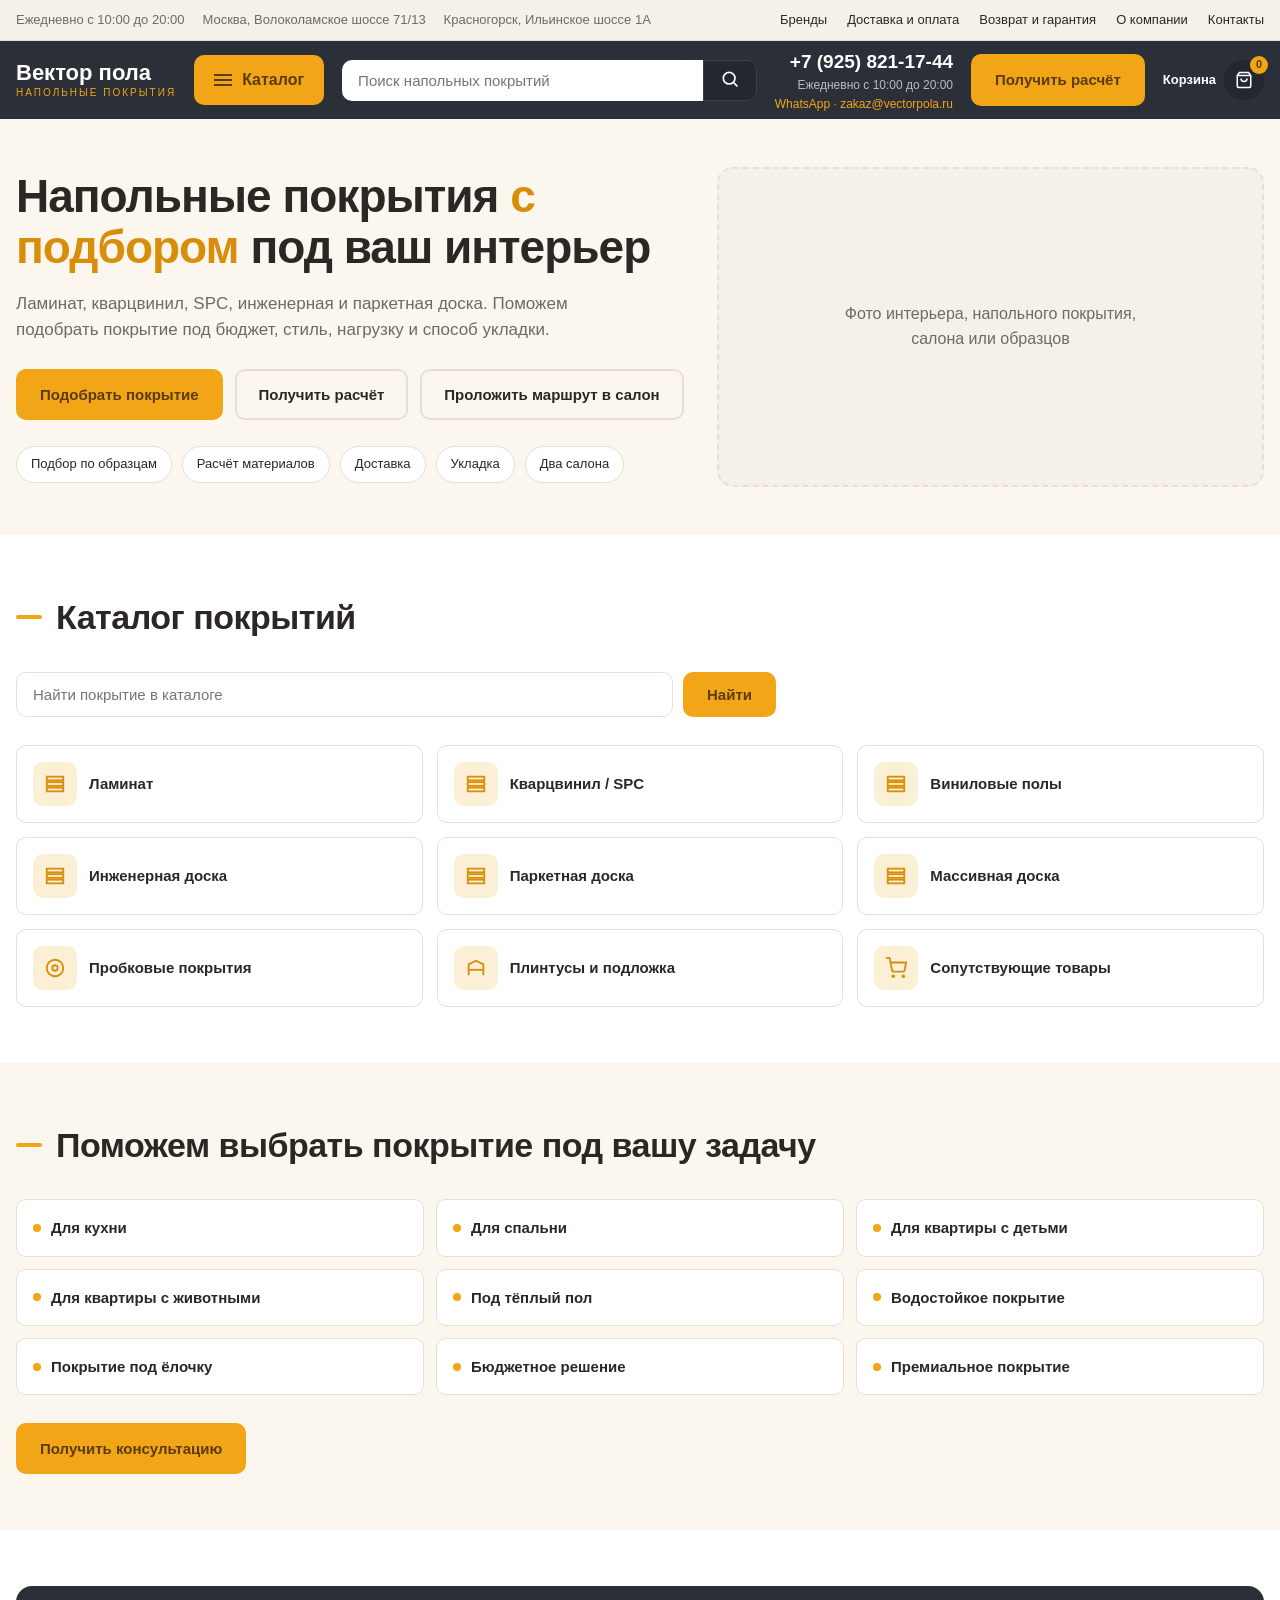
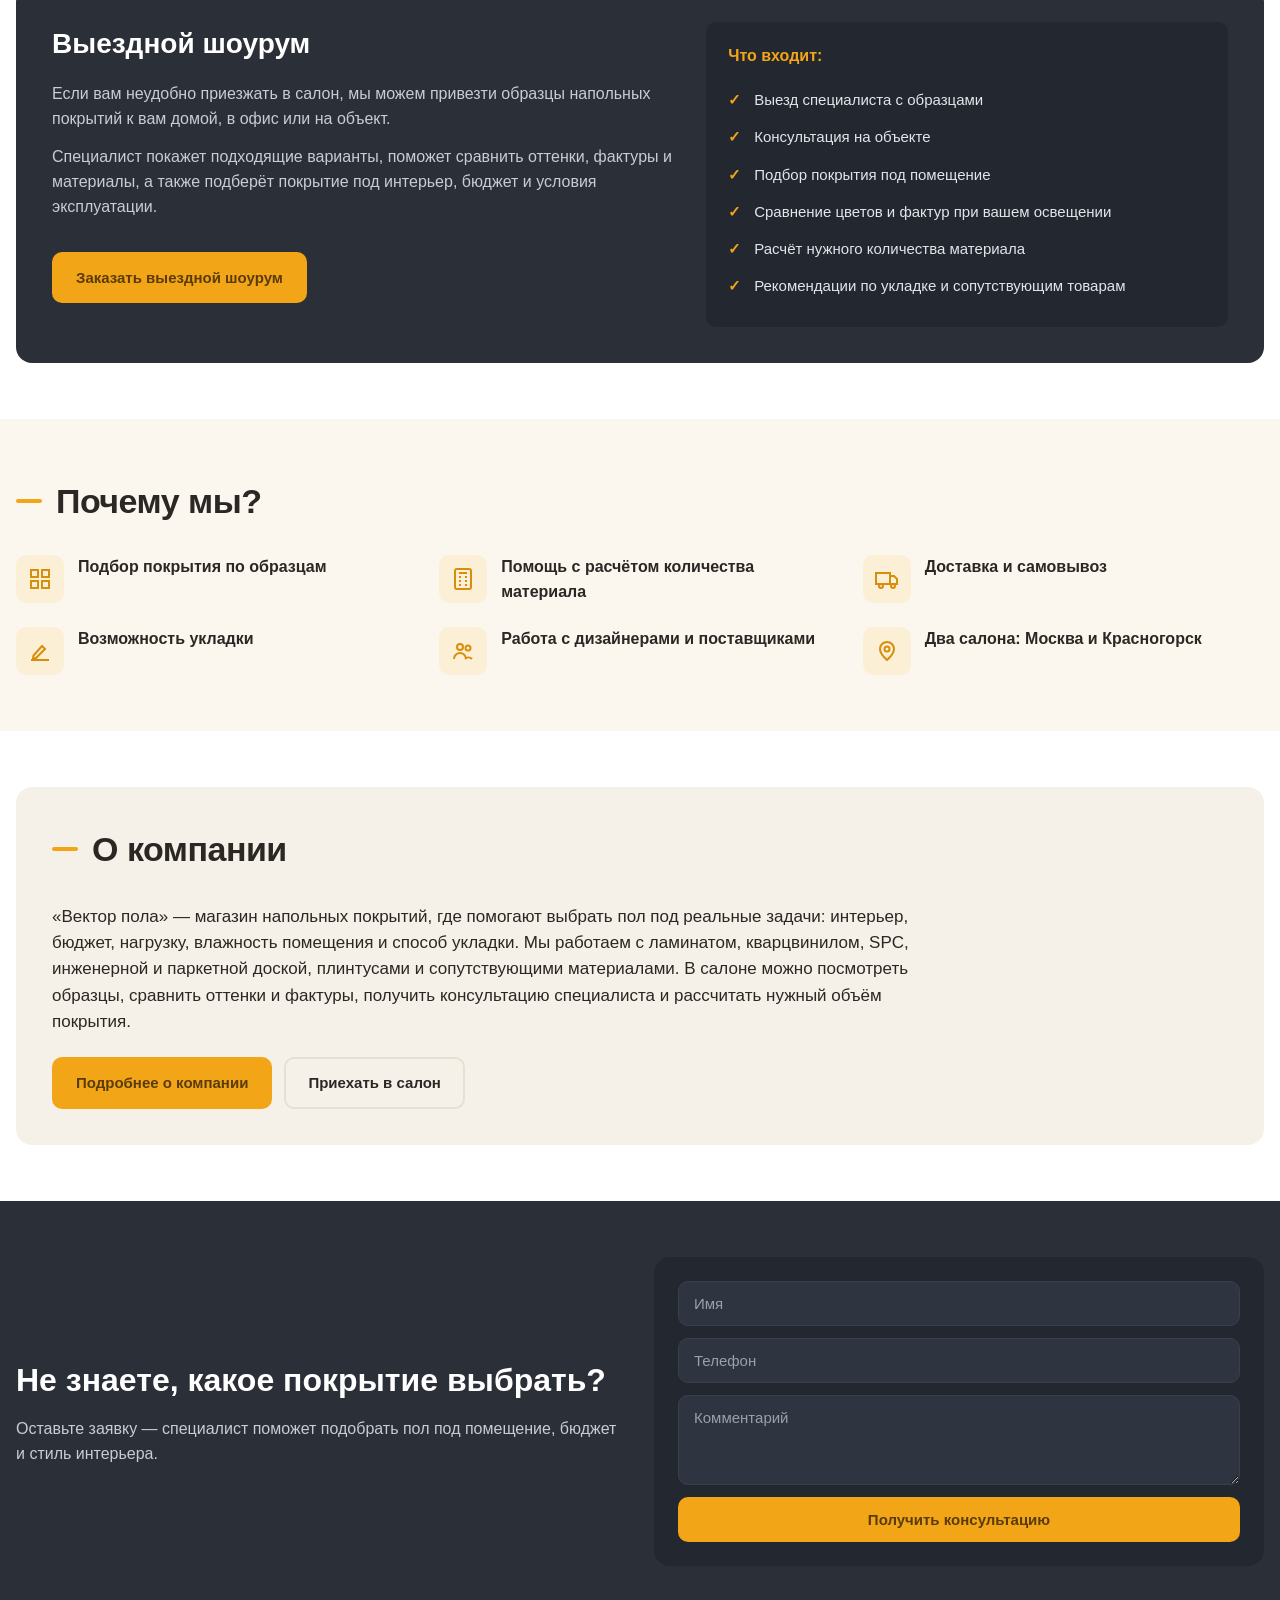
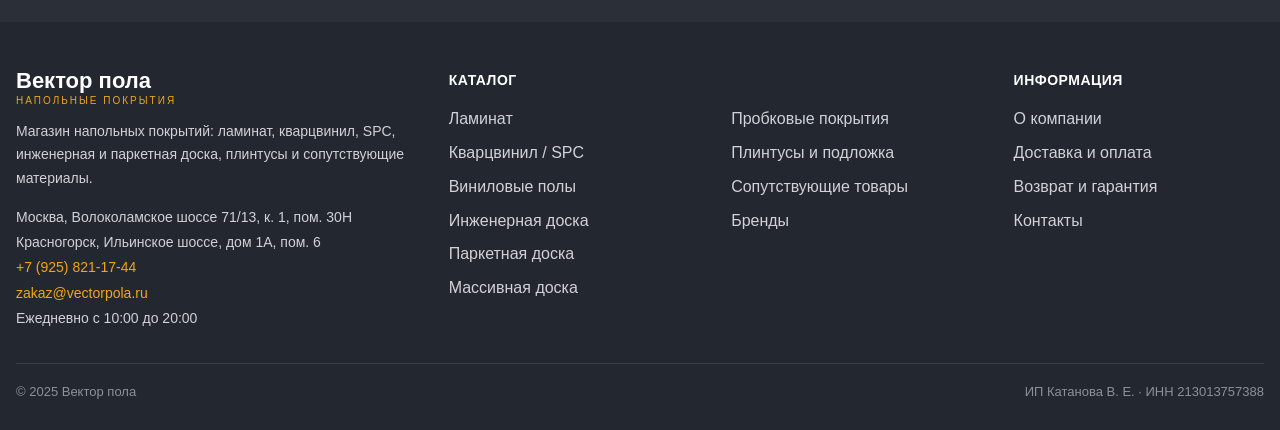
==== index.html @ 62629b62 "first commit" ====
<!DOCTYPE html>
<html lang="ru">
<head>
	<meta charset="UTF-8">
	<meta name="viewport" content="width=device-width, initial-scale=1.0">
	<title>Вектор пола — напольные покрытия с подбором под ваш интерьер</title>

	<style>
	/* ===== Глобальные переменные (меняются в одном месте) ===== */
	:root {
		/* Палитра «Медовый янтарь» */
		--accent: #F2A516;
		--accent-dark: #D98E0B;
		--accent-soft: #FBEFD6;
		--on-accent: #5A3B0A;

		/* Тёмная база (шапка/футер) */
		--dark: #2B2F38;
		--dark-2: #232730;
		--dark-line: #3A3F4A;

		/* Текст и фоны */
		--ink: #2A2724;
		--muted: #6E6A62;
		--line: #E7DFD2;
		--bg: #FFFFFF;
		--bg-soft: #FBF7EF;
		--bg-cream: #F6F1E8;

		/* Геометрия */
		--radius: 10px;
		--radius-lg: 16px;
		--maxw: 1280px;
		--ff: -apple-system, "Segoe UI", Roboto, "Helvetica Neue", Arial, sans-serif;
	}

	/* ===== База ===== */
	* { margin: 0; padding: 0; box-sizing: border-box; }
	html { scroll-behavior: smooth; }
	body {
		font-family: var(--ff);
		color: var(--ink);
		background: var(--bg);
		line-height: 1.55;
		font-size: 16px;
	}
	a { color: inherit; text-decoration: none; }
	img { max-width: 100%; display: block; }
	ul { list-style: none; }

	.container { width: 100%; max-width: var(--maxw); margin: 0 auto; padding: 0 16px; }

	/* ===== Кнопки ===== */
	.btn {
		display: inline-flex; align-items: center; justify-content: center; gap: 8px;
		padding: 12px 22px; border-radius: var(--radius);
		font-weight: 600; font-size: 15px; cursor: pointer;
		border: 2px solid transparent; transition: .18s ease; white-space: nowrap;
	}
	.btn--accent { background: var(--accent); color: var(--on-accent); }
	.btn--accent:hover { background: var(--accent-dark); }
	.btn--outline { background: transparent; color: var(--ink); border-color: var(--line); }
	.btn--outline:hover { border-color: var(--accent); color: var(--accent-dark); }
	.btn--ghost-light { background: transparent; color: #fff; border-color: rgba(255,255,255,.35); }
	.btn--ghost-light:hover { border-color: var(--accent); color: var(--accent); }

	/* ===== Заголовки секций (фирменное тире-акцент) ===== */
	.section { padding: 56px 0; }
	.section--soft { background: var(--bg-soft); }
	.section-head { margin-bottom: 28px; }
	.section-head h2 {
		font-size: clamp(24px, 3vw, 34px); font-weight: 800; letter-spacing: -.5px;
		display: inline-flex; align-items: center; gap: 14px;
	}
	.section-head h2::before {
		content: ""; width: 26px; height: 4px; background: var(--accent); border-radius: 2px;
	}
	.section-head.center { text-align: center; }
	.section-head.center h2 { justify-content: center; }
	.section-head .lead { color: var(--muted); margin-top: 10px; max-width: 720px; }
	.section-head.center .lead { margin-left: auto; margin-right: auto; }

	/* ===== Верхняя строка шапки ===== */
	.topbar { background: var(--bg-cream); border-bottom: 1px solid var(--line); font-size: 13px; }
	.topbar .container { display: flex; align-items: center; justify-content: space-between; min-height: 40px; gap: 16px; flex-wrap: wrap; }
	.topbar .addr { color: var(--muted); display: flex; gap: 18px; flex-wrap: wrap; }
	.topbar nav ul { display: flex; gap: 20px; flex-wrap: wrap; }
	.topbar nav a { color: var(--ink); }
	.topbar nav a:hover { color: var(--accent-dark); }

	/* ===== Основной ряд шапки ===== */
	.header { background: var(--dark); color: #fff; position: sticky; top: 0; z-index: 40; }
	.header .container { display: flex; align-items: center; gap: 18px; min-height: 78px; }

	.logo { display: flex; flex-direction: column; line-height: 1; flex-shrink: 0; }
	.logo b { font-size: 22px; font-weight: 800; color: #fff; }
	.logo span { font-size: 10px; letter-spacing: 2px; text-transform: uppercase; color: var(--accent); margin-top: 4px; }

	.catalog-btn {
		display: inline-flex; align-items: center; gap: 10px;
		background: var(--accent); color: var(--on-accent);
		padding: 13px 20px; border-radius: var(--radius); font-weight: 700; flex-shrink: 0; cursor: pointer;
	}
	.catalog-btn:hover { background: var(--accent-dark); }
	.burger { display: inline-flex; flex-direction: column; gap: 3px; }
	.burger i { width: 18px; height: 2px; background: currentColor; display: block; }

	.search { flex: 1; display: flex; min-width: 0; }
	.search input {
		flex: 1; min-width: 0; border: none; padding: 12px 16px; font-size: 15px;
		border-radius: var(--radius) 0 0 var(--radius); outline: none; background: #fff; color: var(--ink);
	}
	.search button {
		background: var(--dark-2); border: 1px solid var(--dark-line); color: #fff;
		padding: 0 16px; border-radius: 0 var(--radius) var(--radius) 0; cursor: pointer;
	}

	.contacts { text-align: right; flex-shrink: 0; }
	.contacts .phone { font-size: 19px; font-weight: 800; color: #fff; white-space: nowrap; }
	.contacts .hours { font-size: 12px; color: #b9bcc4; }
	.contacts .wa { font-size: 12px; color: var(--accent); }

	.header-cta { flex-shrink: 0; }

	.cart { display: flex; align-items: center; gap: 8px; flex-shrink: 0; font-weight: 700; font-size: 13px; }
	.cart .ico {
		width: 40px; height: 40px; border-radius: 50%; background: var(--dark-2);
		display: flex; align-items: center; justify-content: center; position: relative;
	}
	.cart .count {
		position: absolute; top: -4px; right: -4px; background: var(--accent); color: var(--on-accent);
		width: 18px; height: 18px; border-radius: 50%; font-size: 11px; display: flex; align-items: center; justify-content: center;
	}

	/* ===== Первый экран (hero) ===== */
	.hero { background: var(--bg-soft); padding: 48px 0; }
	.hero .grid { display: grid; grid-template-columns: 1fr; gap: 32px; align-items: center; }
	.hero h1 { font-size: clamp(28px, 4vw, 46px); font-weight: 800; letter-spacing: -1px; line-height: 1.1; }
	.hero h1 .accent { color: var(--accent-dark); }
	.hero .sub { color: var(--muted); font-size: 17px; margin: 18px 0 26px; max-width: 560px; }
	.hero .actions { display: flex; flex-wrap: wrap; gap: 12px; }
	.hero .perks { display: flex; flex-wrap: wrap; gap: 10px; margin-top: 26px; }
	.hero .perks span {
		background: #fff; border: 1px solid var(--line); border-radius: 40px;
		padding: 7px 14px; font-size: 13px; color: var(--ink);
	}
	/* Плейсхолдер визуала (фото подставим позже) */
	.hero .visual {
		background: var(--bg-cream); border: 2px dashed var(--line); border-radius: var(--radius-lg);
		min-height: 320px; display: flex; align-items: center; justify-content: center;
		color: var(--muted); text-align: center; padding: 24px;
	}

	/* ===== Поиск по каталогу + плитки категорий ===== */
	.cat-search { display: flex; gap: 10px; margin-bottom: 28px; max-width: 760px; }
	.cat-search input { flex: 1; padding: 13px 16px; border: 1px solid var(--line); border-radius: var(--radius); font-size: 15px; outline: none; }
	.cat-search input:focus { border-color: var(--accent); }

	.cat-grid { display: grid; grid-template-columns: repeat(2, 1fr); gap: 14px; }
	.cat-tile {
		display: flex; align-items: center; gap: 12px; padding: 16px;
		background: #fff; border: 1px solid var(--line); border-radius: var(--radius); transition: .18s;
	}
	.cat-tile:hover { border-color: var(--accent); transform: translateY(-2px); }
	.cat-tile .ic {
		width: 44px; height: 44px; border-radius: var(--radius); background: var(--accent-soft);
		display: flex; align-items: center; justify-content: center; flex-shrink: 0; color: var(--accent-dark);
	}
	.cat-tile b { font-weight: 600; font-size: 15px; }

	/* ===== Подбор покрытия (сценарии) ===== */
	.scenarios { display: grid; grid-template-columns: repeat(2, 1fr); gap: 12px; margin-bottom: 28px; }
	.scenario {
		padding: 16px; background: #fff; border: 1px solid var(--line); border-radius: var(--radius);
		font-weight: 600; font-size: 15px; transition: .18s; cursor: pointer; display: flex; align-items: center; gap: 10px;
	}
	.scenario:hover { background: var(--accent-soft); border-color: var(--accent); }
	.scenario::before { content: ""; width: 8px; height: 8px; border-radius: 50%; background: var(--accent); flex-shrink: 0; }

	/* ===== Выездной шоурум ===== */
	.showroom { background: var(--dark); color: #fff; border-radius: var(--radius-lg); padding: 36px; }
	.showroom .grid { display: grid; grid-template-columns: 1fr; gap: 28px; }
	.showroom h2 { font-size: 28px; font-weight: 800; margin-bottom: 16px; }
	.showroom p { color: #c9ccd2; margin-bottom: 14px; }
	.showroom .incl { background: var(--dark-2); border-radius: var(--radius); padding: 22px; }
	.showroom .incl b { display: block; margin-bottom: 12px; color: var(--accent); }
	.showroom .incl li { padding: 7px 0 7px 26px; position: relative; color: #e3e5e9; font-size: 15px; }
	.showroom .incl li::before { content: "✓"; position: absolute; left: 0; color: var(--accent); font-weight: 700; }
	.showroom .btn { margin-top: 18px; }

	/* ===== Почему мы ===== */
	.features { display: grid; grid-template-columns: repeat(1, 1fr); gap: 22px; }
	.feature { display: flex; gap: 14px; align-items: flex-start; }
	.feature .ic {
		width: 48px; height: 48px; border-radius: var(--radius); background: var(--accent-soft);
		display: flex; align-items: center; justify-content: center; flex-shrink: 0; color: var(--accent-dark);
	}
	.feature p { font-weight: 600; }

	/* ===== О компании ===== */
	.about .box { background: var(--bg-cream); border-radius: var(--radius-lg); padding: 36px; }
	.about p { color: var(--ink); font-size: 17px; max-width: 880px; }
	.about .actions { display: flex; flex-wrap: wrap; gap: 12px; margin-top: 22px; }

	/* ===== Финальный CTA с формой ===== */
	.final { background: var(--dark); color: #fff; }
	.final .grid { display: grid; grid-template-columns: 1fr; gap: 28px; align-items: center; }
	.final h2 { font-size: clamp(24px, 3vw, 32px); font-weight: 800; }
	.final p { color: #c9ccd2; margin-top: 12px; }
	.final form { display: grid; gap: 12px; background: var(--dark-2); padding: 24px; border-radius: var(--radius-lg); }
	.final input, .final textarea {
		width: 100%; padding: 13px 15px; border: 1px solid var(--dark-line); border-radius: var(--radius);
		background: #2f3540; color: #fff; font-size: 15px; outline: none; font-family: inherit;
	}
	.final input::placeholder, .final textarea::placeholder { color: #9aa0aa; }
	.final input:focus, .final textarea:focus { border-color: var(--accent); }
	.final textarea { resize: vertical; min-height: 90px; }

	/* ===== Футер ===== */
	.footer { background: var(--dark-2); color: #cfd2d8; padding: 48px 0 28px; }
	.footer .cols { display: grid; grid-template-columns: 1fr; gap: 32px; }
	.footer h4 { color: #fff; font-size: 14px; letter-spacing: .5px; text-transform: uppercase; margin-bottom: 16px; }
	.footer .desc { font-size: 14px; line-height: 1.7; }
	.footer .logo b { color: #fff; }
	.footer ul li { margin-bottom: 9px; }
	.footer ul a:hover { color: var(--accent); }
	.footer .contact-line { margin-top: 14px; font-size: 14px; line-height: 1.8; }
	.footer .contact-line a { color: var(--accent); }
	.footer .bottom {
		border-top: 1px solid var(--dark-line); margin-top: 32px; padding-top: 18px;
		font-size: 13px; color: #8b9099; display: flex; justify-content: space-between; flex-wrap: wrap; gap: 10px;
	}

	/* ===== Кнопка «наверх» ===== */
	.to-top {
		position: fixed; left: 20px; bottom: 20px; width: 48px; height: 48px; border-radius: 50%;
		background: var(--accent); color: var(--on-accent); border: none; cursor: pointer;
		display: none; align-items: center; justify-content: center; z-index: 50; font-size: 20px;
	}
	.to-top.show { display: flex; }
	.to-top:hover { background: var(--accent-dark); }

	/* ===== Адаптив: планшет ===== */
	@media (min-width: 768px) {
		.cat-grid { grid-template-columns: repeat(3, 1fr); }
		.scenarios { grid-template-columns: repeat(3, 1fr); }
		.features { grid-template-columns: repeat(2, 1fr); }
		.showroom .grid { grid-template-columns: 1.2fr 1fr; }
		.about .actions { margin-top: 22px; }
		.final .grid { grid-template-columns: 1fr 1fr; }
		.footer .cols { grid-template-columns: 1.4fr 1fr 1fr; }
	}

	/* ===== Адаптив: десктоп ===== */
	@media (min-width: 1024px) {
		.hero .grid { grid-template-columns: 1.1fr .9fr; }
		.cat-grid { grid-template-columns: repeat(3, 1fr); }
		.features { grid-template-columns: repeat(3, 1fr); }
		.footer .cols { grid-template-columns: 1.6fr 1fr 1fr 1fr; }
	}

	/* ===== Адаптив: прячем тяжёлые элементы шапки на мобиле ===== */
	@media (max-width: 1100px) {
		.header-cta { display: none; }
	}
	@media (max-width: 900px) {
		.search { order: 5; flex-basis: 100%; }
		.header .container { flex-wrap: wrap; padding-top: 12px; padding-bottom: 12px; }
		.contacts .hours, .contacts .wa { display: none; }
	}
	@media (max-width: 640px) {
		.catalog-btn span { display: none; }
		.cart span:not(.count) { display: none; }
		.contacts .phone { font-size: 16px; }
	}
	</style>
</head>
<body>

	<!-- ============ ШАПКА: верхняя строка ============ -->
	<div class="topbar">
		<div class="container">
			<div class="addr">
				<span>Ежедневно с 10:00 до 20:00</span>
				<span>Москва, Волоколамское шоссе 71/13</span>
				<span>Красногорск, Ильинское шоссе 1А</span>
			</div>
			<nav id="topnav">
				<ul>
					<li><a href="#">Бренды</a></li>
					<li><a href="#">Доставка и оплата</a></li>
					<li><a href="#">Возврат и гарантия</a></li>
					<li><a href="#">О компании</a></li>
					<li><a href="#">Контакты</a></li>
				</ul>
			</nav>
		</div>
	</div>

	<!-- ============ ШАПКА: основной ряд ============ -->
	<header class="header">
		<div class="container">
			<!-- Логотип (временно текст, лого подставим позже) -->
			<a href="/" class="logo">
				<b>Вектор пола</b>
				<span>напольные покрытия</span>
			</a>

			<!-- Кнопка каталога -->
			<a href="#catalog" class="catalog-btn">
				<span class="burger"><i></i><i></i><i></i></span>
				<span>Каталог</span>
			</a>

			<!-- Поиск по сайту -->
			<form class="search" onsubmit="return false">
				<input type="text" placeholder="Поиск напольных покрытий">
				<button type="button" aria-label="Найти">
					<svg width="20" height="20" viewBox="0 0 24 24" fill="none" stroke="currentColor" stroke-width="2"><circle cx="11" cy="11" r="7"/><path d="M21 21l-4.3-4.3"/></svg>
				</button>
			</form>

			<!-- Контакты -->
			<div class="contacts">
				<div class="phone">+7 (925) 821-17-44</div>
				<div class="hours">Ежедневно с 10:00 до 20:00</div>
				<div class="wa">WhatsApp · zakaz@vectorpola.ru</div>
			</div>

			<!-- Кнопка расчёта -->
			<a href="#final" class="btn btn--accent header-cta">Получить расчёт</a>

			<!-- Корзина -->
			<a href="#" class="cart">
				<span>Корзина</span>
				<span class="ico">
					<svg width="18" height="18" viewBox="0 0 24 24" fill="none" stroke="#fff" stroke-width="2"><path d="M6 2L3 6v14a2 2 0 002 2h14a2 2 0 002-2V6l-3-4z"/><path d="M3 6h18"/><path d="M16 10a4 4 0 01-8 0"/></svg>
					<span class="count">0</span>
				</span>
			</a>
		</div>
	</header>

	<!-- ============ ПЕРВЫЙ ЭКРАН ============ -->
	<section class="hero">
		<div class="container grid">
			<div>
				<h1>Напольные покрытия <span class="accent">с подбором</span> под ваш интерьер</h1>
				<p class="sub">Ламинат, кварцвинил, SPC, инженерная и паркетная доска. Поможем подобрать покрытие под бюджет, стиль, нагрузку и способ укладки.</p>
				<div class="actions">
					<a href="#picker" class="btn btn--accent">Подобрать покрытие</a>
					<a href="#final" class="btn btn--outline">Получить расчёт</a>
					<a href="#" class="btn btn--outline">Проложить маршрут в салон</a>
				</div>
				<!-- Преимущества первого экрана -->
				<div class="perks">
					<span>Подбор по образцам</span>
					<span>Расчёт материалов</span>
					<span>Доставка</span>
					<span>Укладка</span>
					<span>Два салона</span>
				</div>
			</div>
			<!-- Плейсхолдер под фото интерьера / образцов -->
			<div class="visual">Фото интерьера, напольного покрытия,<br>салона или образцов</div>
		</div>
	</section>

	<!-- ============ КАТЕГОРИИ КАТАЛОГА ============ -->
	<section class="section" id="catalog">
		<div class="container">
			<div class="section-head"><h2>Каталог покрытий</h2></div>

			<!-- Поиск по каталогу -->
			<form class="cat-search" onsubmit="return false">
				<input type="text" placeholder="Найти покрытие в каталоге">
				<button type="button" class="btn btn--accent">Найти</button>
			</form>

			<!-- Плитки категорий -->
			<div class="cat-grid">
				<a href="#" class="cat-tile"><span class="ic"><svg width="22" height="22" viewBox="0 0 24 24" fill="none" stroke="currentColor" stroke-width="2"><rect x="3" y="4" width="18" height="4"/><rect x="3" y="10" width="18" height="4"/><rect x="3" y="16" width="18" height="4"/></svg></span><b>Ламинат</b></a>
				<a href="#" class="cat-tile"><span class="ic"><svg width="22" height="22" viewBox="0 0 24 24" fill="none" stroke="currentColor" stroke-width="2"><rect x="3" y="4" width="18" height="4"/><rect x="3" y="10" width="18" height="4"/><rect x="3" y="16" width="18" height="4"/></svg></span><b>Кварцвинил / SPC</b></a>
				<a href="#" class="cat-tile"><span class="ic"><svg width="22" height="22" viewBox="0 0 24 24" fill="none" stroke="currentColor" stroke-width="2"><rect x="3" y="4" width="18" height="4"/><rect x="3" y="10" width="18" height="4"/><rect x="3" y="16" width="18" height="4"/></svg></span><b>Виниловые полы</b></a>
				<a href="#" class="cat-tile"><span class="ic"><svg width="22" height="22" viewBox="0 0 24 24" fill="none" stroke="currentColor" stroke-width="2"><rect x="3" y="4" width="18" height="4"/><rect x="3" y="10" width="18" height="4"/><rect x="3" y="16" width="18" height="4"/></svg></span><b>Инженерная доска</b></a>
				<a href="#" class="cat-tile"><span class="ic"><svg width="22" height="22" viewBox="0 0 24 24" fill="none" stroke="currentColor" stroke-width="2"><rect x="3" y="4" width="18" height="4"/><rect x="3" y="10" width="18" height="4"/><rect x="3" y="16" width="18" height="4"/></svg></span><b>Паркетная доска</b></a>
				<a href="#" class="cat-tile"><span class="ic"><svg width="22" height="22" viewBox="0 0 24 24" fill="none" stroke="currentColor" stroke-width="2"><rect x="3" y="4" width="18" height="4"/><rect x="3" y="10" width="18" height="4"/><rect x="3" y="16" width="18" height="4"/></svg></span><b>Массивная доска</b></a>
				<a href="#" class="cat-tile"><span class="ic"><svg width="22" height="22" viewBox="0 0 24 24" fill="none" stroke="currentColor" stroke-width="2"><circle cx="12" cy="12" r="9"/><circle cx="12" cy="12" r="3"/></svg></span><b>Пробковые покрытия</b></a>
				<a href="#" class="cat-tile"><span class="ic"><svg width="22" height="22" viewBox="0 0 24 24" fill="none" stroke="currentColor" stroke-width="2"><path d="M4 20V8l8-4 8 4v12"/><path d="M4 14h16"/></svg></span><b>Плинтусы и подложка</b></a>
				<a href="#" class="cat-tile"><span class="ic"><svg width="22" height="22" viewBox="0 0 24 24" fill="none" stroke="currentColor" stroke-width="2"><circle cx="9" cy="21" r="1"/><circle cx="20" cy="21" r="1"/><path d="M1 1h4l2.7 13.4a2 2 0 002 1.6h9.7a2 2 0 002-1.6L23 6H6"/></svg></span><b>Сопутствующие товары</b></a>
			</div>
		</div>
	</section>

	<!-- ============ ПОДБОР ПОКРЫТИЯ (сценарии) ============ -->
	<section class="section section--soft" id="picker">
		<div class="container">
			<div class="section-head"><h2>Поможем выбрать покрытие под вашу задачу</h2></div>

			<!-- Быстрые сценарии выбора -->
			<div class="scenarios">
				<div class="scenario">Для кухни</div>
				<div class="scenario">Для спальни</div>
				<div class="scenario">Для квартиры с детьми</div>
				<div class="scenario">Для квартиры с животными</div>
				<div class="scenario">Под тёплый пол</div>
				<div class="scenario">Водостойкое покрытие</div>
				<div class="scenario">Покрытие под ёлочку</div>
				<div class="scenario">Бюджетное решение</div>
				<div class="scenario">Премиальное покрытие</div>
			</div>

			<a href="#final" class="btn btn--accent">Получить консультацию</a>
		</div>
	</section>

	<!-- ============ ВЫЕЗДНОЙ ШОУРУМ ============ -->
	<section class="section">
		<div class="container">
			<div class="showroom">
				<div class="grid">
					<div>
						<h2>Выездной шоурум</h2>
						<p>Если вам неудобно приезжать в салон, мы можем привезти образцы напольных покрытий к вам домой, в офис или на объект.</p>
						<p>Специалист покажет подходящие варианты, поможет сравнить оттенки, фактуры и материалы, а также подберёт покрытие под интерьер, бюджет и условия эксплуатации.</p>
						<a href="#final" class="btn btn--accent">Заказать выездной шоурум</a>
					</div>
					<!-- Что входит -->
					<div class="incl">
						<b>Что входит:</b>
						<ul>
							<li>Выезд специалиста с образцами</li>
							<li>Консультация на объекте</li>
							<li>Подбор покрытия под помещение</li>
							<li>Сравнение цветов и фактур при вашем освещении</li>
							<li>Расчёт нужного количества материала</li>
							<li>Рекомендации по укладке и сопутствующим товарам</li>
						</ul>
					</div>
				</div>
			</div>
		</div>
	</section>

	<!-- ============ ПОЧЕМУ МЫ ============ -->
	<section class="section section--soft">
		<div class="container">
			<div class="section-head"><h2>Почему мы?</h2></div>
			<div class="features">
				<div class="feature">
					<span class="ic"><svg width="24" height="24" viewBox="0 0 24 24" fill="none" stroke="currentColor" stroke-width="2"><rect x="3" y="3" width="7" height="7"/><rect x="14" y="3" width="7" height="7"/><rect x="3" y="14" width="7" height="7"/><rect x="14" y="14" width="7" height="7"/></svg></span>
					<p>Подбор покрытия по образцам</p>
				</div>
				<div class="feature">
					<span class="ic"><svg width="24" height="24" viewBox="0 0 24 24" fill="none" stroke="currentColor" stroke-width="2"><rect x="4" y="2" width="16" height="20" rx="2"/><path d="M8 6h8M8 10h2M14 10h2M8 14h2M14 14h2M8 18h2M14 18h2"/></svg></span>
					<p>Помощь с расчётом количества материала</p>
				</div>
				<div class="feature">
					<span class="ic"><svg width="24" height="24" viewBox="0 0 24 24" fill="none" stroke="currentColor" stroke-width="2"><rect x="1" y="6" width="14" height="11"/><path d="M15 9h4l3 3v5h-7"/><circle cx="6" cy="19" r="2"/><circle cx="18" cy="19" r="2"/></svg></span>
					<p>Доставка и самовывоз</p>
				</div>
				<div class="feature">
					<span class="ic"><svg width="24" height="24" viewBox="0 0 24 24" fill="none" stroke="currentColor" stroke-width="2"><path d="M14 7l3 3-9 9-3 .5.5-3z"/><path d="M3 21h18"/></svg></span>
					<p>Возможность укладки</p>
				</div>
				<div class="feature">
					<span class="ic"><svg width="24" height="24" viewBox="0 0 24 24" fill="none" stroke="currentColor" stroke-width="2"><circle cx="9" cy="8" r="3"/><circle cx="17" cy="9" r="2.5"/><path d="M3 20a6 6 0 0112 0M14 20a5 5 0 017 0"/></svg></span>
					<p>Работа с дизайнерами и поставщиками</p>
				</div>
				<div class="feature">
					<span class="ic"><svg width="24" height="24" viewBox="0 0 24 24" fill="none" stroke="currentColor" stroke-width="2"><path d="M12 21s-7-6.3-7-11a7 7 0 0114 0c0 4.7-7 11-7 11z"/><circle cx="12" cy="10" r="2.5"/></svg></span>
					<p>Два салона: Москва и Красногорск</p>
				</div>
			</div>
		</div>
	</section>

	<!-- ============ О КОМПАНИИ ============ -->
	<section class="section about">
		<div class="container">
			<div class="box">
				<div class="section-head"><h2>О компании</h2></div>
				<p>«Вектор пола» — магазин напольных покрытий, где помогают выбрать пол под реальные задачи: интерьер, бюджет, нагрузку, влажность помещения и способ укладки. Мы работаем с ламинатом, кварцвинилом, SPC, инженерной и паркетной доской, плинтусами и сопутствующими материалами. В салоне можно посмотреть образцы, сравнить оттенки и фактуры, получить консультацию специалиста и рассчитать нужный объём покрытия.</p>
				<div class="actions">
					<a href="#" class="btn btn--accent">Подробнее о компании</a>
					<a href="#" class="btn btn--outline">Приехать в салон</a>
				</div>
			</div>
		</div>
	</section>

	<!-- ============ ФИНАЛЬНЫЙ CTA + ФОРМА ============ -->
	<section class="section final" id="final">
		<div class="container grid">
			<div>
				<h2>Не знаете, какое покрытие выбрать?</h2>
				<p>Оставьте заявку — специалист поможет подобрать пол под помещение, бюджет и стиль интерьера.</p>
			</div>
			<!-- Форма (без обработки, бэкенд позже) -->
			<form onsubmit="return false">
				<input type="text" placeholder="Имя">
				<input type="tel" placeholder="Телефон">
				<textarea placeholder="Комментарий"></textarea>
				<button type="button" class="btn btn--accent">Получить консультацию</button>
			</form>
		</div>
	</section>

	<!-- ============ ФУТЕР ============ -->
	<footer class="footer">
		<div class="container">
			<div class="cols">
				<!-- Колонка 1: о магазине + контакты -->
				<div>
					<a href="/" class="logo"><b>Вектор пола</b><span>напольные покрытия</span></a>
					<p class="desc" style="margin-top:14px">Магазин напольных покрытий: ламинат, кварцвинил, SPC, инженерная и паркетная доска, плинтусы и сопутствующие материалы.</p>
					<div class="contact-line">
						Москва, Волоколамское шоссе 71/13, к. 1, пом. 30Н<br>
						Красногорск, Ильинское шоссе, дом 1А, пом. 6<br>
						<a href="tel:+79258211744">+7 (925) 821-17-44</a><br>
						<a href="mailto:zakaz@vectorpola.ru">zakaz@vectorpola.ru</a><br>
						Ежедневно с 10:00 до 20:00
					</div>
				</div>
				<!-- Колонка 2: каталог -->
				<div>
					<h4>Каталог</h4>
					<ul>
						<li><a href="#">Ламинат</a></li>
						<li><a href="#">Кварцвинил / SPC</a></li>
						<li><a href="#">Виниловые полы</a></li>
						<li><a href="#">Инженерная доска</a></li>
						<li><a href="#">Паркетная доска</a></li>
						<li><a href="#">Массивная доска</a></li>
					</ul>
				</div>
				<!-- Колонка 3: каталог (продолжение) -->
				<div>
					<h4>&nbsp;</h4>
					<ul>
						<li><a href="#">Пробковые покрытия</a></li>
						<li><a href="#">Плинтусы и подложка</a></li>
						<li><a href="#">Сопутствующие товары</a></li>
						<li><a href="#">Бренды</a></li>
					</ul>
				</div>
				<!-- Колонка 4: информация -->
				<div>
					<h4>Информация</h4>
					<ul>
						<li><a href="#">О компании</a></li>
						<li><a href="#">Доставка и оплата</a></li>
						<li><a href="#">Возврат и гарантия</a></li>
						<li><a href="#">Контакты</a></li>
					</ul>
				</div>
			</div>
			<div class="bottom">
				<span>© 2025 Вектор пола</span>
				<span>ИП Катанова В. Е. · ИНН 213013757388</span>
			</div>
		</div>
	</footer>

	<!-- Кнопка «наверх» -->
	<button class="to-top" id="toTop" aria-label="Наверх">↑</button>

	<script>
	/* Кнопка «наверх»: показ при прокрутке + плавный скролл */
	const toTop = document.getElementById('toTop');
	window.addEventListener('scroll', () => {
		toTop.classList.toggle('show', window.scrollY > 400);
	});
	toTop.addEventListener('click', () => window.scrollTo({ top: 0, behavior: 'smooth' }));
	</script>

</body>
</html>
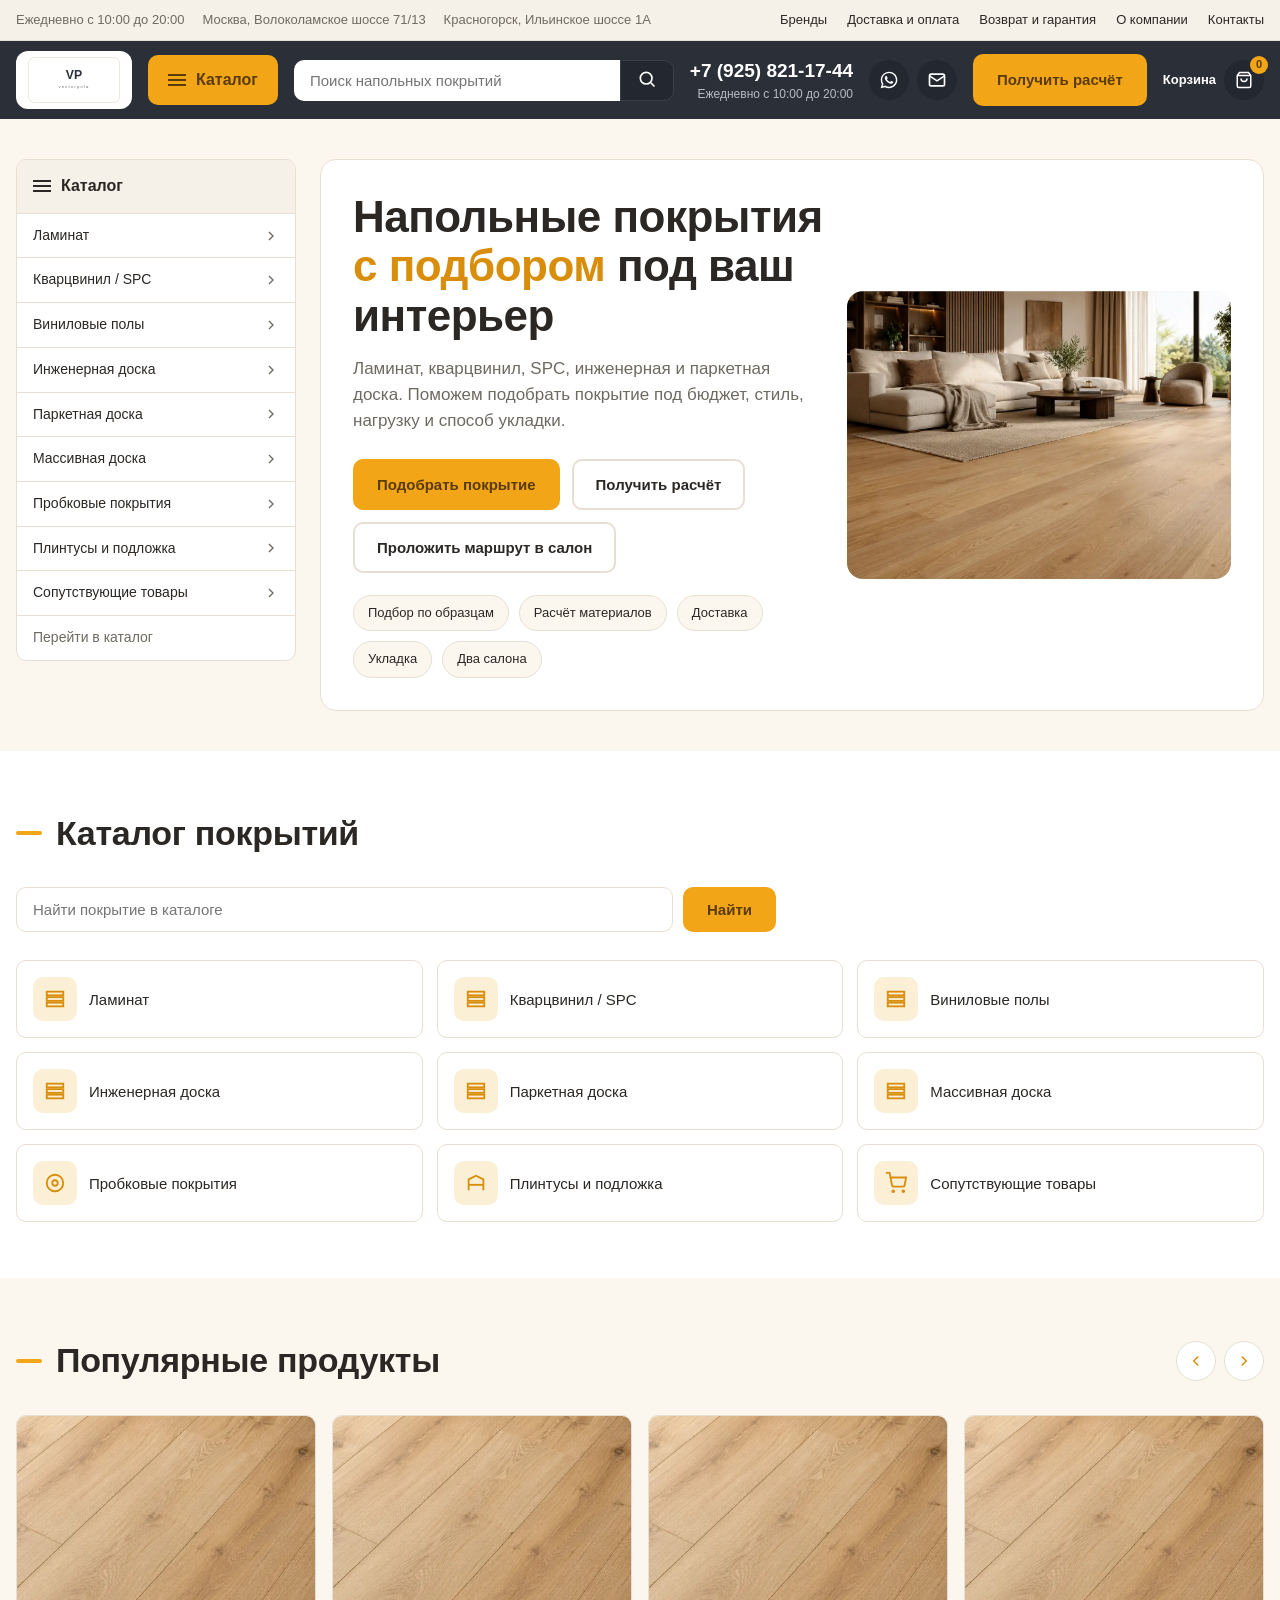
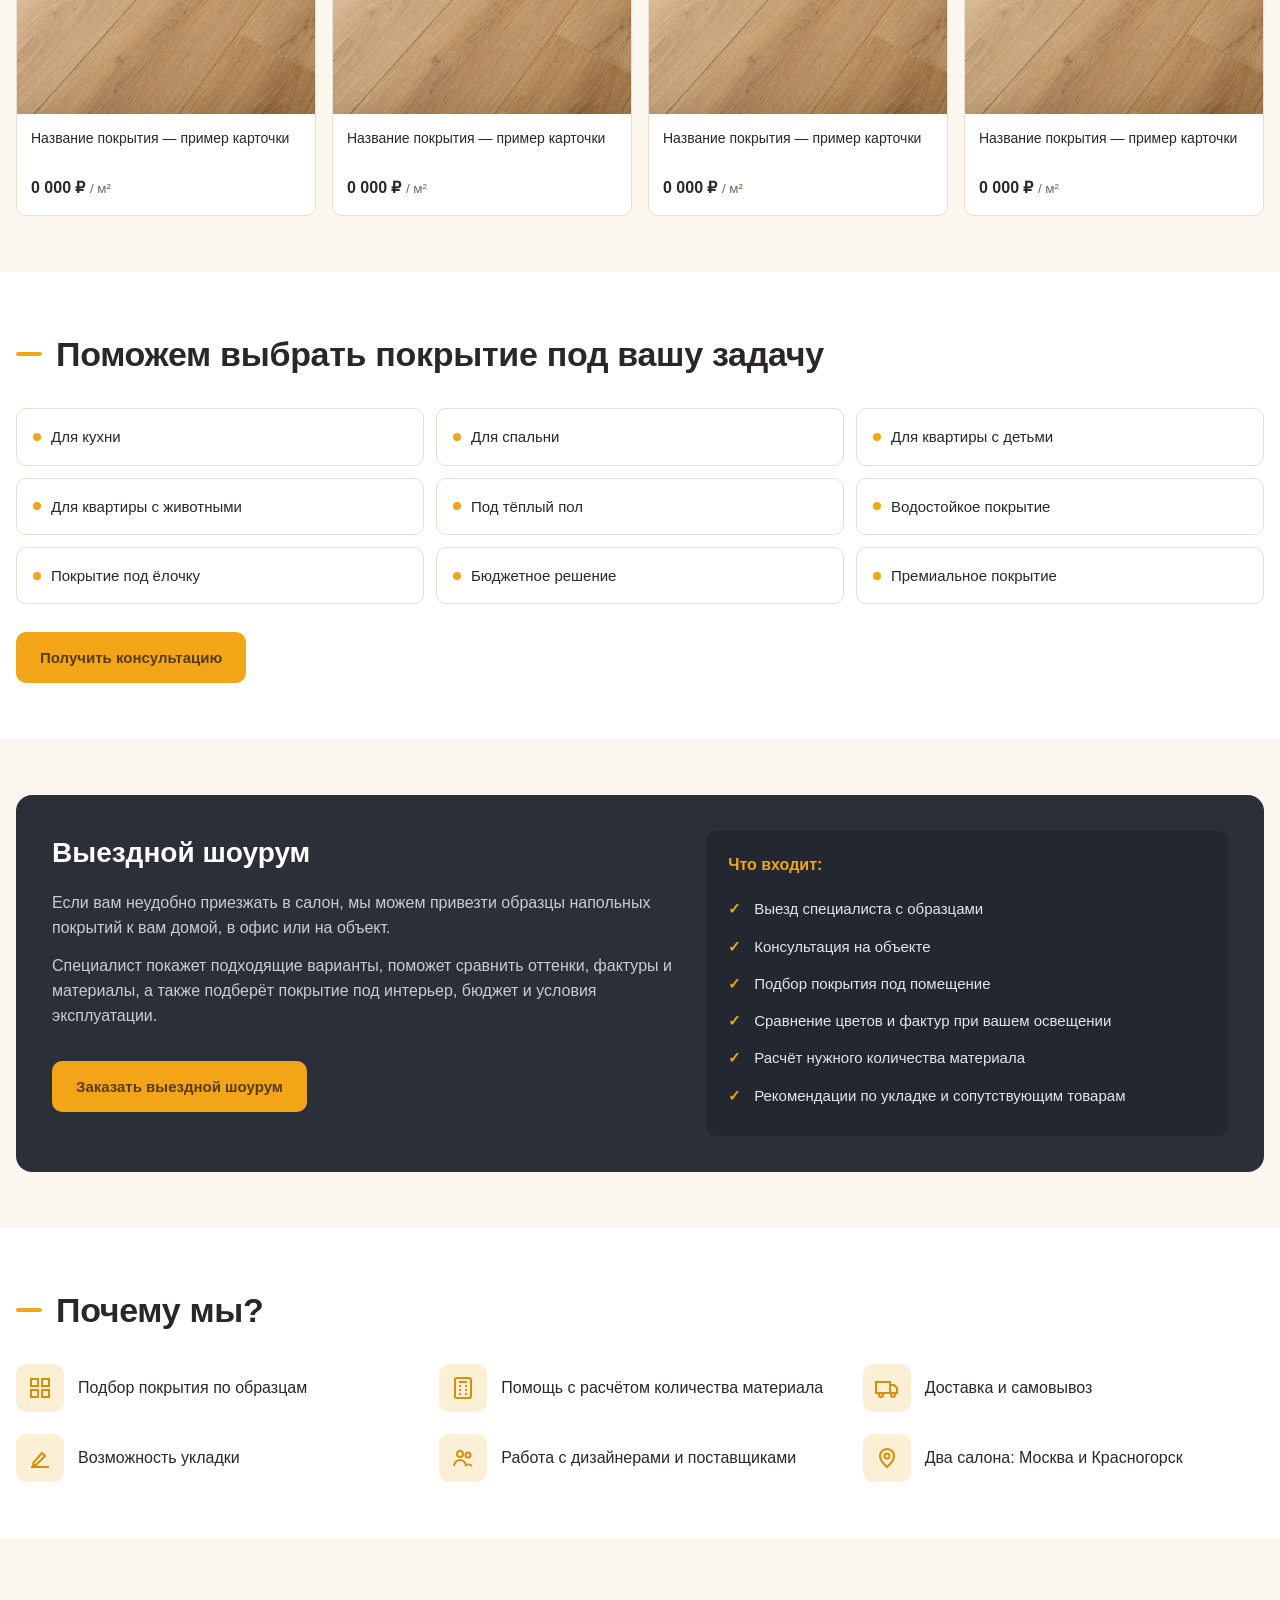
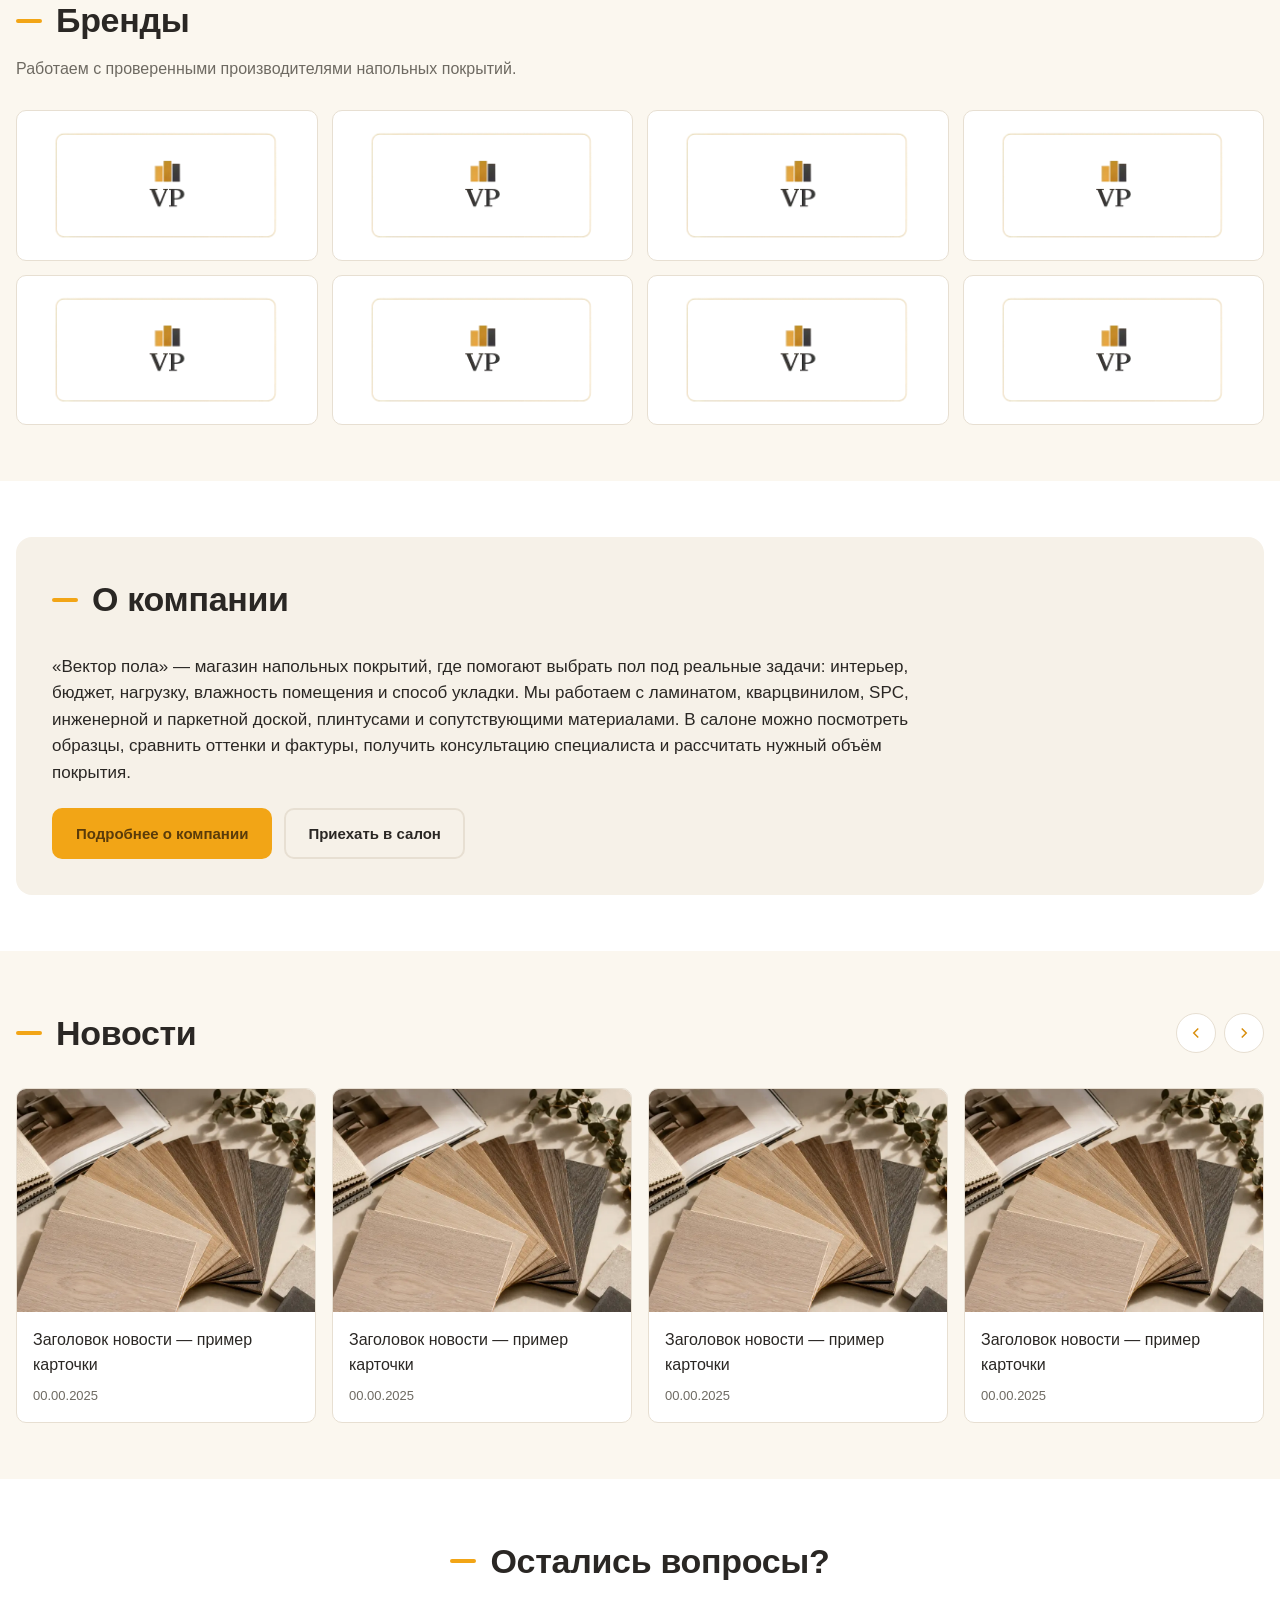
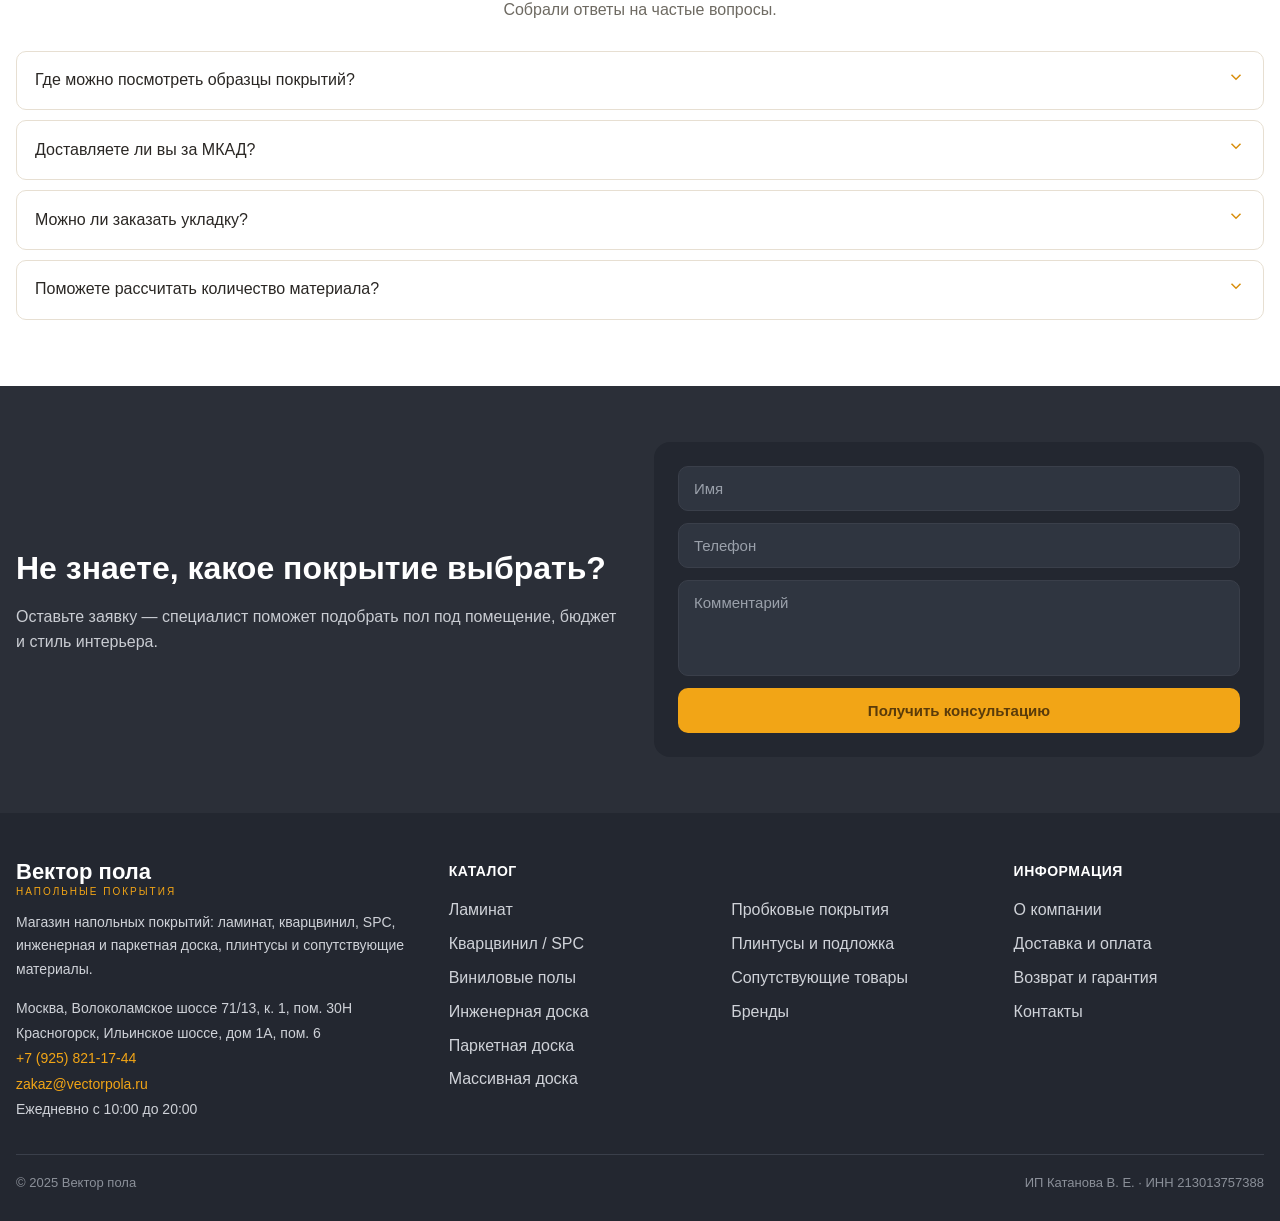
==== commit c15582ab: "main page v1" ====
--- a/index.html
+++ b/index.html
@@ -26,6 +26,15 @@
 		--bg: #FFFFFF;
 		--bg-soft: #FBF7EF;
 		--bg-cream: #F6F1E8;
+
+		/* Толщина шрифтов (preset «ближе к донору») */
+		--fw-body: 400;
+		--fw-medium: 500;
+		--fw-semibold: 600;
+		--fw-bold: 700;
+		--fw-h1: 700;
+		--fw-h2: 600;
+		--fw-btn: 600;
 
 		/* Геометрия */
 		--radius: 10px;
@@ -43,6 +52,7 @@
 		background: var(--bg);
 		line-height: 1.55;
 		font-size: 16px;
+		font-weight: var(--fw-body);
 	}
 	a { color: inherit; text-decoration: none; }
 	img { max-width: 100%; display: block; }
@@ -54,22 +64,20 @@
 	.btn {
 		display: inline-flex; align-items: center; justify-content: center; gap: 8px;
 		padding: 12px 22px; border-radius: var(--radius);
-		font-weight: 600; font-size: 15px; cursor: pointer;
+		font-weight: var(--fw-btn); font-size: 15px; cursor: pointer;
 		border: 2px solid transparent; transition: .18s ease; white-space: nowrap;
 	}
 	.btn--accent { background: var(--accent); color: var(--on-accent); }
 	.btn--accent:hover { background: var(--accent-dark); }
 	.btn--outline { background: transparent; color: var(--ink); border-color: var(--line); }
 	.btn--outline:hover { border-color: var(--accent); color: var(--accent-dark); }
-	.btn--ghost-light { background: transparent; color: #fff; border-color: rgba(255,255,255,.35); }
-	.btn--ghost-light:hover { border-color: var(--accent); color: var(--accent); }
 
 	/* ===== Заголовки секций (фирменное тире-акцент) ===== */
 	.section { padding: 56px 0; }
 	.section--soft { background: var(--bg-soft); }
 	.section-head { margin-bottom: 28px; }
 	.section-head h2 {
-		font-size: clamp(24px, 3vw, 34px); font-weight: 800; letter-spacing: -.5px;
+		font-size: clamp(24px, 3vw, 34px); font-weight: var(--fw-h2); letter-spacing: -.3px;
 		display: inline-flex; align-items: center; gap: 14px;
 	}
 	.section-head h2::before {
@@ -90,16 +98,19 @@
 
 	/* ===== Основной ряд шапки ===== */
 	.header { background: var(--dark); color: #fff; position: sticky; top: 0; z-index: 40; }
-	.header .container { display: flex; align-items: center; gap: 18px; min-height: 78px; }
+	.header .container { display: flex; align-items: center; gap: 16px; min-height: 78px; }
 
 	.logo { display: flex; flex-direction: column; line-height: 1; flex-shrink: 0; }
-	.logo b { font-size: 22px; font-weight: 800; color: #fff; }
+	.logo b { font-size: 22px; font-weight: var(--fw-bold); color: #fff; }
 	.logo span { font-size: 10px; letter-spacing: 2px; text-transform: uppercase; color: var(--accent); margin-top: 4px; }
+	/* Бейдж-логотип (тёмный SVG на белой подложке) */
+	.logo--badge { flex-direction: row; align-items: center; background: #fff; border-radius: 12px; padding: 6px 12px; }
+	.logo--badge svg { height: 46px; width: auto; display: block; }
 
 	.catalog-btn {
 		display: inline-flex; align-items: center; gap: 10px;
 		background: var(--accent); color: var(--on-accent);
-		padding: 13px 20px; border-radius: var(--radius); font-weight: 700; flex-shrink: 0; cursor: pointer;
+		padding: 13px 20px; border-radius: var(--radius); font-weight: var(--fw-bold); flex-shrink: 0; cursor: pointer;
 	}
 	.catalog-btn:hover { background: var(--accent-dark); }
 	.burger { display: inline-flex; flex-direction: column; gap: 3px; }
@@ -116,13 +127,21 @@
 	}
 
 	.contacts { text-align: right; flex-shrink: 0; }
-	.contacts .phone { font-size: 19px; font-weight: 800; color: #fff; white-space: nowrap; }
+	.contacts .phone { font-size: 19px; font-weight: var(--fw-bold); color: #fff; white-space: nowrap; display: block; }
+	.contacts .phone:hover { color: var(--accent); }
 	.contacts .hours { font-size: 12px; color: #b9bcc4; }
-	.contacts .wa { font-size: 12px; color: var(--accent); }
+
+	/* Иконки-ссылки WhatsApp / e-mail */
+	.hicons { display: flex; gap: 8px; flex-shrink: 0; }
+	.hicon {
+		width: 40px; height: 40px; border-radius: 50%; background: var(--dark-2);
+		display: flex; align-items: center; justify-content: center; color: #fff;
+	}
+	.hicon:hover { color: var(--accent); }
 
 	.header-cta { flex-shrink: 0; }
 
-	.cart { display: flex; align-items: center; gap: 8px; flex-shrink: 0; font-weight: 700; font-size: 13px; }
+	.cart { display: flex; align-items: center; gap: 8px; flex-shrink: 0; font-weight: var(--fw-bold); font-size: 13px; }
 	.cart .ico {
 		width: 40px; height: 40px; border-radius: 50%; background: var(--dark-2);
 		display: flex; align-items: center; justify-content: center; position: relative;
@@ -133,23 +152,34 @@
 	}
 
 	/* ===== Первый экран (hero) ===== */
-	.hero { background: var(--bg-soft); padding: 48px 0; }
-	.hero .grid { display: grid; grid-template-columns: 1fr; gap: 32px; align-items: center; }
-	.hero h1 { font-size: clamp(28px, 4vw, 46px); font-weight: 800; letter-spacing: -1px; line-height: 1.1; }
-	.hero h1 .accent { color: var(--accent-dark); }
-	.hero .sub { color: var(--muted); font-size: 17px; margin: 18px 0 26px; max-width: 560px; }
-	.hero .actions { display: flex; flex-wrap: wrap; gap: 12px; }
-	.hero .perks { display: flex; flex-wrap: wrap; gap: 10px; margin-top: 26px; }
-	.hero .perks span {
-		background: #fff; border: 1px solid var(--line); border-radius: 40px;
+	.hero { background: var(--bg-soft); padding: 40px 0; }
+	.hero-layout { display: grid; grid-template-columns: 1fr; gap: 24px; }
+
+	/* Каталог слева (только десктоп) */
+	.hero-catalog { display: none; background: #fff; border: 1px solid var(--line); border-radius: var(--radius); overflow: hidden; align-self: start; }
+	.hc-head { background: var(--bg-cream); padding: 14px 16px; font-weight: var(--fw-bold); display: flex; align-items: center; gap: 10px; }
+	.hero-catalog li a {
+		display: flex; align-items: center; justify-content: space-between; gap: 8px;
+		padding: 11px 16px; border-top: 1px solid var(--line); font-size: 14px; color: var(--ink);
+	}
+	.hero-catalog li a:hover { background: var(--accent-soft); color: var(--accent-dark); }
+	.hero-catalog li a svg { color: var(--muted); }
+	.hero-catalog .more a { color: var(--muted); }
+
+	/* Промо-баннер справа */
+	.hero-promo { background: #fff; border: 1px solid var(--line); border-radius: var(--radius-lg); padding: 32px; display: grid; grid-template-columns: 1fr; gap: 24px; align-items: center; }
+	.hero-promo h1 { font-size: clamp(28px, 4vw, 44px); font-weight: var(--fw-h1); letter-spacing: -.5px; line-height: 1.12; }
+	.hero-promo h1 .accent { color: var(--accent-dark); }
+	.hero-promo .sub { color: var(--muted); font-size: 17px; margin: 16px 0 24px; max-width: 520px; }
+	.hero-promo .actions { display: flex; flex-wrap: wrap; gap: 12px; }
+	.hero-promo .perks { display: flex; flex-wrap: wrap; gap: 10px; margin-top: 22px; }
+	.hero-promo .perks span {
+		background: var(--bg-soft); border: 1px solid var(--line); border-radius: 40px;
 		padding: 7px 14px; font-size: 13px; color: var(--ink);
 	}
-	/* Плейсхолдер визуала (фото подставим позже) */
-	.hero .visual {
-		background: var(--bg-cream); border: 2px dashed var(--line); border-radius: var(--radius-lg);
-		min-height: 320px; display: flex; align-items: center; justify-content: center;
-		color: var(--muted); text-align: center; padding: 24px;
-	}
+	/* Фото на первом экране: 4:3 */
+	.hp-visual { aspect-ratio: 4 / 3; background: var(--bg-cream); border-radius: var(--radius-lg); overflow: hidden; }
+	.hp-visual img { width: 100%; height: 100%; object-fit: cover; display: block; }
 
 	/* ===== Поиск по каталогу + плитки категорий ===== */
 	.cat-search { display: flex; gap: 10px; margin-bottom: 28px; max-width: 760px; }
@@ -166,13 +196,34 @@
 		width: 44px; height: 44px; border-radius: var(--radius); background: var(--accent-soft);
 		display: flex; align-items: center; justify-content: center; flex-shrink: 0; color: var(--accent-dark);
 	}
-	.cat-tile b { font-weight: 600; font-size: 15px; }
+	.cat-tile b { font-weight: var(--fw-medium); font-size: 15px; }
+
+	/* ===== Карусель-заголовок (стрелки) ===== */
+	.head-row { display: flex; align-items: center; justify-content: space-between; gap: 16px; margin-bottom: 28px; }
+	.head-row .section-head { margin-bottom: 0; }
+	.arrows { display: flex; gap: 8px; }
+	.arrows button {
+		width: 40px; height: 40px; border-radius: 50%; border: 1px solid var(--line);
+		background: #fff; color: var(--accent-dark); cursor: pointer; display: flex; align-items: center; justify-content: center;
+	}
+	.arrows button:hover { border-color: var(--accent); }
+
+	/* ===== Популярные продукты ===== */
+	.products { display: grid; grid-template-columns: repeat(2, 1fr); gap: 16px; }
+	.product { background: #fff; border: 1px solid var(--line); border-radius: var(--radius); overflow: hidden; transition: .18s; }
+	.product:hover { border-color: var(--accent); }
+	.product .img { aspect-ratio: 1 / 1; background: var(--bg-cream); overflow: hidden; }
+	.product .img img { width: 100%; height: 100%; object-fit: cover; display: block; }
+	.product .body { padding: 14px; }
+	.product .name { font-weight: var(--fw-medium); font-size: 14px; min-height: 40px; }
+	.product .price { font-weight: var(--fw-bold); margin-top: 8px; font-size: 16px; }
+	.product .price small { font-weight: var(--fw-body); color: var(--muted); }
 
 	/* ===== Подбор покрытия (сценарии) ===== */
 	.scenarios { display: grid; grid-template-columns: repeat(2, 1fr); gap: 12px; margin-bottom: 28px; }
 	.scenario {
 		padding: 16px; background: #fff; border: 1px solid var(--line); border-radius: var(--radius);
-		font-weight: 600; font-size: 15px; transition: .18s; cursor: pointer; display: flex; align-items: center; gap: 10px;
+		font-weight: var(--fw-medium); font-size: 15px; transition: .18s; cursor: pointer; display: flex; align-items: center; gap: 10px;
 	}
 	.scenario:hover { background: var(--accent-soft); border-color: var(--accent); }
 	.scenario::before { content: ""; width: 8px; height: 8px; border-radius: 50%; background: var(--accent); flex-shrink: 0; }
@@ -180,32 +231,61 @@
 	/* ===== Выездной шоурум ===== */
 	.showroom { background: var(--dark); color: #fff; border-radius: var(--radius-lg); padding: 36px; }
 	.showroom .grid { display: grid; grid-template-columns: 1fr; gap: 28px; }
-	.showroom h2 { font-size: 28px; font-weight: 800; margin-bottom: 16px; }
+	.showroom h2 { font-size: 28px; font-weight: var(--fw-h2); margin-bottom: 16px; }
 	.showroom p { color: #c9ccd2; margin-bottom: 14px; }
 	.showroom .incl { background: var(--dark-2); border-radius: var(--radius); padding: 22px; }
-	.showroom .incl b { display: block; margin-bottom: 12px; color: var(--accent); }
+	.showroom .incl b { display: block; margin-bottom: 12px; color: var(--accent); font-weight: var(--fw-semibold); }
 	.showroom .incl li { padding: 7px 0 7px 26px; position: relative; color: #e3e5e9; font-size: 15px; }
 	.showroom .incl li::before { content: "✓"; position: absolute; left: 0; color: var(--accent); font-weight: 700; }
 	.showroom .btn { margin-top: 18px; }
 
 	/* ===== Почему мы ===== */
 	.features { display: grid; grid-template-columns: repeat(1, 1fr); gap: 22px; }
-	.feature { display: flex; gap: 14px; align-items: flex-start; }
+	.feature { display: flex; gap: 14px; align-items: center; }
 	.feature .ic {
 		width: 48px; height: 48px; border-radius: var(--radius); background: var(--accent-soft);
 		display: flex; align-items: center; justify-content: center; flex-shrink: 0; color: var(--accent-dark);
 	}
-	.feature p { font-weight: 600; }
+	.feature p { font-weight: var(--fw-medium); }
+
+	/* ===== Бренды ===== */
+	.brands { display: grid; grid-template-columns: repeat(2, 1fr); gap: 14px; }
+	.brand {
+		aspect-ratio: 2 / 1; background: #fff; border: 1px solid var(--line); border-radius: var(--radius);
+		display: flex; align-items: center; justify-content: center; padding: 14px;
+	}
+	.brand img { max-width: 100%; max-height: 100%; object-fit: contain; display: block; }
 
 	/* ===== О компании ===== */
 	.about .box { background: var(--bg-cream); border-radius: var(--radius-lg); padding: 36px; }
 	.about p { color: var(--ink); font-size: 17px; max-width: 880px; }
 	.about .actions { display: flex; flex-wrap: wrap; gap: 12px; margin-top: 22px; }
 
-	/* ===== Финальный CTA с формой ===== */
+	/* ===== Новости ===== */
+	.news { display: grid; grid-template-columns: repeat(1, 1fr); gap: 16px; }
+	.news-card { background: #fff; border: 1px solid var(--line); border-radius: var(--radius); overflow: hidden; transition: .18s; }
+	.news-card:hover { border-color: var(--accent); }
+	.news-card .img { aspect-ratio: 4 / 3; background: var(--bg-cream); overflow: hidden; }
+	.news-card .img img { width: 100%; height: 100%; object-fit: cover; display: block; }
+	.news-card .body { padding: 16px; }
+	.news-card .title { font-weight: var(--fw-medium); }
+	.news-card .date { color: var(--muted); font-size: 13px; margin-top: 8px; }
+
+	/* ===== FAQ ===== */
+	.faq details { background: #fff; border: 1px solid var(--line); border-radius: var(--radius); margin-bottom: 10px; }
+	.faq summary { padding: 16px 18px; font-weight: var(--fw-medium); cursor: pointer; list-style: none; display: flex; align-items: center; justify-content: space-between; gap: 12px; }
+	.faq summary::-webkit-details-marker { display: none; }
+	.faq summary .chev { transition: .2s; color: var(--accent-dark); }
+	.faq details[open] summary .chev { transform: rotate(180deg); }
+	/* Плавное сворачивание ответа (высота + внутренние отступы во вложенном блоке) */
+	.faq .ans { height: 0; overflow: hidden; transition: height .28s ease; }
+	.faq details[open] .ans { height: auto; }
+	.faq .ans-in { padding: 0 18px 18px; color: var(--muted); }
+
+	/* ===== Финальный CTA + форма ===== */
 	.final { background: var(--dark); color: #fff; }
 	.final .grid { display: grid; grid-template-columns: 1fr; gap: 28px; align-items: center; }
-	.final h2 { font-size: clamp(24px, 3vw, 32px); font-weight: 800; }
+	.final h2 { font-size: clamp(24px, 3vw, 32px); font-weight: var(--fw-h2); }
 	.final p { color: #c9ccd2; margin-top: 12px; }
 	.final form { display: grid; gap: 12px; background: var(--dark-2); padding: 24px; border-radius: var(--radius-lg); }
 	.final input, .final textarea {
@@ -214,12 +294,13 @@
 	}
 	.final input::placeholder, .final textarea::placeholder { color: #9aa0aa; }
 	.final input:focus, .final textarea:focus { border-color: var(--accent); }
-	.final textarea { resize: vertical; min-height: 90px; }
+	/* Поле комментария фиксированное, без растягивания */
+	.final textarea { resize: none; height: 96px; }
 
 	/* ===== Футер ===== */
 	.footer { background: var(--dark-2); color: #cfd2d8; padding: 48px 0 28px; }
 	.footer .cols { display: grid; grid-template-columns: 1fr; gap: 32px; }
-	.footer h4 { color: #fff; font-size: 14px; letter-spacing: .5px; text-transform: uppercase; margin-bottom: 16px; }
+	.footer h4 { color: #fff; font-size: 14px; letter-spacing: .5px; text-transform: uppercase; margin-bottom: 16px; font-weight: var(--fw-semibold); }
 	.footer .desc { font-size: 14px; line-height: 1.7; }
 	.footer .logo b { color: #fff; }
 	.footer ul li { margin-bottom: 9px; }
@@ -243,36 +324,84 @@
 	/* ===== Адаптив: планшет ===== */
 	@media (min-width: 768px) {
 		.cat-grid { grid-template-columns: repeat(3, 1fr); }
+		.products { grid-template-columns: repeat(2, 1fr); }
 		.scenarios { grid-template-columns: repeat(3, 1fr); }
 		.features { grid-template-columns: repeat(2, 1fr); }
+		.brands { grid-template-columns: repeat(3, 1fr); }
+		.news { grid-template-columns: repeat(2, 1fr); }
 		.showroom .grid { grid-template-columns: 1.2fr 1fr; }
-		.about .actions { margin-top: 22px; }
 		.final .grid { grid-template-columns: 1fr 1fr; }
 		.footer .cols { grid-template-columns: 1.4fr 1fr 1fr; }
 	}
 
 	/* ===== Адаптив: десктоп ===== */
 	@media (min-width: 1024px) {
-		.hero .grid { grid-template-columns: 1.1fr .9fr; }
+		.hero-layout { grid-template-columns: 280px 1fr; }
+		.hero-catalog { display: block; }
+		.hero-promo { grid-template-columns: 1.1fr .9fr; }
 		.cat-grid { grid-template-columns: repeat(3, 1fr); }
+		.products { grid-template-columns: repeat(4, 1fr); }
 		.features { grid-template-columns: repeat(3, 1fr); }
+		.brands { grid-template-columns: repeat(4, 1fr); }
+		.news { grid-template-columns: repeat(4, 1fr); }
 		.footer .cols { grid-template-columns: 1.6fr 1fr 1fr 1fr; }
 	}
 
-	/* ===== Адаптив: прячем тяжёлые элементы шапки на мобиле ===== */
+	/* ===== Адаптив: прячем тяжёлые элементы шапки на узких экранах ===== */
 	@media (max-width: 1100px) {
 		.header-cta { display: none; }
 	}
 	@media (max-width: 900px) {
 		.search { order: 5; flex-basis: 100%; }
 		.header .container { flex-wrap: wrap; padding-top: 12px; padding-bottom: 12px; }
-		.contacts .hours, .contacts .wa { display: none; }
+		.contacts .hours { display: none; }
 	}
 	@media (max-width: 640px) {
 		.catalog-btn span { display: none; }
 		.cart span:not(.count) { display: none; }
 		.contacts .phone { font-size: 16px; }
 	}
+
+	/* ===== Бургер и мобильное меню ===== */
+	.mobile-burger { display: none; align-items: center; justify-content: center; background: transparent; border: none; color: #fff; cursor: pointer; padding: 8px; margin-left: auto; }
+
+	.mobile-menu {
+		position: fixed; inset: 0; z-index: 100; background: #fff;
+		display: flex; flex-direction: column; overflow-y: auto;
+		opacity: 0; visibility: hidden; transition: opacity .25s ease, visibility .25s ease;
+	}
+	.mobile-menu.open { opacity: 1; visibility: visible; }
+	/* Шапка меню (тёмная, прилипает сверху) */
+	.mm-head { background: var(--dark); color: #fff; padding: 12px 16px; display: flex; align-items: center; justify-content: space-between; position: sticky; top: 0; }
+	.mm-close { background: transparent; border: none; color: #fff; cursor: pointer; padding: 8px; }
+	.mm-body { padding: 20px 18px 48px; display: flex; flex-direction: column; gap: 24px; }
+	.mm-search { display: flex; gap: 8px; }
+	.mm-search input { flex: 1; padding: 12px 14px; border: 1px solid var(--line); border-radius: var(--radius); font-size: 15px; outline: none; }
+	.mm-search input:focus { border-color: var(--accent); }
+	.mm-search .btn { padding: 12px 16px; }
+	.mm-actions { display: grid; gap: 10px; }
+	.mm-actions .btn { width: 100%; }
+	.mm-section { font-size: 12px; letter-spacing: 1px; text-transform: uppercase; color: var(--muted); font-weight: var(--fw-semibold); padding-bottom: 8px; border-bottom: 1px solid var(--line); margin-bottom: 4px; }
+	.mm-nav { display: flex; flex-direction: column; }
+	.mm-nav a { padding: 12px 2px; border-bottom: 1px solid var(--line); font-size: 16px; }
+	.mm-nav a:hover { color: var(--accent-dark); }
+	.mm-contacts { display: flex; flex-direction: column; gap: 10px; }
+	.mm-contacts .phone { font-size: 20px; font-weight: var(--fw-bold); }
+	.mm-contacts a:hover { color: var(--accent-dark); }
+	.mm-addr { color: var(--muted); font-size: 14px; line-height: 1.7; }
+
+	@media (max-width: 900px) {
+		/* Прячем десктопную навигацию, показываем бургер */
+		.topbar { display: none; }
+		.header .catalog-btn,
+		.header .search,
+		.header .contacts,
+		.header .hicons,
+		.header .header-cta,
+		.header .cart { display: none; }
+		.mobile-burger { display: inline-flex; }
+		.header .container { flex-wrap: nowrap; min-height: 64px; }
+	}
 	</style>
 </head>
 <body>
@@ -285,7 +414,7 @@
 				<span>Москва, Волоколамское шоссе 71/13</span>
 				<span>Красногорск, Ильинское шоссе 1А</span>
 			</div>
-			<nav id="topnav">
+			<nav>
 				<ul>
 					<li><a href="#">Бренды</a></li>
 					<li><a href="#">Доставка и оплата</a></li>
@@ -300,11 +429,19 @@
 	<!-- ============ ШАПКА: основной ряд ============ -->
 	<header class="header">
 		<div class="container">
-			<!-- Логотип (временно текст, лого подставим позже) -->
-			<a href="/" class="logo">
-				<b>Вектор пола</b>
-				<span>напольные покрытия</span>
+			<!-- Логотип (временный SVG-плейсхолдер) -->
+			<a href="/" class="logo logo--badge" aria-label="Вектор пола">
+				<svg width="240" height="120" viewBox="0 0 240 120" fill="none" xmlns="http://www.w3.org/2000/svg">
+					<rect x="1" y="1" width="238" height="118" rx="16" stroke="#E7DFD2" stroke-width="2"/>
+					<text x="120" y="58" text-anchor="middle" font-family="Inter, Arial, sans-serif" font-size="32" font-weight="700" fill="#2B2F38">VP</text>
+					<text x="120" y="82" text-anchor="middle" font-family="Inter, Arial, sans-serif" font-size="11" letter-spacing="3" fill="#6E6A62">vectorpola</text>
+				</svg>
 			</a>
+
+			<!-- Бургер (только мобайл) -->
+			<button class="mobile-burger" id="mobileBurger" aria-label="Открыть меню">
+				<svg width="26" height="26" viewBox="0 0 24 24" fill="none" stroke="currentColor" stroke-width="2"><path d="M3 6h18M3 12h18M3 18h18"/></svg>
+			</button>
 
 			<!-- Кнопка каталога -->
 			<a href="#catalog" class="catalog-btn">
@@ -320,11 +457,20 @@
 				</button>
 			</form>
 
-			<!-- Контакты -->
+			<!-- Телефон (tel:) + график -->
 			<div class="contacts">
-				<div class="phone">+7 (925) 821-17-44</div>
+				<a href="tel:+79258211744" class="phone">+7 (925) 821-17-44</a>
 				<div class="hours">Ежедневно с 10:00 до 20:00</div>
-				<div class="wa">WhatsApp · zakaz@vectorpola.ru</div>
+			</div>
+
+			<!-- WhatsApp (wa.me) + e-mail (mailto) -->
+			<div class="hicons">
+				<a href="https://wa.me/79258211744" target="_blank" rel="noopener" class="hicon" aria-label="Написать в WhatsApp">
+					<svg width="20" height="20" viewBox="0 0 24 24" fill="currentColor"><path d="M19.05 4.91A9.82 9.82 0 0012.04 2C6.58 2 2.13 6.45 2.13 11.91c0 1.75.46 3.45 1.32 4.95L2 22l5.25-1.38a9.9 9.9 0 004.78 1.22h.01c5.46 0 9.91-4.45 9.91-9.91 0-2.65-1.03-5.14-2.9-7.02zm-7.01 15.16a8.2 8.2 0 01-4.18-1.15l-.3-.18-3.12.82.83-3.04-.2-.31a8.18 8.18 0 01-1.26-4.38c0-4.54 3.7-8.23 8.24-8.23 2.2 0 4.27.86 5.82 2.42a8.18 8.18 0 012.41 5.82c0 4.54-3.7 8.23-8.23 8.23zm4.52-6.16c-.25-.12-1.47-.72-1.69-.81-.23-.08-.39-.12-.56.12-.17.25-.64.81-.79.97-.14.17-.29.19-.54.06-.25-.12-1.05-.39-1.99-1.23-.74-.66-1.23-1.47-1.38-1.72-.14-.25-.01-.38.11-.5.11-.11.25-.29.37-.43.12-.14.17-.25.25-.41.08-.17.04-.31-.02-.43-.06-.12-.56-1.34-.76-1.84-.2-.48-.4-.42-.56-.43h-.48c-.17 0-.43.06-.66.31-.23.25-.86.85-.86 2.07 0 1.22.89 2.4 1.01 2.56.12.17 1.75 2.67 4.23 3.74.59.26 1.05.41 1.41.52.59.19 1.13.16 1.56.1.48-.07 1.47-.6 1.68-1.18.21-.58.21-1.07.14-1.18-.06-.11-.22-.17-.47-.29z"/></svg>
+				</a>
+				<a href="mailto:zakaz@vectorpola.ru" class="hicon" aria-label="Написать на e-mail">
+					<svg width="20" height="20" viewBox="0 0 24 24" fill="none" stroke="currentColor" stroke-width="2"><rect x="3" y="5" width="18" height="14" rx="2"/><path d="M3 7l9 6 9-6"/></svg>
+				</a>
 			</div>
 
 			<!-- Кнопка расчёта -->
@@ -341,28 +487,128 @@
 		</div>
 	</header>
 
+	<!-- ============ МОБИЛЬНОЕ МЕНЮ ============ -->
+	<div class="mobile-menu" id="mobileMenu" aria-hidden="true">
+		<!-- Шапка меню: логотип + крестик -->
+		<div class="mm-head">
+			<a href="/" class="logo logo--badge" aria-label="Вектор пола">
+				<svg width="240" height="120" viewBox="0 0 240 120" fill="none" xmlns="http://www.w3.org/2000/svg">
+					<rect x="1" y="1" width="238" height="118" rx="16" stroke="#E7DFD2" stroke-width="2"/>
+					<text x="120" y="58" text-anchor="middle" font-family="Inter, Arial, sans-serif" font-size="32" font-weight="700" fill="#2B2F38">VP</text>
+					<text x="120" y="82" text-anchor="middle" font-family="Inter, Arial, sans-serif" font-size="11" letter-spacing="3" fill="#6E6A62">vectorpola</text>
+				</svg>
+			</a>
+			<button class="mm-close" aria-label="Закрыть меню">
+				<svg width="26" height="26" viewBox="0 0 24 24" fill="none" stroke="currentColor" stroke-width="2"><path d="M6 6l12 12M18 6L6 18"/></svg>
+			</button>
+		</div>
+
+		<div class="mm-body">
+			<!-- Поиск -->
+			<form class="mm-search" onsubmit="return false">
+				<input type="text" placeholder="Поиск напольных покрытий">
+				<button type="button" class="btn btn--accent" aria-label="Найти">
+					<svg width="20" height="20" viewBox="0 0 24 24" fill="none" stroke="currentColor" stroke-width="2"><circle cx="11" cy="11" r="7"/><path d="M21 21l-4.3-4.3"/></svg>
+				</button>
+			</form>
+
+			<!-- Действия -->
+			<div class="mm-actions">
+				<a href="#final" class="btn btn--accent">Получить расчёт</a>
+				<a href="#" class="btn btn--outline">Корзина (0)</a>
+			</div>
+
+			<!-- Каталог -->
+			<div>
+				<div class="mm-section">Каталог</div>
+				<nav class="mm-nav">
+					<a href="#">Ламинат</a>
+					<a href="#">Кварцвинил / SPC</a>
+					<a href="#">Виниловые полы</a>
+					<a href="#">Инженерная доска</a>
+					<a href="#">Паркетная доска</a>
+					<a href="#">Массивная доска</a>
+					<a href="#">Пробковые покрытия</a>
+					<a href="#">Плинтусы и подложка</a>
+					<a href="#">Сопутствующие товары</a>
+					<a href="#catalog">Перейти в каталог</a>
+				</nav>
+			</div>
+
+			<!-- Информация -->
+			<div>
+				<div class="mm-section">Информация</div>
+				<nav class="mm-nav">
+					<a href="#">Бренды</a>
+					<a href="#">Доставка и оплата</a>
+					<a href="#">Возврат и гарантия</a>
+					<a href="#">О компании</a>
+					<a href="#">Контакты</a>
+				</nav>
+			</div>
+
+			<!-- Контакты -->
+			<div class="mm-contacts">
+				<a href="tel:+79258211744" class="phone">+7 (925) 821-17-44</a>
+				<a href="https://wa.me/79258211744" target="_blank" rel="noopener">Написать в WhatsApp</a>
+				<a href="mailto:zakaz@vectorpola.ru">zakaz@vectorpola.ru</a>
+				<span class="mm-addr">Ежедневно с 10:00 до 20:00</span>
+			</div>
+
+			<!-- Салоны -->
+			<div>
+				<div class="mm-section">Салоны</div>
+				<div class="mm-addr">
+					Москва, Волоколамское шоссе 71/13, к. 1, пом. 30Н<br>
+					Красногорск, Ильинское шоссе, дом 1А, пом. 6
+				</div>
+			</div>
+		</div>
+	</div>
+
 	<!-- ============ ПЕРВЫЙ ЭКРАН ============ -->
 	<section class="hero">
-		<div class="container grid">
-			<div>
-				<h1>Напольные покрытия <span class="accent">с подбором</span> под ваш интерьер</h1>
-				<p class="sub">Ламинат, кварцвинил, SPC, инженерная и паркетная доска. Поможем подобрать покрытие под бюджет, стиль, нагрузку и способ укладки.</p>
-				<div class="actions">
-					<a href="#picker" class="btn btn--accent">Подобрать покрытие</a>
-					<a href="#final" class="btn btn--outline">Получить расчёт</a>
-					<a href="#" class="btn btn--outline">Проложить маршрут в салон</a>
-				</div>
-				<!-- Преимущества первого экрана -->
-				<div class="perks">
-					<span>Подбор по образцам</span>
-					<span>Расчёт материалов</span>
-					<span>Доставка</span>
-					<span>Укладка</span>
-					<span>Два салона</span>
-				</div>
-			</div>
-			<!-- Плейсхолдер под фото интерьера / образцов -->
-			<div class="visual">Фото интерьера, напольного покрытия,<br>салона или образцов</div>
+		<div class="container">
+			<div class="hero-layout">
+				<!-- Каталог слева (десктоп) -->
+				<aside class="hero-catalog">
+					<div class="hc-head"><span class="burger"><i></i><i></i><i></i></span> Каталог</div>
+					<ul>
+						<li><a href="#">Ламинат <svg width="16" height="16" viewBox="0 0 24 24" fill="none" stroke="currentColor" stroke-width="2"><path d="M9 18l6-6-6-6"/></svg></a></li>
+						<li><a href="#">Кварцвинил / SPC <svg width="16" height="16" viewBox="0 0 24 24" fill="none" stroke="currentColor" stroke-width="2"><path d="M9 18l6-6-6-6"/></svg></a></li>
+						<li><a href="#">Виниловые полы <svg width="16" height="16" viewBox="0 0 24 24" fill="none" stroke="currentColor" stroke-width="2"><path d="M9 18l6-6-6-6"/></svg></a></li>
+						<li><a href="#">Инженерная доска <svg width="16" height="16" viewBox="0 0 24 24" fill="none" stroke="currentColor" stroke-width="2"><path d="M9 18l6-6-6-6"/></svg></a></li>
+						<li><a href="#">Паркетная доска <svg width="16" height="16" viewBox="0 0 24 24" fill="none" stroke="currentColor" stroke-width="2"><path d="M9 18l6-6-6-6"/></svg></a></li>
+						<li><a href="#">Массивная доска <svg width="16" height="16" viewBox="0 0 24 24" fill="none" stroke="currentColor" stroke-width="2"><path d="M9 18l6-6-6-6"/></svg></a></li>
+						<li><a href="#">Пробковые покрытия <svg width="16" height="16" viewBox="0 0 24 24" fill="none" stroke="currentColor" stroke-width="2"><path d="M9 18l6-6-6-6"/></svg></a></li>
+						<li><a href="#">Плинтусы и подложка <svg width="16" height="16" viewBox="0 0 24 24" fill="none" stroke="currentColor" stroke-width="2"><path d="M9 18l6-6-6-6"/></svg></a></li>
+						<li><a href="#">Сопутствующие товары <svg width="16" height="16" viewBox="0 0 24 24" fill="none" stroke="currentColor" stroke-width="2"><path d="M9 18l6-6-6-6"/></svg></a></li>
+						<li class="more"><a href="#catalog">Перейти в каталог</a></li>
+					</ul>
+				</aside>
+
+				<!-- Промо-баннер -->
+				<div class="hero-promo">
+					<div>
+						<h1>Напольные покрытия <span class="accent">с подбором</span> под ваш интерьер</h1>
+						<p class="sub">Ламинат, кварцвинил, SPC, инженерная и паркетная доска. Поможем подобрать покрытие под бюджет, стиль, нагрузку и способ укладки.</p>
+						<div class="actions">
+							<a href="#picker" class="btn btn--accent">Подобрать покрытие</a>
+							<a href="#final" class="btn btn--outline">Получить расчёт</a>
+							<a href="#" class="btn btn--outline">Проложить маршрут в салон</a>
+						</div>
+						<div class="perks">
+							<span>Подбор по образцам</span>
+							<span>Расчёт материалов</span>
+							<span>Доставка</span>
+							<span>Укладка</span>
+							<span>Два салона</span>
+						</div>
+					</div>
+					<!-- Фото 4:3 -->
+					<div class="hp-visual"><img src="/hero.webp" alt="Интерьер с напольным покрытием"></div>
+				</div>
+			</div>
 		</div>
 	</section>
 
@@ -392,12 +638,29 @@
 		</div>
 	</section>
 
+	<!-- ============ ПОПУЛЯРНЫЕ ПРОДУКТЫ (заглушка) ============ -->
+	<section class="section section--soft">
+		<div class="container">
+			<div class="head-row">
+				<div class="section-head"><h2>Популярные продукты</h2></div>
+				<div class="arrows">
+					<button type="button" aria-label="Назад"><svg width="18" height="18" viewBox="0 0 24 24" fill="none" stroke="currentColor" stroke-width="2"><path d="M15 18l-6-6 6-6"/></svg></button>
+					<button type="button" aria-label="Вперёд"><svg width="18" height="18" viewBox="0 0 24 24" fill="none" stroke="currentColor" stroke-width="2"><path d="M9 18l6-6-6-6"/></svg></button>
+				</div>
+			</div>
+			<div class="products">
+				<div class="product"><div class="img"><img src="/popular.webp" alt="Популярное покрытие"></div><div class="body"><div class="name">Название покрытия — пример карточки</div><div class="price">0 000 ₽ <small>/ м²</small></div></div></div>
+				<div class="product"><div class="img"><img src="/popular.webp" alt="Популярное покрытие"></div><div class="body"><div class="name">Название покрытия — пример карточки</div><div class="price">0 000 ₽ <small>/ м²</small></div></div></div>
+				<div class="product"><div class="img"><img src="/popular.webp" alt="Популярное покрытие"></div><div class="body"><div class="name">Название покрытия — пример карточки</div><div class="price">0 000 ₽ <small>/ м²</small></div></div></div>
+				<div class="product"><div class="img"><img src="/popular.webp" alt="Популярное покрытие"></div><div class="body"><div class="name">Название покрытия — пример карточки</div><div class="price">0 000 ₽ <small>/ м²</small></div></div></div>
+			</div>
+		</div>
+	</section>
+
 	<!-- ============ ПОДБОР ПОКРЫТИЯ (сценарии) ============ -->
-	<section class="section section--soft" id="picker">
+	<section class="section" id="picker">
 		<div class="container">
 			<div class="section-head"><h2>Поможем выбрать покрытие под вашу задачу</h2></div>
-
-			<!-- Быстрые сценарии выбора -->
 			<div class="scenarios">
 				<div class="scenario">Для кухни</div>
 				<div class="scenario">Для спальни</div>
@@ -409,13 +672,12 @@
 				<div class="scenario">Бюджетное решение</div>
 				<div class="scenario">Премиальное покрытие</div>
 			</div>
-
 			<a href="#final" class="btn btn--accent">Получить консультацию</a>
 		</div>
 	</section>
 
 	<!-- ============ ВЫЕЗДНОЙ ШОУРУМ ============ -->
-	<section class="section">
+	<section class="section section--soft">
 		<div class="container">
 			<div class="showroom">
 				<div class="grid">
@@ -425,7 +687,6 @@
 						<p>Специалист покажет подходящие варианты, поможет сравнить оттенки, фактуры и материалы, а также подберёт покрытие под интерьер, бюджет и условия эксплуатации.</p>
 						<a href="#final" class="btn btn--accent">Заказать выездной шоурум</a>
 					</div>
-					<!-- Что входит -->
 					<div class="incl">
 						<b>Что входит:</b>
 						<ul>
@@ -443,7 +704,7 @@
 	</section>
 
 	<!-- ============ ПОЧЕМУ МЫ ============ -->
-	<section class="section section--soft">
+	<section class="section">
 		<div class="container">
 			<div class="section-head"><h2>Почему мы?</h2></div>
 			<div class="features">
@@ -471,6 +732,26 @@
 					<span class="ic"><svg width="24" height="24" viewBox="0 0 24 24" fill="none" stroke="currentColor" stroke-width="2"><path d="M12 21s-7-6.3-7-11a7 7 0 0114 0c0 4.7-7 11-7 11z"/><circle cx="12" cy="10" r="2.5"/></svg></span>
 					<p>Два салона: Москва и Красногорск</p>
 				</div>
+			</div>
+		</div>
+	</section>
+
+	<!-- ============ БРЕНДЫ (заглушка) ============ -->
+	<section class="section section--soft">
+		<div class="container">
+			<div class="section-head">
+				<h2>Бренды</h2>
+				<p class="lead">Работаем с проверенными производителями напольных покрытий.</p>
+			</div>
+			<div class="brands">
+				<div class="brand"><img src="/brand.webp" alt="Логотип бренда"></div>
+				<div class="brand"><img src="/brand.webp" alt="Логотип бренда"></div>
+				<div class="brand"><img src="/brand.webp" alt="Логотип бренда"></div>
+				<div class="brand"><img src="/brand.webp" alt="Логотип бренда"></div>
+				<div class="brand"><img src="/brand.webp" alt="Логотип бренда"></div>
+				<div class="brand"><img src="/brand.webp" alt="Логотип бренда"></div>
+				<div class="brand"><img src="/brand.webp" alt="Логотип бренда"></div>
+				<div class="brand"><img src="/brand.webp" alt="Логотип бренда"></div>
 			</div>
 		</div>
 	</section>
@@ -486,6 +767,48 @@
 					<a href="#" class="btn btn--outline">Приехать в салон</a>
 				</div>
 			</div>
+		</div>
+	</section>
+
+	<!-- ============ НОВОСТИ (заглушка) ============ -->
+	<section class="section section--soft">
+		<div class="container">
+			<div class="head-row">
+				<div class="section-head"><h2>Новости</h2></div>
+				<div class="arrows">
+					<button type="button" aria-label="Назад"><svg width="18" height="18" viewBox="0 0 24 24" fill="none" stroke="currentColor" stroke-width="2"><path d="M15 18l-6-6 6-6"/></svg></button>
+					<button type="button" aria-label="Вперёд"><svg width="18" height="18" viewBox="0 0 24 24" fill="none" stroke="currentColor" stroke-width="2"><path d="M9 18l6-6-6-6"/></svg></button>
+				</div>
+			</div>
+			<div class="news">
+				<div class="news-card"><div class="img"><img src="/news.webp" alt="Новость"></div><div class="body"><div class="title">Заголовок новости — пример карточки</div><div class="date">00.00.2025</div></div></div>
+				<div class="news-card"><div class="img"><img src="/news.webp" alt="Новость"></div><div class="body"><div class="title">Заголовок новости — пример карточки</div><div class="date">00.00.2025</div></div></div>
+				<div class="news-card"><div class="img"><img src="/news.webp" alt="Новость"></div><div class="body"><div class="title">Заголовок новости — пример карточки</div><div class="date">00.00.2025</div></div></div>
+				<div class="news-card"><div class="img"><img src="/news.webp" alt="Новость"></div><div class="body"><div class="title">Заголовок новости — пример карточки</div><div class="date">00.00.2025</div></div></div>
+			</div>
+		</div>
+	</section>
+
+	<!-- ============ FAQ (нативный аккордеон, без JS) ============ -->
+	<section class="section faq">
+		<div class="container">
+			<div class="section-head center"><h2>Остались вопросы?</h2><p class="lead">Собрали ответы на частые вопросы.</p></div>
+			<details>
+				<summary>Где можно посмотреть образцы покрытий?<span class="chev"><svg width="18" height="18" viewBox="0 0 24 24" fill="none" stroke="currentColor" stroke-width="2"><path d="M6 9l6 6 6-6"/></svg></span></summary>
+				<div class="ans"><div class="ans-in">У нас два салона — в Москве (Волоколамское шоссе 71/13) и Красногорске (Ильинское шоссе 1А). Также можем привезти образцы на выездном шоуруме к вам домой, в офис или на объект.</div></div>
+			</details>
+			<details>
+				<summary>Доставляете ли вы за МКАД?<span class="chev"><svg width="18" height="18" viewBox="0 0 24 24" fill="none" stroke="currentColor" stroke-width="2"><path d="M6 9l6 6 6-6"/></svg></span></summary>
+				<div class="ans"><div class="ans-in">Да, доставляем по Москве и Московской области. За МКАД — 1 500 ₽ + 30 ₽/км. Точную стоимость менеджер рассчитает по адресу и объёму заказа.</div></div>
+			</details>
+			<details>
+				<summary>Можно ли заказать укладку?<span class="chev"><svg width="18" height="18" viewBox="0 0 24 24" fill="none" stroke="currentColor" stroke-width="2"><path d="M6 9l6 6 6-6"/></svg></span></summary>
+				<div class="ans"><div class="ans-in">Да, укладку можно согласовать отдельно — удобно, если нужно комплексное решение: подбор материала, доставка и монтаж.</div></div>
+			</details>
+			<details>
+				<summary>Поможете рассчитать количество материала?<span class="chev"><svg width="18" height="18" viewBox="0 0 24 24" fill="none" stroke="currentColor" stroke-width="2"><path d="M6 9l6 6 6-6"/></svg></span></summary>
+				<div class="ans"><div class="ans-in">Да, поможем рассчитать нужный объём покрытия под вашу площадь с учётом подрезки и запаса.</div></div>
+			</details>
 		</div>
 	</section>
 
@@ -572,6 +895,46 @@
 		toTop.classList.toggle('show', window.scrollY > 400);
 	});
 	toTop.addEventListener('click', () => window.scrollTo({ top: 0, behavior: 'smooth' }));
+
+	/* FAQ: плавная анимация высоты ответа */
+	document.querySelectorAll('.faq details').forEach(d => {
+		const summary = d.querySelector('summary');
+		const ans = d.querySelector('.ans');
+		summary.addEventListener('click', e => {
+			e.preventDefault();
+			if (d.open) {
+				/* закрытие: из текущей высоты в 0 */
+				ans.style.height = ans.scrollHeight + 'px';
+				requestAnimationFrame(() => { ans.style.height = '0'; });
+				ans.addEventListener('transitionend', function end() {
+					d.open = false; ans.style.height = ''; ans.removeEventListener('transitionend', end);
+				}, { once: true });
+			} else {
+				/* открытие: из 0 в реальную высоту, затем снимаем inline-стиль */
+				d.open = true;
+				ans.style.height = '0';
+				requestAnimationFrame(() => { ans.style.height = ans.scrollHeight + 'px'; });
+				ans.addEventListener('transitionend', function end() {
+					ans.style.height = ''; ans.removeEventListener('transitionend', end);
+				}, { once: true });
+			}
+		});
+	});
+
+	/* Мобильное меню: открытие/закрытие, скролл-лок, Escape */
+	const burger = document.getElementById('mobileBurger');
+	const mmenu = document.getElementById('mobileMenu');
+	const mmClose = mmenu.querySelector('.mm-close');
+	const openMenu = () => { mmenu.classList.add('open'); mmenu.setAttribute('aria-hidden', 'false'); document.body.style.overflow = 'hidden'; };
+	const closeMenu = () => { mmenu.classList.remove('open'); mmenu.setAttribute('aria-hidden', 'true'); document.body.style.overflow = ''; };
+	burger.addEventListener('click', openMenu);
+	mmClose.addEventListener('click', closeMenu);
+	/* закрытие по клику на любую ссылку меню */
+	mmenu.querySelectorAll('a').forEach(a => a.addEventListener('click', closeMenu));
+	/* закрытие по Escape */
+	document.addEventListener('keydown', e => { if (e.key === 'Escape' && mmenu.classList.contains('open')) closeMenu(); });
+	/* авто-закрытие при переходе на десктоп */
+	window.addEventListener('resize', () => { if (window.innerWidth > 900 && mmenu.classList.contains('open')) closeMenu(); });
 	</script>
 
 </body>
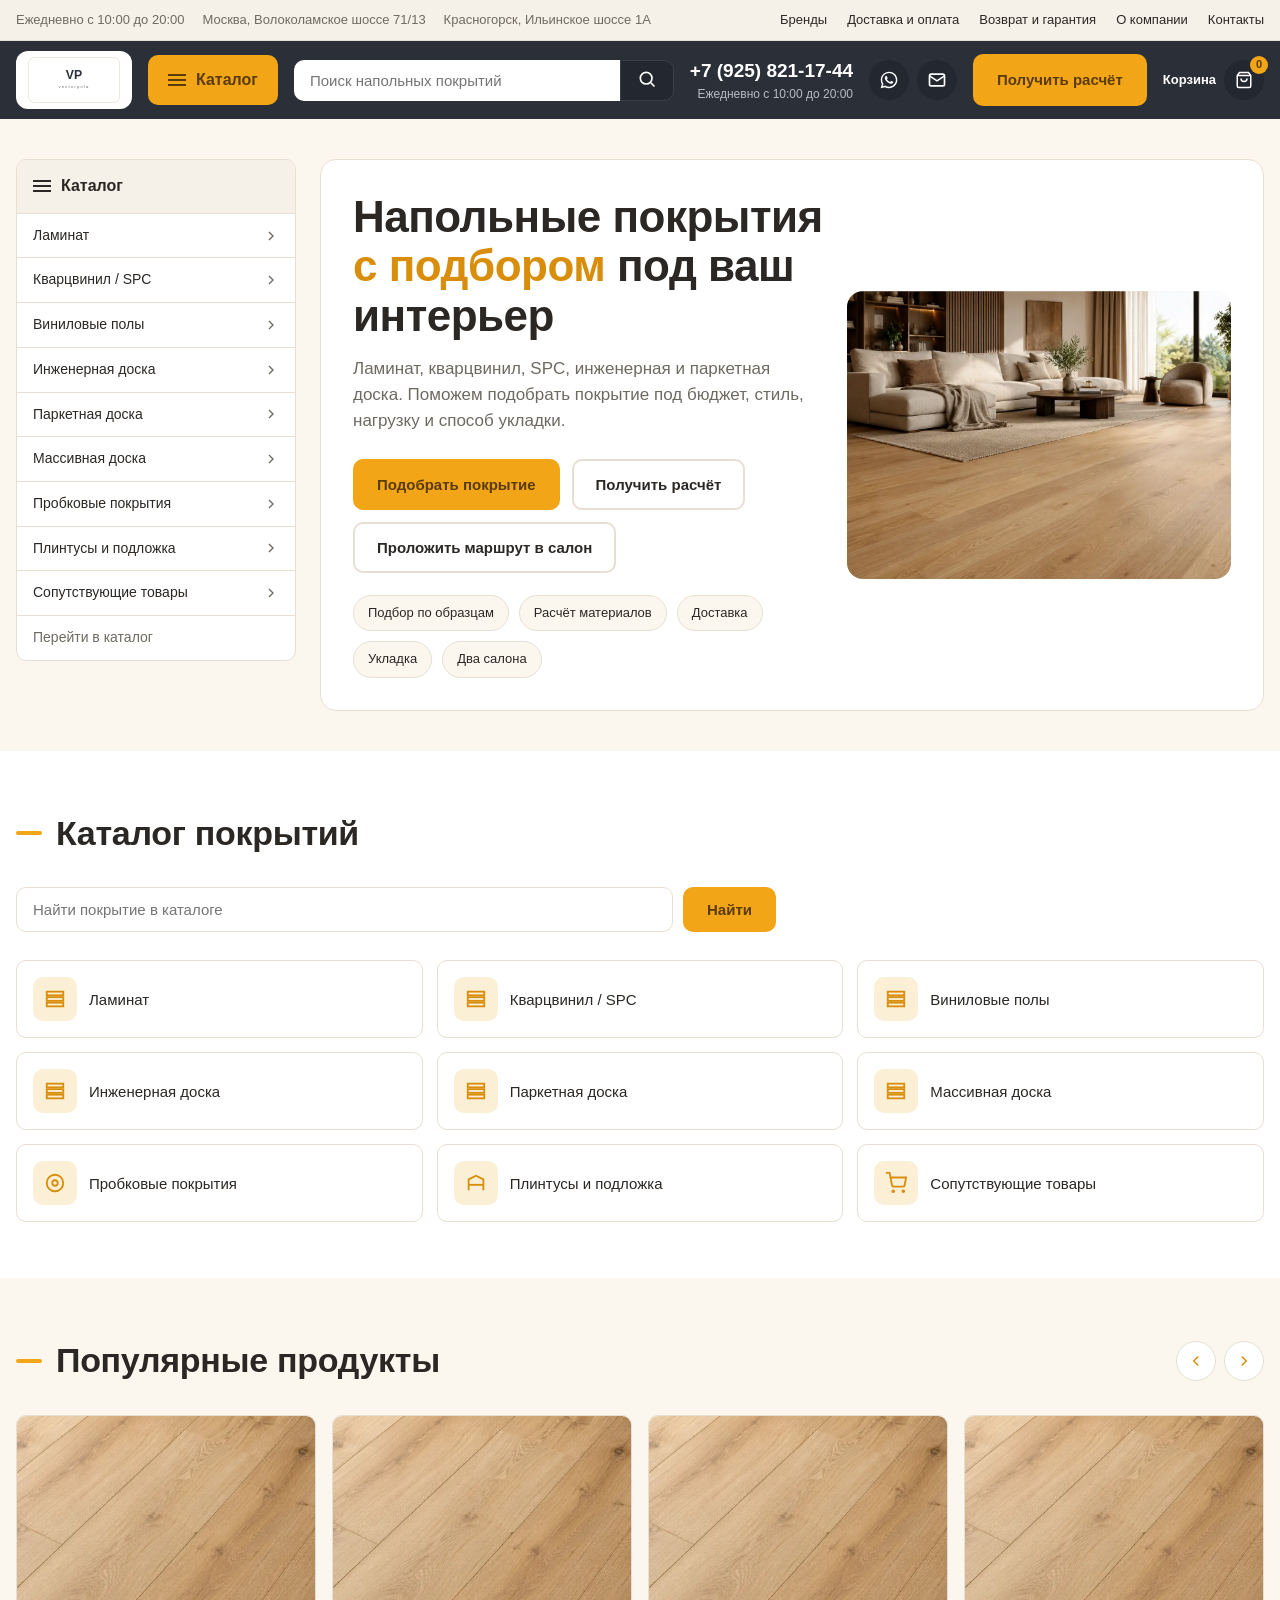
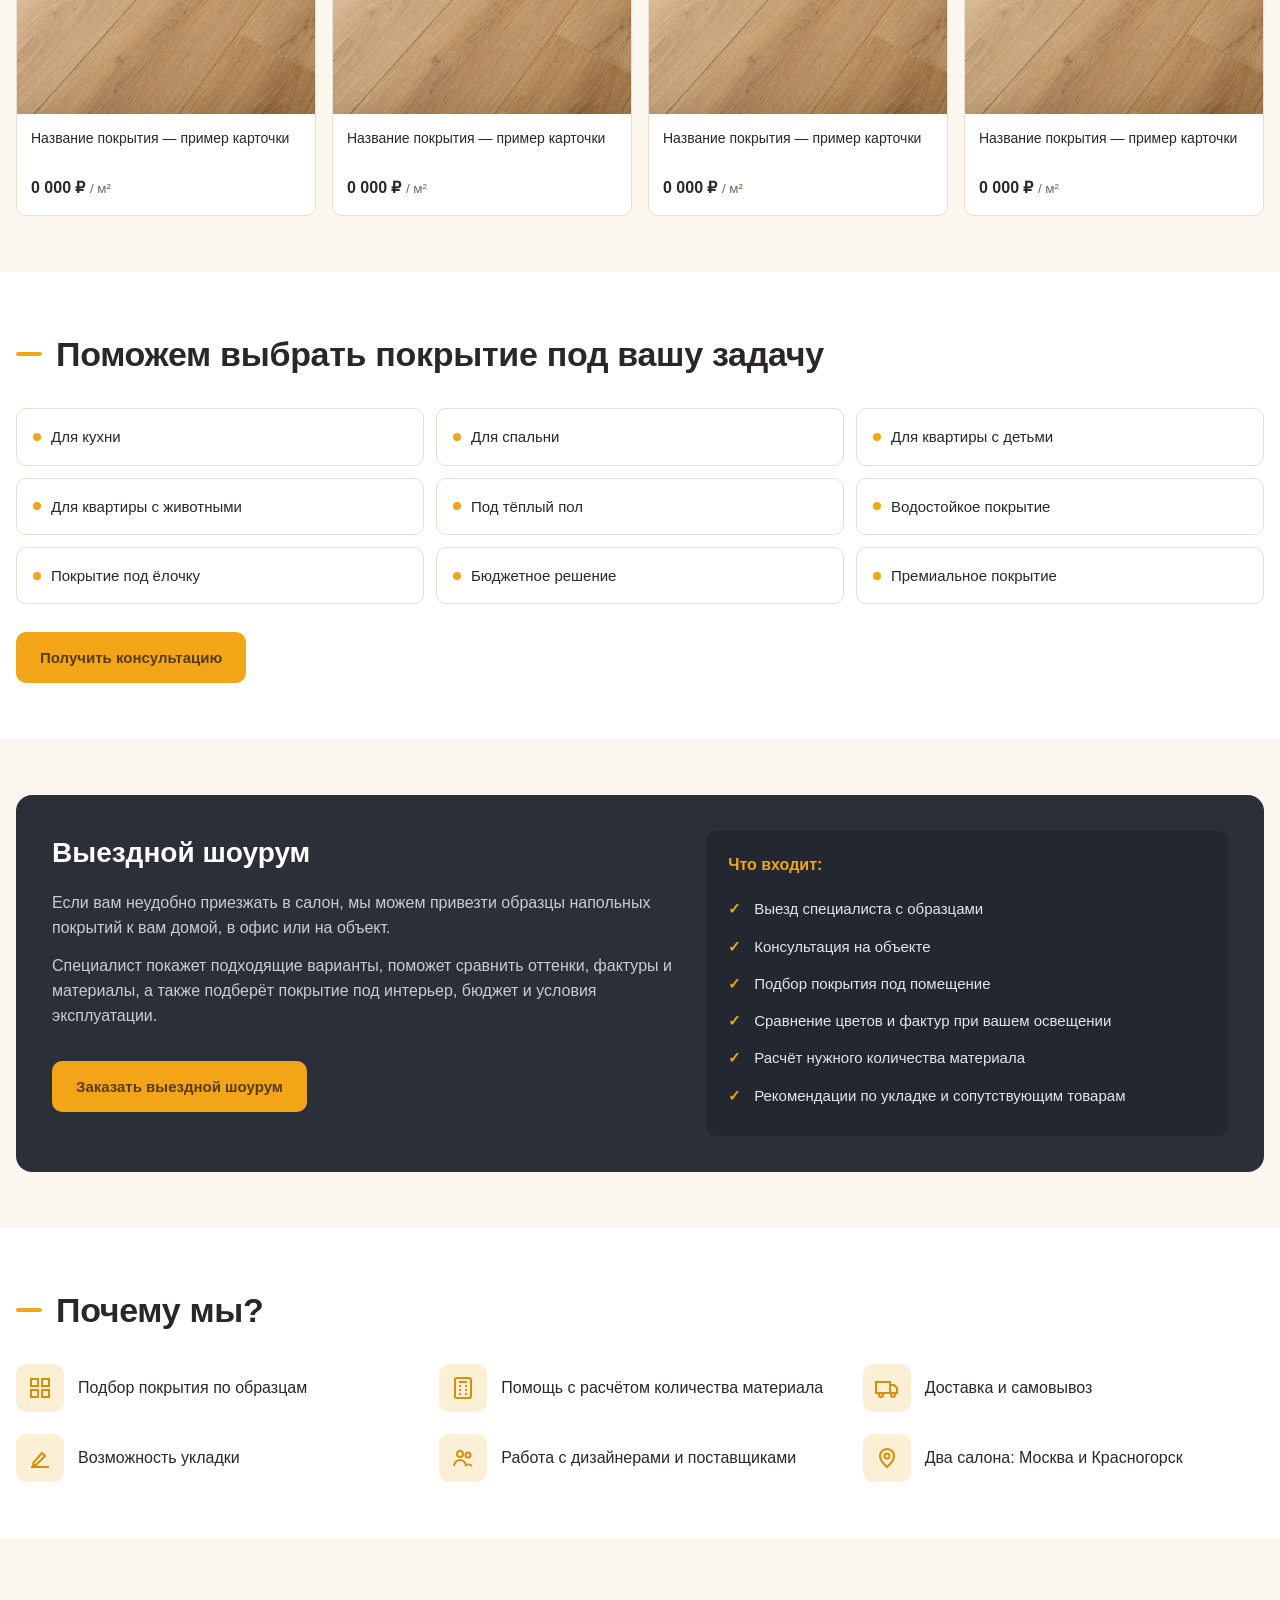
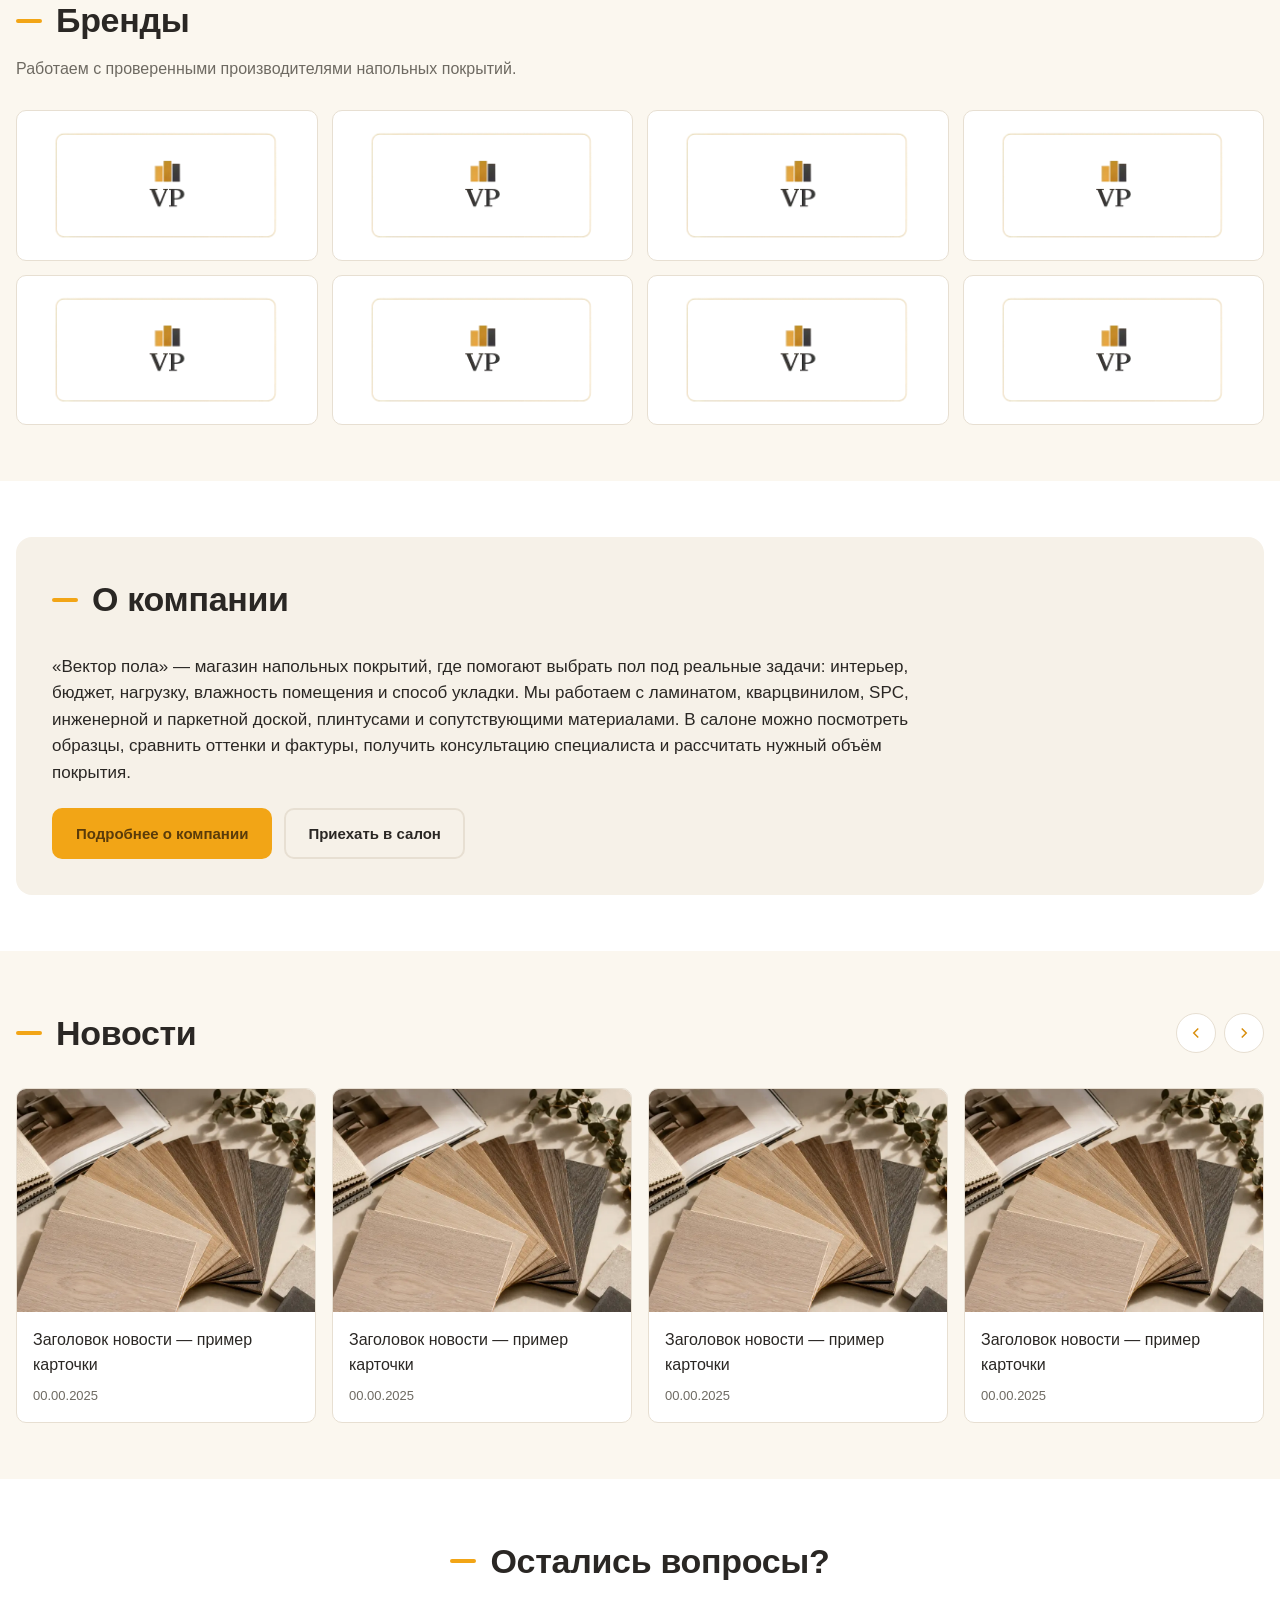
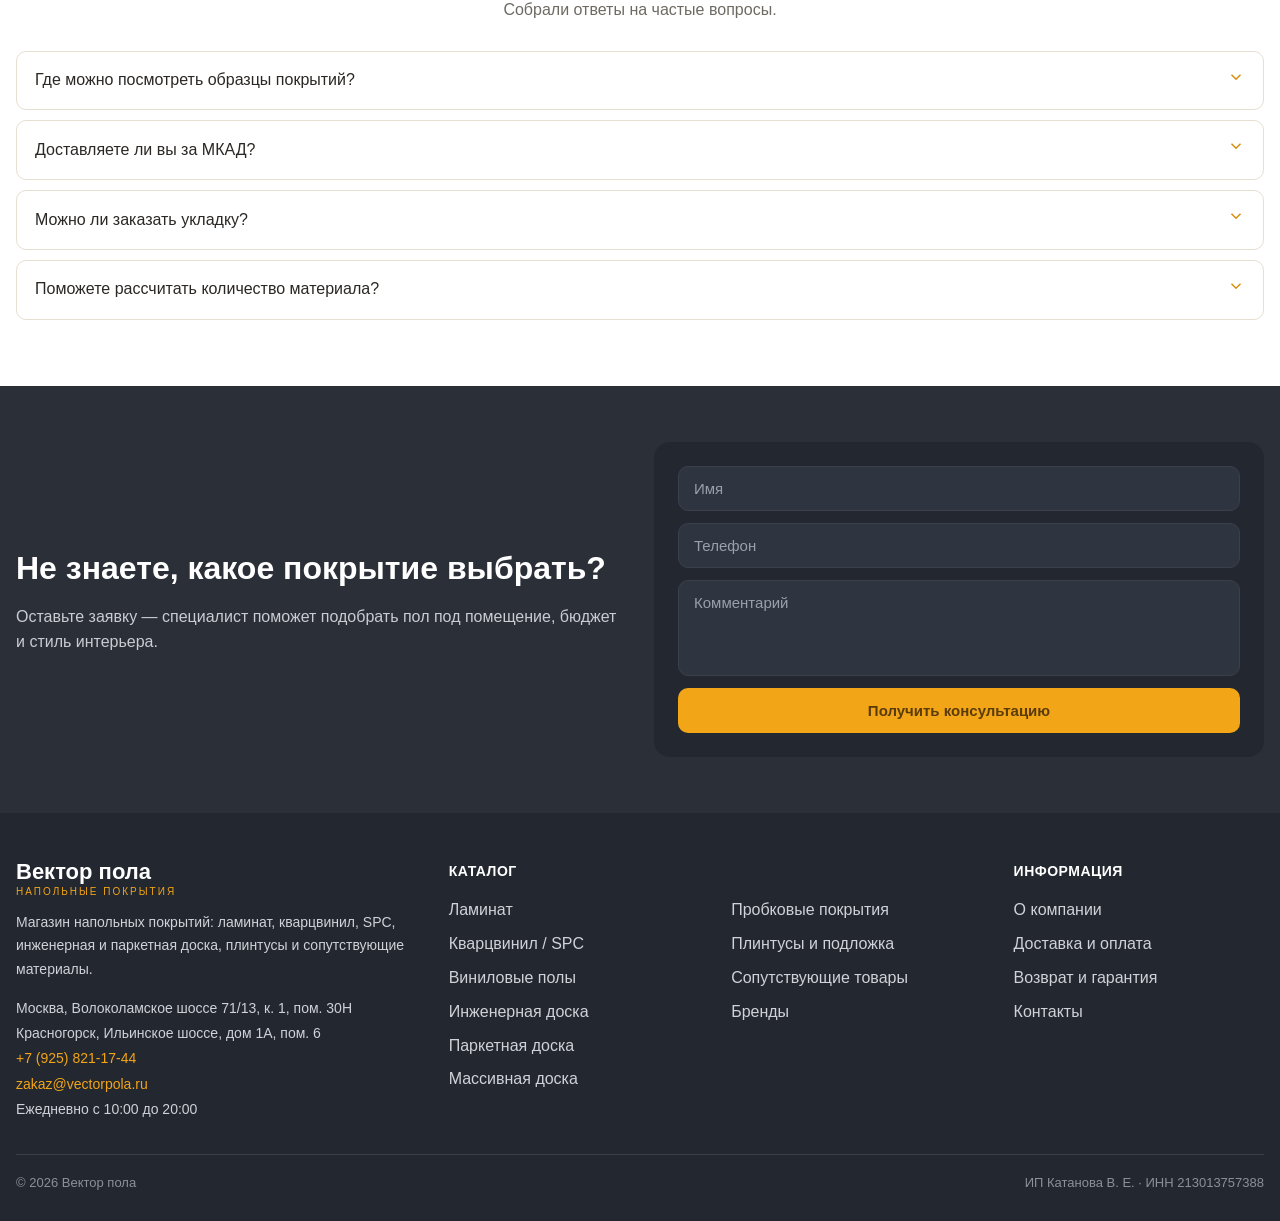
==== commit 7d810925: "main page fixes + paths" ====
--- a/index.html
+++ b/index.html
@@ -3,406 +3,35 @@
 <head>
 	<meta charset="UTF-8">
 	<meta name="viewport" content="width=device-width, initial-scale=1.0">
+
+	<!-- ===== SEO ===== -->
 	<title>Вектор пола — напольные покрытия с подбором под ваш интерьер</title>
-
-	<style>
-	/* ===== Глобальные переменные (меняются в одном месте) ===== */
-	:root {
-		/* Палитра «Медовый янтарь» */
-		--accent: #F2A516;
-		--accent-dark: #D98E0B;
-		--accent-soft: #FBEFD6;
-		--on-accent: #5A3B0A;
-
-		/* Тёмная база (шапка/футер) */
-		--dark: #2B2F38;
-		--dark-2: #232730;
-		--dark-line: #3A3F4A;
-
-		/* Текст и фоны */
-		--ink: #2A2724;
-		--muted: #6E6A62;
-		--line: #E7DFD2;
-		--bg: #FFFFFF;
-		--bg-soft: #FBF7EF;
-		--bg-cream: #F6F1E8;
-
-		/* Толщина шрифтов (preset «ближе к донору») */
-		--fw-body: 400;
-		--fw-medium: 500;
-		--fw-semibold: 600;
-		--fw-bold: 700;
-		--fw-h1: 700;
-		--fw-h2: 600;
-		--fw-btn: 600;
-
-		/* Геометрия */
-		--radius: 10px;
-		--radius-lg: 16px;
-		--maxw: 1280px;
-		--ff: -apple-system, "Segoe UI", Roboto, "Helvetica Neue", Arial, sans-serif;
-	}
-
-	/* ===== База ===== */
-	* { margin: 0; padding: 0; box-sizing: border-box; }
-	html { scroll-behavior: smooth; }
-	body {
-		font-family: var(--ff);
-		color: var(--ink);
-		background: var(--bg);
-		line-height: 1.55;
-		font-size: 16px;
-		font-weight: var(--fw-body);
-	}
-	a { color: inherit; text-decoration: none; }
-	img { max-width: 100%; display: block; }
-	ul { list-style: none; }
-
-	.container { width: 100%; max-width: var(--maxw); margin: 0 auto; padding: 0 16px; }
-
-	/* ===== Кнопки ===== */
-	.btn {
-		display: inline-flex; align-items: center; justify-content: center; gap: 8px;
-		padding: 12px 22px; border-radius: var(--radius);
-		font-weight: var(--fw-btn); font-size: 15px; cursor: pointer;
-		border: 2px solid transparent; transition: .18s ease; white-space: nowrap;
-	}
-	.btn--accent { background: var(--accent); color: var(--on-accent); }
-	.btn--accent:hover { background: var(--accent-dark); }
-	.btn--outline { background: transparent; color: var(--ink); border-color: var(--line); }
-	.btn--outline:hover { border-color: var(--accent); color: var(--accent-dark); }
-
-	/* ===== Заголовки секций (фирменное тире-акцент) ===== */
-	.section { padding: 56px 0; }
-	.section--soft { background: var(--bg-soft); }
-	.section-head { margin-bottom: 28px; }
-	.section-head h2 {
-		font-size: clamp(24px, 3vw, 34px); font-weight: var(--fw-h2); letter-spacing: -.3px;
-		display: inline-flex; align-items: center; gap: 14px;
-	}
-	.section-head h2::before {
-		content: ""; width: 26px; height: 4px; background: var(--accent); border-radius: 2px;
-	}
-	.section-head.center { text-align: center; }
-	.section-head.center h2 { justify-content: center; }
-	.section-head .lead { color: var(--muted); margin-top: 10px; max-width: 720px; }
-	.section-head.center .lead { margin-left: auto; margin-right: auto; }
-
-	/* ===== Верхняя строка шапки ===== */
-	.topbar { background: var(--bg-cream); border-bottom: 1px solid var(--line); font-size: 13px; }
-	.topbar .container { display: flex; align-items: center; justify-content: space-between; min-height: 40px; gap: 16px; flex-wrap: wrap; }
-	.topbar .addr { color: var(--muted); display: flex; gap: 18px; flex-wrap: wrap; }
-	.topbar nav ul { display: flex; gap: 20px; flex-wrap: wrap; }
-	.topbar nav a { color: var(--ink); }
-	.topbar nav a:hover { color: var(--accent-dark); }
-
-	/* ===== Основной ряд шапки ===== */
-	.header { background: var(--dark); color: #fff; position: sticky; top: 0; z-index: 40; }
-	.header .container { display: flex; align-items: center; gap: 16px; min-height: 78px; }
-
-	.logo { display: flex; flex-direction: column; line-height: 1; flex-shrink: 0; }
-	.logo b { font-size: 22px; font-weight: var(--fw-bold); color: #fff; }
-	.logo span { font-size: 10px; letter-spacing: 2px; text-transform: uppercase; color: var(--accent); margin-top: 4px; }
-	/* Бейдж-логотип (тёмный SVG на белой подложке) */
-	.logo--badge { flex-direction: row; align-items: center; background: #fff; border-radius: 12px; padding: 6px 12px; }
-	.logo--badge svg { height: 46px; width: auto; display: block; }
-
-	.catalog-btn {
-		display: inline-flex; align-items: center; gap: 10px;
-		background: var(--accent); color: var(--on-accent);
-		padding: 13px 20px; border-radius: var(--radius); font-weight: var(--fw-bold); flex-shrink: 0; cursor: pointer;
-	}
-	.catalog-btn:hover { background: var(--accent-dark); }
-	.burger { display: inline-flex; flex-direction: column; gap: 3px; }
-	.burger i { width: 18px; height: 2px; background: currentColor; display: block; }
-
-	.search { flex: 1; display: flex; min-width: 0; }
-	.search input {
-		flex: 1; min-width: 0; border: none; padding: 12px 16px; font-size: 15px;
-		border-radius: var(--radius) 0 0 var(--radius); outline: none; background: #fff; color: var(--ink);
-	}
-	.search button {
-		background: var(--dark-2); border: 1px solid var(--dark-line); color: #fff;
-		padding: 0 16px; border-radius: 0 var(--radius) var(--radius) 0; cursor: pointer;
-	}
-
-	.contacts { text-align: right; flex-shrink: 0; }
-	.contacts .phone { font-size: 19px; font-weight: var(--fw-bold); color: #fff; white-space: nowrap; display: block; }
-	.contacts .phone:hover { color: var(--accent); }
-	.contacts .hours { font-size: 12px; color: #b9bcc4; }
-
-	/* Иконки-ссылки WhatsApp / e-mail */
-	.hicons { display: flex; gap: 8px; flex-shrink: 0; }
-	.hicon {
-		width: 40px; height: 40px; border-radius: 50%; background: var(--dark-2);
-		display: flex; align-items: center; justify-content: center; color: #fff;
-	}
-	.hicon:hover { color: var(--accent); }
-
-	.header-cta { flex-shrink: 0; }
-
-	.cart { display: flex; align-items: center; gap: 8px; flex-shrink: 0; font-weight: var(--fw-bold); font-size: 13px; }
-	.cart .ico {
-		width: 40px; height: 40px; border-radius: 50%; background: var(--dark-2);
-		display: flex; align-items: center; justify-content: center; position: relative;
-	}
-	.cart .count {
-		position: absolute; top: -4px; right: -4px; background: var(--accent); color: var(--on-accent);
-		width: 18px; height: 18px; border-radius: 50%; font-size: 11px; display: flex; align-items: center; justify-content: center;
-	}
-
-	/* ===== Первый экран (hero) ===== */
-	.hero { background: var(--bg-soft); padding: 40px 0; }
-	.hero-layout { display: grid; grid-template-columns: 1fr; gap: 24px; }
-
-	/* Каталог слева (только десктоп) */
-	.hero-catalog { display: none; background: #fff; border: 1px solid var(--line); border-radius: var(--radius); overflow: hidden; align-self: start; }
-	.hc-head { background: var(--bg-cream); padding: 14px 16px; font-weight: var(--fw-bold); display: flex; align-items: center; gap: 10px; }
-	.hero-catalog li a {
-		display: flex; align-items: center; justify-content: space-between; gap: 8px;
-		padding: 11px 16px; border-top: 1px solid var(--line); font-size: 14px; color: var(--ink);
-	}
-	.hero-catalog li a:hover { background: var(--accent-soft); color: var(--accent-dark); }
-	.hero-catalog li a svg { color: var(--muted); }
-	.hero-catalog .more a { color: var(--muted); }
-
-	/* Промо-баннер справа */
-	.hero-promo { background: #fff; border: 1px solid var(--line); border-radius: var(--radius-lg); padding: 32px; display: grid; grid-template-columns: 1fr; gap: 24px; align-items: center; }
-	.hero-promo h1 { font-size: clamp(28px, 4vw, 44px); font-weight: var(--fw-h1); letter-spacing: -.5px; line-height: 1.12; }
-	.hero-promo h1 .accent { color: var(--accent-dark); }
-	.hero-promo .sub { color: var(--muted); font-size: 17px; margin: 16px 0 24px; max-width: 520px; }
-	.hero-promo .actions { display: flex; flex-wrap: wrap; gap: 12px; }
-	.hero-promo .perks { display: flex; flex-wrap: wrap; gap: 10px; margin-top: 22px; }
-	.hero-promo .perks span {
-		background: var(--bg-soft); border: 1px solid var(--line); border-radius: 40px;
-		padding: 7px 14px; font-size: 13px; color: var(--ink);
-	}
-	/* Фото на первом экране: 4:3 */
-	.hp-visual { aspect-ratio: 4 / 3; background: var(--bg-cream); border-radius: var(--radius-lg); overflow: hidden; }
-	.hp-visual img { width: 100%; height: 100%; object-fit: cover; display: block; }
-
-	/* ===== Поиск по каталогу + плитки категорий ===== */
-	.cat-search { display: flex; gap: 10px; margin-bottom: 28px; max-width: 760px; }
-	.cat-search input { flex: 1; padding: 13px 16px; border: 1px solid var(--line); border-radius: var(--radius); font-size: 15px; outline: none; }
-	.cat-search input:focus { border-color: var(--accent); }
-
-	.cat-grid { display: grid; grid-template-columns: repeat(2, 1fr); gap: 14px; }
-	.cat-tile {
-		display: flex; align-items: center; gap: 12px; padding: 16px;
-		background: #fff; border: 1px solid var(--line); border-radius: var(--radius); transition: .18s;
-	}
-	.cat-tile:hover { border-color: var(--accent); transform: translateY(-2px); }
-	.cat-tile .ic {
-		width: 44px; height: 44px; border-radius: var(--radius); background: var(--accent-soft);
-		display: flex; align-items: center; justify-content: center; flex-shrink: 0; color: var(--accent-dark);
-	}
-	.cat-tile b { font-weight: var(--fw-medium); font-size: 15px; }
-
-	/* ===== Карусель-заголовок (стрелки) ===== */
-	.head-row { display: flex; align-items: center; justify-content: space-between; gap: 16px; margin-bottom: 28px; }
-	.head-row .section-head { margin-bottom: 0; }
-	.arrows { display: flex; gap: 8px; }
-	.arrows button {
-		width: 40px; height: 40px; border-radius: 50%; border: 1px solid var(--line);
-		background: #fff; color: var(--accent-dark); cursor: pointer; display: flex; align-items: center; justify-content: center;
-	}
-	.arrows button:hover { border-color: var(--accent); }
-
-	/* ===== Популярные продукты ===== */
-	.products { display: grid; grid-template-columns: repeat(2, 1fr); gap: 16px; }
-	.product { background: #fff; border: 1px solid var(--line); border-radius: var(--radius); overflow: hidden; transition: .18s; }
-	.product:hover { border-color: var(--accent); }
-	.product .img { aspect-ratio: 1 / 1; background: var(--bg-cream); overflow: hidden; }
-	.product .img img { width: 100%; height: 100%; object-fit: cover; display: block; }
-	.product .body { padding: 14px; }
-	.product .name { font-weight: var(--fw-medium); font-size: 14px; min-height: 40px; }
-	.product .price { font-weight: var(--fw-bold); margin-top: 8px; font-size: 16px; }
-	.product .price small { font-weight: var(--fw-body); color: var(--muted); }
-
-	/* ===== Подбор покрытия (сценарии) ===== */
-	.scenarios { display: grid; grid-template-columns: repeat(2, 1fr); gap: 12px; margin-bottom: 28px; }
-	.scenario {
-		padding: 16px; background: #fff; border: 1px solid var(--line); border-radius: var(--radius);
-		font-weight: var(--fw-medium); font-size: 15px; transition: .18s; cursor: pointer; display: flex; align-items: center; gap: 10px;
-	}
-	.scenario:hover { background: var(--accent-soft); border-color: var(--accent); }
-	.scenario::before { content: ""; width: 8px; height: 8px; border-radius: 50%; background: var(--accent); flex-shrink: 0; }
-
-	/* ===== Выездной шоурум ===== */
-	.showroom { background: var(--dark); color: #fff; border-radius: var(--radius-lg); padding: 36px; }
-	.showroom .grid { display: grid; grid-template-columns: 1fr; gap: 28px; }
-	.showroom h2 { font-size: 28px; font-weight: var(--fw-h2); margin-bottom: 16px; }
-	.showroom p { color: #c9ccd2; margin-bottom: 14px; }
-	.showroom .incl { background: var(--dark-2); border-radius: var(--radius); padding: 22px; }
-	.showroom .incl b { display: block; margin-bottom: 12px; color: var(--accent); font-weight: var(--fw-semibold); }
-	.showroom .incl li { padding: 7px 0 7px 26px; position: relative; color: #e3e5e9; font-size: 15px; }
-	.showroom .incl li::before { content: "✓"; position: absolute; left: 0; color: var(--accent); font-weight: 700; }
-	.showroom .btn { margin-top: 18px; }
-
-	/* ===== Почему мы ===== */
-	.features { display: grid; grid-template-columns: repeat(1, 1fr); gap: 22px; }
-	.feature { display: flex; gap: 14px; align-items: center; }
-	.feature .ic {
-		width: 48px; height: 48px; border-radius: var(--radius); background: var(--accent-soft);
-		display: flex; align-items: center; justify-content: center; flex-shrink: 0; color: var(--accent-dark);
-	}
-	.feature p { font-weight: var(--fw-medium); }
-
-	/* ===== Бренды ===== */
-	.brands { display: grid; grid-template-columns: repeat(2, 1fr); gap: 14px; }
-	.brand {
-		aspect-ratio: 2 / 1; background: #fff; border: 1px solid var(--line); border-radius: var(--radius);
-		display: flex; align-items: center; justify-content: center; padding: 14px;
-	}
-	.brand img { max-width: 100%; max-height: 100%; object-fit: contain; display: block; }
-
-	/* ===== О компании ===== */
-	.about .box { background: var(--bg-cream); border-radius: var(--radius-lg); padding: 36px; }
-	.about p { color: var(--ink); font-size: 17px; max-width: 880px; }
-	.about .actions { display: flex; flex-wrap: wrap; gap: 12px; margin-top: 22px; }
-
-	/* ===== Новости ===== */
-	.news { display: grid; grid-template-columns: repeat(1, 1fr); gap: 16px; }
-	.news-card { background: #fff; border: 1px solid var(--line); border-radius: var(--radius); overflow: hidden; transition: .18s; }
-	.news-card:hover { border-color: var(--accent); }
-	.news-card .img { aspect-ratio: 4 / 3; background: var(--bg-cream); overflow: hidden; }
-	.news-card .img img { width: 100%; height: 100%; object-fit: cover; display: block; }
-	.news-card .body { padding: 16px; }
-	.news-card .title { font-weight: var(--fw-medium); }
-	.news-card .date { color: var(--muted); font-size: 13px; margin-top: 8px; }
-
-	/* ===== FAQ ===== */
-	.faq details { background: #fff; border: 1px solid var(--line); border-radius: var(--radius); margin-bottom: 10px; }
-	.faq summary { padding: 16px 18px; font-weight: var(--fw-medium); cursor: pointer; list-style: none; display: flex; align-items: center; justify-content: space-between; gap: 12px; }
-	.faq summary::-webkit-details-marker { display: none; }
-	.faq summary .chev { transition: .2s; color: var(--accent-dark); }
-	.faq details[open] summary .chev { transform: rotate(180deg); }
-	/* Плавное сворачивание ответа (высота + внутренние отступы во вложенном блоке) */
-	.faq .ans { height: 0; overflow: hidden; transition: height .28s ease; }
-	.faq details[open] .ans { height: auto; }
-	.faq .ans-in { padding: 0 18px 18px; color: var(--muted); }
-
-	/* ===== Финальный CTA + форма ===== */
-	.final { background: var(--dark); color: #fff; }
-	.final .grid { display: grid; grid-template-columns: 1fr; gap: 28px; align-items: center; }
-	.final h2 { font-size: clamp(24px, 3vw, 32px); font-weight: var(--fw-h2); }
-	.final p { color: #c9ccd2; margin-top: 12px; }
-	.final form { display: grid; gap: 12px; background: var(--dark-2); padding: 24px; border-radius: var(--radius-lg); }
-	.final input, .final textarea {
-		width: 100%; padding: 13px 15px; border: 1px solid var(--dark-line); border-radius: var(--radius);
-		background: #2f3540; color: #fff; font-size: 15px; outline: none; font-family: inherit;
-	}
-	.final input::placeholder, .final textarea::placeholder { color: #9aa0aa; }
-	.final input:focus, .final textarea:focus { border-color: var(--accent); }
-	/* Поле комментария фиксированное, без растягивания */
-	.final textarea { resize: none; height: 96px; }
-
-	/* ===== Футер ===== */
-	.footer { background: var(--dark-2); color: #cfd2d8; padding: 48px 0 28px; }
-	.footer .cols { display: grid; grid-template-columns: 1fr; gap: 32px; }
-	.footer h4 { color: #fff; font-size: 14px; letter-spacing: .5px; text-transform: uppercase; margin-bottom: 16px; font-weight: var(--fw-semibold); }
-	.footer .desc { font-size: 14px; line-height: 1.7; }
-	.footer .logo b { color: #fff; }
-	.footer ul li { margin-bottom: 9px; }
-	.footer ul a:hover { color: var(--accent); }
-	.footer .contact-line { margin-top: 14px; font-size: 14px; line-height: 1.8; }
-	.footer .contact-line a { color: var(--accent); }
-	.footer .bottom {
-		border-top: 1px solid var(--dark-line); margin-top: 32px; padding-top: 18px;
-		font-size: 13px; color: #8b9099; display: flex; justify-content: space-between; flex-wrap: wrap; gap: 10px;
-	}
-
-	/* ===== Кнопка «наверх» ===== */
-	.to-top {
-		position: fixed; left: 20px; bottom: 20px; width: 48px; height: 48px; border-radius: 50%;
-		background: var(--accent); color: var(--on-accent); border: none; cursor: pointer;
-		display: none; align-items: center; justify-content: center; z-index: 50; font-size: 20px;
-	}
-	.to-top.show { display: flex; }
-	.to-top:hover { background: var(--accent-dark); }
-
-	/* ===== Адаптив: планшет ===== */
-	@media (min-width: 768px) {
-		.cat-grid { grid-template-columns: repeat(3, 1fr); }
-		.products { grid-template-columns: repeat(2, 1fr); }
-		.scenarios { grid-template-columns: repeat(3, 1fr); }
-		.features { grid-template-columns: repeat(2, 1fr); }
-		.brands { grid-template-columns: repeat(3, 1fr); }
-		.news { grid-template-columns: repeat(2, 1fr); }
-		.showroom .grid { grid-template-columns: 1.2fr 1fr; }
-		.final .grid { grid-template-columns: 1fr 1fr; }
-		.footer .cols { grid-template-columns: 1.4fr 1fr 1fr; }
-	}
-
-	/* ===== Адаптив: десктоп ===== */
-	@media (min-width: 1024px) {
-		.hero-layout { grid-template-columns: 280px 1fr; }
-		.hero-catalog { display: block; }
-		.hero-promo { grid-template-columns: 1.1fr .9fr; }
-		.cat-grid { grid-template-columns: repeat(3, 1fr); }
-		.products { grid-template-columns: repeat(4, 1fr); }
-		.features { grid-template-columns: repeat(3, 1fr); }
-		.brands { grid-template-columns: repeat(4, 1fr); }
-		.news { grid-template-columns: repeat(4, 1fr); }
-		.footer .cols { grid-template-columns: 1.6fr 1fr 1fr 1fr; }
-	}
-
-	/* ===== Адаптив: прячем тяжёлые элементы шапки на узких экранах ===== */
-	@media (max-width: 1100px) {
-		.header-cta { display: none; }
-	}
-	@media (max-width: 900px) {
-		.search { order: 5; flex-basis: 100%; }
-		.header .container { flex-wrap: wrap; padding-top: 12px; padding-bottom: 12px; }
-		.contacts .hours { display: none; }
-	}
-	@media (max-width: 640px) {
-		.catalog-btn span { display: none; }
-		.cart span:not(.count) { display: none; }
-		.contacts .phone { font-size: 16px; }
-	}
-
-	/* ===== Бургер и мобильное меню ===== */
-	.mobile-burger { display: none; align-items: center; justify-content: center; background: transparent; border: none; color: #fff; cursor: pointer; padding: 8px; margin-left: auto; }
-
-	.mobile-menu {
-		position: fixed; inset: 0; z-index: 100; background: #fff;
-		display: flex; flex-direction: column; overflow-y: auto;
-		opacity: 0; visibility: hidden; transition: opacity .25s ease, visibility .25s ease;
-	}
-	.mobile-menu.open { opacity: 1; visibility: visible; }
-	/* Шапка меню (тёмная, прилипает сверху) */
-	.mm-head { background: var(--dark); color: #fff; padding: 12px 16px; display: flex; align-items: center; justify-content: space-between; position: sticky; top: 0; }
-	.mm-close { background: transparent; border: none; color: #fff; cursor: pointer; padding: 8px; }
-	.mm-body { padding: 20px 18px 48px; display: flex; flex-direction: column; gap: 24px; }
-	.mm-search { display: flex; gap: 8px; }
-	.mm-search input { flex: 1; padding: 12px 14px; border: 1px solid var(--line); border-radius: var(--radius); font-size: 15px; outline: none; }
-	.mm-search input:focus { border-color: var(--accent); }
-	.mm-search .btn { padding: 12px 16px; }
-	.mm-actions { display: grid; gap: 10px; }
-	.mm-actions .btn { width: 100%; }
-	.mm-section { font-size: 12px; letter-spacing: 1px; text-transform: uppercase; color: var(--muted); font-weight: var(--fw-semibold); padding-bottom: 8px; border-bottom: 1px solid var(--line); margin-bottom: 4px; }
-	.mm-nav { display: flex; flex-direction: column; }
-	.mm-nav a { padding: 12px 2px; border-bottom: 1px solid var(--line); font-size: 16px; }
-	.mm-nav a:hover { color: var(--accent-dark); }
-	.mm-contacts { display: flex; flex-direction: column; gap: 10px; }
-	.mm-contacts .phone { font-size: 20px; font-weight: var(--fw-bold); }
-	.mm-contacts a:hover { color: var(--accent-dark); }
-	.mm-addr { color: var(--muted); font-size: 14px; line-height: 1.7; }
-
-	@media (max-width: 900px) {
-		/* Прячем десктопную навигацию, показываем бургер */
-		.topbar { display: none; }
-		.header .catalog-btn,
-		.header .search,
-		.header .contacts,
-		.header .hicons,
-		.header .header-cta,
-		.header .cart { display: none; }
-		.mobile-burger { display: inline-flex; }
-		.header .container { flex-wrap: nowrap; min-height: 64px; }
-	}
-	</style>
+	<meta name="description" content="Магазин напольных покрытий в Москве и Красногорске. Ламинат, кварцвинил, SPC, инженерная и паркетная доска. Подбор по образцам, расчёт материалов, доставка и укладка.">
+	<meta name="keywords" content="напольные покрытия, ламинат, кварцвинил, SPC, инженерная доска, паркетная доска, Москва, Красногорск">
+	<meta name="author" content="Вектор пола">
+	<link rel="canonical" href="https://vectorpola.ru/">
+
+	<!-- ===== Open Graph ===== -->
+	<meta property="og:type" content="website">
+	<meta property="og:url" content="https://vectorpola.ru/">
+	<meta property="og:title" content="Вектор пола — напольные покрытия с подбором под ваш интерьер">
+	<meta property="og:description" content="Магазин напольных покрытий в Москве и Красногорске. Ламинат, кварцвинил, SPC, инженерная и паркетная доска. Подбор по образцам, расчёт материалов, доставка и укладка.">
+	<meta property="og:image" content="https://vectorpola.ru/og-image.jpg">
+	<meta property="og:locale" content="ru_RU">
+	<meta property="og:site_name" content="Вектор пола">
+
+	<!-- ===== Twitter Card ===== -->
+	<meta name="twitter:card" content="summary_large_image">
+	<meta name="twitter:title" content="Вектор пола — напольные покрытия">
+	<meta name="twitter:description" content="Магазин напольных покрытий в Москве и Красногорске. Ламинат, кварцвинил, SPC, инженерная и паркетная доска.">
+	<meta name="twitter:image" content="https://vectorpola.ru/og-image.jpg">
+
+	<!-- ===== Фавикон (SVG — паркетная доска / вектор пола) ===== -->
+	<link rel="icon" type="image/svg+xml" href="/favicon.svg">
+	<link rel="alternate icon" href="/favicon.ico">
+	<meta name="theme-color" content="#2B2F38">
+
+	<link rel="stylesheet" href="/source/css/main.css">
 </head>
 <body>
 
@@ -414,13 +43,13 @@
 				<span>Москва, Волоколамское шоссе 71/13</span>
 				<span>Красногорск, Ильинское шоссе 1А</span>
 			</div>
-			<nav>
+			<nav aria-label="Дополнительное меню">
 				<ul>
-					<li><a href="#">Бренды</a></li>
-					<li><a href="#">Доставка и оплата</a></li>
-					<li><a href="#">Возврат и гарантия</a></li>
-					<li><a href="#">О компании</a></li>
-					<li><a href="#">Контакты</a></li>
+					<li><a href="/brands/">Бренды</a></li>
+					<li><a href="/delivery/">Доставка и оплата</a></li>
+					<li><a href="/returns/">Возврат и гарантия</a></li>
+					<li><a href="/about/">О компании</a></li>
+					<li><a href="/contacts/">Контакты</a></li>
 				</ul>
 			</nav>
 		</div>
@@ -429,8 +58,8 @@
 	<!-- ============ ШАПКА: основной ряд ============ -->
 	<header class="header">
 		<div class="container">
-			<!-- Логотип (временный SVG-плейсхолдер) -->
-			<a href="/" class="logo logo--badge" aria-label="Вектор пола">
+			<!-- Логотип -->
+			<a href="/" class="logo logo--badge" aria-label="Вектор пола — главная">
 				<svg width="240" height="120" viewBox="0 0 240 120" fill="none" xmlns="http://www.w3.org/2000/svg">
 					<rect x="1" y="1" width="238" height="118" rx="16" stroke="#E7DFD2" stroke-width="2"/>
 					<text x="120" y="58" text-anchor="middle" font-family="Inter, Arial, sans-serif" font-size="32" font-weight="700" fill="#2B2F38">VP</text>
@@ -438,32 +67,43 @@
 				</svg>
 			</a>
 
-			<!-- Бургер (только мобайл) -->
+			<!-- Мобильные иконки: WA + корзина (только ≤900px) -->
+			<div class="mob-icons">
+				<a href="https://wa.me/79258211744" target="_blank" rel="noopener" class="mob-icon" aria-label="Написать в WhatsApp">
+					<svg width="20" height="20" viewBox="0 0 24 24" fill="currentColor"><path d="M19.05 4.91A9.82 9.82 0 0012.04 2C6.58 2 2.13 6.45 2.13 11.91c0 1.75.46 3.45 1.32 4.95L2 22l5.25-1.38a9.9 9.9 0 004.78 1.22h.01c5.46 0 9.91-4.45 9.91-9.91 0-2.65-1.03-5.14-2.9-7.02zm-7.01 15.16a8.2 8.2 0 01-4.18-1.15l-.3-.18-3.12.82.83-3.04-.2-.31a8.18 8.18 0 01-1.26-4.38c0-4.54 3.7-8.23 8.24-8.23 2.2 0 4.27.86 5.82 2.42a8.18 8.18 0 012.41 5.82c0 4.54-3.7 8.23-8.23 8.23zm4.52-6.16c-.25-.12-1.47-.72-1.69-.81-.23-.08-.39-.12-.56.12-.17.25-.64.81-.79.97-.14.17-.29.19-.54.06-.25-.12-1.05-.39-1.99-1.23-.74-.66-1.23-1.47-1.38-1.72-.14-.25-.01-.38.11-.5.11-.11.25-.29.37-.43.12-.14.17-.25.25-.41.08-.17.04-.31-.02-.43-.06-.12-.56-1.34-.76-1.84-.2-.48-.4-.42-.56-.43h-.48c-.17 0-.43.06-.66.31-.23.25-.86.85-.86 2.07 0 1.22.89 2.4 1.01 2.56.12.17 1.75 2.67 4.23 3.74.59.26 1.05.41 1.41.52.59.19 1.13.16 1.56.1.48-.07 1.47-.6 1.68-1.18.21-.58.21-1.07.14-1.18-.06-.11-.22-.17-.47-.29z"/></svg>
+				</a>
+				<a href="#" class="mob-icon" aria-label="Корзина">
+					<svg width="18" height="18" viewBox="0 0 24 24" fill="none" stroke="#fff" stroke-width="2"><path d="M6 2L3 6v14a2 2 0 002 2h14a2 2 0 002-2V6l-3-4z"/><path d="M3 6h18"/><path d="M16 10a4 4 0 01-8 0"/></svg>
+					<span class="count">0</span>
+				</a>
+			</div>
+
+			<!-- Бургер -->
 			<button class="mobile-burger" id="mobileBurger" aria-label="Открыть меню">
 				<svg width="26" height="26" viewBox="0 0 24 24" fill="none" stroke="currentColor" stroke-width="2"><path d="M3 6h18M3 12h18M3 18h18"/></svg>
 			</button>
 
-			<!-- Кнопка каталога -->
-			<a href="#catalog" class="catalog-btn">
+			<!-- Кнопка каталога (десктоп) -->
+			<a href="#catalog" class="catalog-btn" aria-label="Каталог покрытий">
 				<span class="burger"><i></i><i></i><i></i></span>
 				<span>Каталог</span>
 			</a>
 
-			<!-- Поиск по сайту -->
-			<form class="search" onsubmit="return false">
-				<input type="text" placeholder="Поиск напольных покрытий">
+			<!-- Поиск -->
+			<form class="search" role="search" onsubmit="return false">
+				<input type="search" placeholder="Поиск напольных покрытий" aria-label="Поиск по сайту">
 				<button type="button" aria-label="Найти">
 					<svg width="20" height="20" viewBox="0 0 24 24" fill="none" stroke="currentColor" stroke-width="2"><circle cx="11" cy="11" r="7"/><path d="M21 21l-4.3-4.3"/></svg>
 				</button>
 			</form>
 
-			<!-- Телефон (tel:) + график -->
+			<!-- Телефон -->
 			<div class="contacts">
 				<a href="tel:+79258211744" class="phone">+7 (925) 821-17-44</a>
 				<div class="hours">Ежедневно с 10:00 до 20:00</div>
 			</div>
 
-			<!-- WhatsApp (wa.me) + e-mail (mailto) -->
+			<!-- WhatsApp + e-mail (десктоп) -->
 			<div class="hicons">
 				<a href="https://wa.me/79258211744" target="_blank" rel="noopener" class="hicon" aria-label="Написать в WhatsApp">
 					<svg width="20" height="20" viewBox="0 0 24 24" fill="currentColor"><path d="M19.05 4.91A9.82 9.82 0 0012.04 2C6.58 2 2.13 6.45 2.13 11.91c0 1.75.46 3.45 1.32 4.95L2 22l5.25-1.38a9.9 9.9 0 004.78 1.22h.01c5.46 0 9.91-4.45 9.91-9.91 0-2.65-1.03-5.14-2.9-7.02zm-7.01 15.16a8.2 8.2 0 01-4.18-1.15l-.3-.18-3.12.82.83-3.04-.2-.31a8.18 8.18 0 01-1.26-4.38c0-4.54 3.7-8.23 8.24-8.23 2.2 0 4.27.86 5.82 2.42a8.18 8.18 0 012.41 5.82c0 4.54-3.7 8.23-8.23 8.23zm4.52-6.16c-.25-.12-1.47-.72-1.69-.81-.23-.08-.39-.12-.56.12-.17.25-.64.81-.79.97-.14.17-.29.19-.54.06-.25-.12-1.05-.39-1.99-1.23-.74-.66-1.23-1.47-1.38-1.72-.14-.25-.01-.38.11-.5.11-.11.25-.29.37-.43.12-.14.17-.25.25-.41.08-.17.04-.31-.02-.43-.06-.12-.56-1.34-.76-1.84-.2-.48-.4-.42-.56-.43h-.48c-.17 0-.43.06-.66.31-.23.25-.86.85-.86 2.07 0 1.22.89 2.4 1.01 2.56.12.17 1.75 2.67 4.23 3.74.59.26 1.05.41 1.41.52.59.19 1.13.16 1.56.1.48-.07 1.47-.6 1.68-1.18.21-.58.21-1.07.14-1.18-.06-.11-.22-.17-.47-.29z"/></svg>
@@ -476,8 +116,8 @@
 			<!-- Кнопка расчёта -->
 			<a href="#final" class="btn btn--accent header-cta">Получить расчёт</a>
 
-			<!-- Корзина -->
-			<a href="#" class="cart">
+			<!-- Корзина (десктоп) -->
+			<a href="#" class="cart" aria-label="Корзина">
 				<span>Корзина</span>
 				<span class="ico">
 					<svg width="18" height="18" viewBox="0 0 24 24" fill="none" stroke="#fff" stroke-width="2"><path d="M6 2L3 6v14a2 2 0 002 2h14a2 2 0 002-2V6l-3-4z"/><path d="M3 6h18"/><path d="M16 10a4 4 0 01-8 0"/></svg>
@@ -488,10 +128,9 @@
 	</header>
 
 	<!-- ============ МОБИЛЬНОЕ МЕНЮ ============ -->
-	<div class="mobile-menu" id="mobileMenu" aria-hidden="true">
-		<!-- Шапка меню: логотип + крестик -->
+	<div class="mobile-menu" id="mobileMenu" aria-hidden="true" role="dialog" aria-label="Меню сайта">
 		<div class="mm-head">
-			<a href="/" class="logo logo--badge" aria-label="Вектор пола">
+			<a href="/" class="logo logo--badge" aria-label="Вектор пола — главная">
 				<svg width="240" height="120" viewBox="0 0 240 120" fill="none" xmlns="http://www.w3.org/2000/svg">
 					<rect x="1" y="1" width="238" height="118" rx="16" stroke="#E7DFD2" stroke-width="2"/>
 					<text x="120" y="58" text-anchor="middle" font-family="Inter, Arial, sans-serif" font-size="32" font-weight="700" fill="#2B2F38">VP</text>
@@ -504,24 +143,21 @@
 		</div>
 
 		<div class="mm-body">
-			<!-- Поиск -->
-			<form class="mm-search" onsubmit="return false">
-				<input type="text" placeholder="Поиск напольных покрытий">
+			<form class="mm-search" role="search" onsubmit="return false">
+				<input type="search" placeholder="Поиск напольных покрытий" aria-label="Поиск по сайту">
 				<button type="button" class="btn btn--accent" aria-label="Найти">
 					<svg width="20" height="20" viewBox="0 0 24 24" fill="none" stroke="currentColor" stroke-width="2"><circle cx="11" cy="11" r="7"/><path d="M21 21l-4.3-4.3"/></svg>
 				</button>
 			</form>
 
-			<!-- Действия -->
 			<div class="mm-actions">
 				<a href="#final" class="btn btn--accent">Получить расчёт</a>
 				<a href="#" class="btn btn--outline">Корзина (0)</a>
 			</div>
 
-			<!-- Каталог -->
 			<div>
 				<div class="mm-section">Каталог</div>
-				<nav class="mm-nav">
+				<nav class="mm-nav" aria-label="Каталог">
 					<a href="#">Ламинат</a>
 					<a href="#">Кварцвинил / SPC</a>
 					<a href="#">Виниловые полы</a>
@@ -535,19 +171,17 @@
 				</nav>
 			</div>
 
-			<!-- Информация -->
 			<div>
 				<div class="mm-section">Информация</div>
-				<nav class="mm-nav">
-					<a href="#">Бренды</a>
-					<a href="#">Доставка и оплата</a>
-					<a href="#">Возврат и гарантия</a>
-					<a href="#">О компании</a>
-					<a href="#">Контакты</a>
+				<nav class="mm-nav" aria-label="Информация">
+					<a href="/brands/">Бренды</a>
+					<a href="/delivery/">Доставка и оплата</a>
+					<a href="/returns/">Возврат и гарантия</a>
+					<a href="/about/">О компании</a>
+					<a href="/contacts/">Контакты</a>
 				</nav>
 			</div>
 
-			<!-- Контакты -->
 			<div class="mm-contacts">
 				<a href="tel:+79258211744" class="phone">+7 (925) 821-17-44</a>
 				<a href="https://wa.me/79258211744" target="_blank" rel="noopener">Написать в WhatsApp</a>
@@ -555,7 +189,6 @@
 				<span class="mm-addr">Ежедневно с 10:00 до 20:00</span>
 			</div>
 
-			<!-- Салоны -->
 			<div>
 				<div class="mm-section">Салоны</div>
 				<div class="mm-addr">
@@ -567,11 +200,11 @@
 	</div>
 
 	<!-- ============ ПЕРВЫЙ ЭКРАН ============ -->
-	<section class="hero">
+	<section class="hero" aria-label="Главный баннер">
 		<div class="container">
 			<div class="hero-layout">
 				<!-- Каталог слева (десктоп) -->
-				<aside class="hero-catalog">
+				<aside class="hero-catalog" aria-label="Разделы каталога">
 					<div class="hc-head"><span class="burger"><i></i><i></i><i></i></span> Каталог</div>
 					<ul>
 						<li><a href="#">Ламинат <svg width="16" height="16" viewBox="0 0 24 24" fill="none" stroke="currentColor" stroke-width="2"><path d="M9 18l6-6-6-6"/></svg></a></li>
@@ -605,8 +238,7 @@
 							<span>Два салона</span>
 						</div>
 					</div>
-					<!-- Фото 4:3 -->
-					<div class="hp-visual"><img src="/hero.webp" alt="Интерьер с напольным покрытием"></div>
+					<div class="hp-visual"><img src="/source/img/hero.webp" alt="Интерьер с напольным покрытием" loading="eager"></div>
 				</div>
 			</div>
 		</div>
@@ -617,13 +249,11 @@
 		<div class="container">
 			<div class="section-head"><h2>Каталог покрытий</h2></div>
 
-			<!-- Поиск по каталогу -->
-			<form class="cat-search" onsubmit="return false">
-				<input type="text" placeholder="Найти покрытие в каталоге">
+			<form class="cat-search" role="search" onsubmit="return false">
+				<input type="search" placeholder="Найти покрытие в каталоге" aria-label="Поиск в каталоге">
 				<button type="button" class="btn btn--accent">Найти</button>
 			</form>
 
-			<!-- Плитки категорий -->
 			<div class="cat-grid">
 				<a href="#" class="cat-tile"><span class="ic"><svg width="22" height="22" viewBox="0 0 24 24" fill="none" stroke="currentColor" stroke-width="2"><rect x="3" y="4" width="18" height="4"/><rect x="3" y="10" width="18" height="4"/><rect x="3" y="16" width="18" height="4"/></svg></span><b>Ламинат</b></a>
 				<a href="#" class="cat-tile"><span class="ic"><svg width="22" height="22" viewBox="0 0 24 24" fill="none" stroke="currentColor" stroke-width="2"><rect x="3" y="4" width="18" height="4"/><rect x="3" y="10" width="18" height="4"/><rect x="3" y="16" width="18" height="4"/></svg></span><b>Кварцвинил / SPC</b></a>
@@ -638,7 +268,7 @@
 		</div>
 	</section>
 
-	<!-- ============ ПОПУЛЯРНЫЕ ПРОДУКТЫ (заглушка) ============ -->
+	<!-- ============ ПОПУЛЯРНЫЕ ПРОДУКТЫ ============ -->
 	<section class="section section--soft">
 		<div class="container">
 			<div class="head-row">
@@ -649,10 +279,10 @@
 				</div>
 			</div>
 			<div class="products">
-				<div class="product"><div class="img"><img src="/popular.webp" alt="Популярное покрытие"></div><div class="body"><div class="name">Название покрытия — пример карточки</div><div class="price">0 000 ₽ <small>/ м²</small></div></div></div>
-				<div class="product"><div class="img"><img src="/popular.webp" alt="Популярное покрытие"></div><div class="body"><div class="name">Название покрытия — пример карточки</div><div class="price">0 000 ₽ <small>/ м²</small></div></div></div>
-				<div class="product"><div class="img"><img src="/popular.webp" alt="Популярное покрытие"></div><div class="body"><div class="name">Название покрытия — пример карточки</div><div class="price">0 000 ₽ <small>/ м²</small></div></div></div>
-				<div class="product"><div class="img"><img src="/popular.webp" alt="Популярное покрытие"></div><div class="body"><div class="name">Название покрытия — пример карточки</div><div class="price">0 000 ₽ <small>/ м²</small></div></div></div>
+				<div class="product"><div class="img"><img src="/source/img/popular.webp" alt="Популярное покрытие" loading="lazy"></div><div class="body"><div class="name">Название покрытия — пример карточки</div><div class="price">0 000 ₽ <small>/ м²</small></div></div></div>
+				<div class="product"><div class="img"><img src="/source/img/popular.webp" alt="Популярное покрытие" loading="lazy"></div><div class="body"><div class="name">Название покрытия — пример карточки</div><div class="price">0 000 ₽ <small>/ м²</small></div></div></div>
+				<div class="product"><div class="img"><img src="/source/img/popular.webp" alt="Популярное покрытие" loading="lazy"></div><div class="body"><div class="name">Название покрытия — пример карточки</div><div class="price">0 000 ₽ <small>/ м²</small></div></div></div>
+				<div class="product"><div class="img"><img src="/source/img/popular.webp" alt="Популярное покрытие" loading="lazy"></div><div class="body"><div class="name">Название покрытия — пример карточки</div><div class="price">0 000 ₽ <small>/ м²</small></div></div></div>
 			</div>
 		</div>
 	</section>
@@ -677,7 +307,7 @@
 	</section>
 
 	<!-- ============ ВЫЕЗДНОЙ ШОУРУМ ============ -->
-	<section class="section section--soft">
+	<section class="section section--soft" id="showroom">
 		<div class="container">
 			<div class="showroom">
 				<div class="grid">
@@ -704,7 +334,7 @@
 	</section>
 
 	<!-- ============ ПОЧЕМУ МЫ ============ -->
-	<section class="section">
+	<section class="section" id="why">
 		<div class="container">
 			<div class="section-head"><h2>Почему мы?</h2></div>
 			<div class="features">
@@ -736,42 +366,42 @@
 		</div>
 	</section>
 
-	<!-- ============ БРЕНДЫ (заглушка) ============ -->
-	<section class="section section--soft">
+	<!-- ============ БРЕНДЫ ============ -->
+	<section class="section section--soft" id="brands">
 		<div class="container">
 			<div class="section-head">
 				<h2>Бренды</h2>
 				<p class="lead">Работаем с проверенными производителями напольных покрытий.</p>
 			</div>
 			<div class="brands">
-				<div class="brand"><img src="/brand.webp" alt="Логотип бренда"></div>
-				<div class="brand"><img src="/brand.webp" alt="Логотип бренда"></div>
-				<div class="brand"><img src="/brand.webp" alt="Логотип бренда"></div>
-				<div class="brand"><img src="/brand.webp" alt="Логотип бренда"></div>
-				<div class="brand"><img src="/brand.webp" alt="Логотип бренда"></div>
-				<div class="brand"><img src="/brand.webp" alt="Логотип бренда"></div>
-				<div class="brand"><img src="/brand.webp" alt="Логотип бренда"></div>
-				<div class="brand"><img src="/brand.webp" alt="Логотип бренда"></div>
+				<div class="brand"><img src="/source/img/brand.webp" alt="Логотип бренда" loading="lazy"></div>
+				<div class="brand"><img src="/source/img/brand.webp" alt="Логотип бренда" loading="lazy"></div>
+				<div class="brand"><img src="/source/img/brand.webp" alt="Логотип бренда" loading="lazy"></div>
+				<div class="brand"><img src="/source/img/brand.webp" alt="Логотип бренда" loading="lazy"></div>
+				<div class="brand"><img src="/source/img/brand.webp" alt="Логотип бренда" loading="lazy"></div>
+				<div class="brand"><img src="/source/img/brand.webp" alt="Логотип бренда" loading="lazy"></div>
+				<div class="brand"><img src="/source/img/brand.webp" alt="Логотип бренда" loading="lazy"></div>
+				<div class="brand"><img src="/source/img/brand.webp" alt="Логотип бренда" loading="lazy"></div>
 			</div>
 		</div>
 	</section>
 
 	<!-- ============ О КОМПАНИИ ============ -->
-	<section class="section about">
+	<section class="section about" id="about">
 		<div class="container">
 			<div class="box">
 				<div class="section-head"><h2>О компании</h2></div>
 				<p>«Вектор пола» — магазин напольных покрытий, где помогают выбрать пол под реальные задачи: интерьер, бюджет, нагрузку, влажность помещения и способ укладки. Мы работаем с ламинатом, кварцвинилом, SPC, инженерной и паркетной доской, плинтусами и сопутствующими материалами. В салоне можно посмотреть образцы, сравнить оттенки и фактуры, получить консультацию специалиста и рассчитать нужный объём покрытия.</p>
 				<div class="actions">
-					<a href="#" class="btn btn--accent">Подробнее о компании</a>
-					<a href="#" class="btn btn--outline">Приехать в салон</a>
-				</div>
-			</div>
-		</div>
-	</section>
-
-	<!-- ============ НОВОСТИ (заглушка) ============ -->
-	<section class="section section--soft">
+					<a href="/about/" class="btn btn--accent">Подробнее о компании</a>
+					<a href="/contacts/" class="btn btn--outline">Приехать в салон</a>
+				</div>
+			</div>
+		</div>
+	</section>
+
+	<!-- ============ НОВОСТИ ============ -->
+	<section class="section section--soft" id="news">
 		<div class="container">
 			<div class="head-row">
 				<div class="section-head"><h2>Новости</h2></div>
@@ -781,16 +411,16 @@
 				</div>
 			</div>
 			<div class="news">
-				<div class="news-card"><div class="img"><img src="/news.webp" alt="Новость"></div><div class="body"><div class="title">Заголовок новости — пример карточки</div><div class="date">00.00.2025</div></div></div>
-				<div class="news-card"><div class="img"><img src="/news.webp" alt="Новость"></div><div class="body"><div class="title">Заголовок новости — пример карточки</div><div class="date">00.00.2025</div></div></div>
-				<div class="news-card"><div class="img"><img src="/news.webp" alt="Новость"></div><div class="body"><div class="title">Заголовок новости — пример карточки</div><div class="date">00.00.2025</div></div></div>
-				<div class="news-card"><div class="img"><img src="/news.webp" alt="Новость"></div><div class="body"><div class="title">Заголовок новости — пример карточки</div><div class="date">00.00.2025</div></div></div>
-			</div>
-		</div>
-	</section>
-
-	<!-- ============ FAQ (нативный аккордеон, без JS) ============ -->
-	<section class="section faq">
+				<div class="news-card"><div class="img"><img src="/source/img/news.webp" alt="Новость" loading="lazy"></div><div class="body"><div class="title">Заголовок новости — пример карточки</div><div class="date">00.00.2025</div></div></div>
+				<div class="news-card"><div class="img"><img src="/source/img/news.webp" alt="Новость" loading="lazy"></div><div class="body"><div class="title">Заголовок новости — пример карточки</div><div class="date">00.00.2025</div></div></div>
+				<div class="news-card"><div class="img"><img src="/source/img/news.webp" alt="Новость" loading="lazy"></div><div class="body"><div class="title">Заголовок новости — пример карточки</div><div class="date">00.00.2025</div></div></div>
+				<div class="news-card"><div class="img"><img src="/source/img/news.webp" alt="Новость" loading="lazy"></div><div class="body"><div class="title">Заголовок новости — пример карточки</div><div class="date">00.00.2025</div></div></div>
+			</div>
+		</div>
+	</section>
+
+	<!-- ============ FAQ ============ -->
+	<section class="section faq" id="faq">
 		<div class="container">
 			<div class="section-head center"><h2>Остались вопросы?</h2><p class="lead">Собрали ответы на частые вопросы.</p></div>
 			<details>
@@ -819,11 +449,10 @@
 				<h2>Не знаете, какое покрытие выбрать?</h2>
 				<p>Оставьте заявку — специалист поможет подобрать пол под помещение, бюджет и стиль интерьера.</p>
 			</div>
-			<!-- Форма (без обработки, бэкенд позже) -->
 			<form onsubmit="return false">
-				<input type="text" placeholder="Имя">
-				<input type="tel" placeholder="Телефон">
-				<textarea placeholder="Комментарий"></textarea>
+				<input type="text" placeholder="Имя" aria-label="Ваше имя">
+				<input type="tel" placeholder="Телефон" aria-label="Телефон для связи">
+				<textarea placeholder="Комментарий" aria-label="Комментарий"></textarea>
 				<button type="button" class="btn btn--accent">Получить консультацию</button>
 			</form>
 		</div>
@@ -833,7 +462,6 @@
 	<footer class="footer">
 		<div class="container">
 			<div class="cols">
-				<!-- Колонка 1: о магазине + контакты -->
 				<div>
 					<a href="/" class="logo"><b>Вектор пола</b><span>напольные покрытия</span></a>
 					<p class="desc" style="margin-top:14px">Магазин напольных покрытий: ламинат, кварцвинил, SPC, инженерная и паркетная доска, плинтусы и сопутствующие материалы.</p>
@@ -845,7 +473,6 @@
 						Ежедневно с 10:00 до 20:00
 					</div>
 				</div>
-				<!-- Колонка 2: каталог -->
 				<div>
 					<h4>Каталог</h4>
 					<ul>
@@ -857,29 +484,27 @@
 						<li><a href="#">Массивная доска</a></li>
 					</ul>
 				</div>
-				<!-- Колонка 3: каталог (продолжение) -->
 				<div>
 					<h4>&nbsp;</h4>
 					<ul>
 						<li><a href="#">Пробковые покрытия</a></li>
 						<li><a href="#">Плинтусы и подложка</a></li>
 						<li><a href="#">Сопутствующие товары</a></li>
-						<li><a href="#">Бренды</a></li>
+						<li><a href="/brands/">Бренды</a></li>
 					</ul>
 				</div>
-				<!-- Колонка 4: информация -->
 				<div>
 					<h4>Информация</h4>
 					<ul>
-						<li><a href="#">О компании</a></li>
-						<li><a href="#">Доставка и оплата</a></li>
-						<li><a href="#">Возврат и гарантия</a></li>
-						<li><a href="#">Контакты</a></li>
+						<li><a href="/about/">О компании</a></li>
+						<li><a href="/delivery/">Доставка и оплата</a></li>
+						<li><a href="/returns/">Возврат и гарантия</a></li>
+						<li><a href="/contacts/">Контакты</a></li>
 					</ul>
 				</div>
 			</div>
 			<div class="bottom">
-				<span>© 2025 Вектор пола</span>
+				<span>© <span id="currentYear">2025</span> Вектор пола</span>
 				<span>ИП Катанова В. Е. · ИНН 213013757388</span>
 			</div>
 		</div>
@@ -888,54 +513,6 @@
 	<!-- Кнопка «наверх» -->
 	<button class="to-top" id="toTop" aria-label="Наверх">↑</button>
 
-	<script>
-	/* Кнопка «наверх»: показ при прокрутке + плавный скролл */
-	const toTop = document.getElementById('toTop');
-	window.addEventListener('scroll', () => {
-		toTop.classList.toggle('show', window.scrollY > 400);
-	});
-	toTop.addEventListener('click', () => window.scrollTo({ top: 0, behavior: 'smooth' }));
-
-	/* FAQ: плавная анимация высоты ответа */
-	document.querySelectorAll('.faq details').forEach(d => {
-		const summary = d.querySelector('summary');
-		const ans = d.querySelector('.ans');
-		summary.addEventListener('click', e => {
-			e.preventDefault();
-			if (d.open) {
-				/* закрытие: из текущей высоты в 0 */
-				ans.style.height = ans.scrollHeight + 'px';
-				requestAnimationFrame(() => { ans.style.height = '0'; });
-				ans.addEventListener('transitionend', function end() {
-					d.open = false; ans.style.height = ''; ans.removeEventListener('transitionend', end);
-				}, { once: true });
-			} else {
-				/* открытие: из 0 в реальную высоту, затем снимаем inline-стиль */
-				d.open = true;
-				ans.style.height = '0';
-				requestAnimationFrame(() => { ans.style.height = ans.scrollHeight + 'px'; });
-				ans.addEventListener('transitionend', function end() {
-					ans.style.height = ''; ans.removeEventListener('transitionend', end);
-				}, { once: true });
-			}
-		});
-	});
-
-	/* Мобильное меню: открытие/закрытие, скролл-лок, Escape */
-	const burger = document.getElementById('mobileBurger');
-	const mmenu = document.getElementById('mobileMenu');
-	const mmClose = mmenu.querySelector('.mm-close');
-	const openMenu = () => { mmenu.classList.add('open'); mmenu.setAttribute('aria-hidden', 'false'); document.body.style.overflow = 'hidden'; };
-	const closeMenu = () => { mmenu.classList.remove('open'); mmenu.setAttribute('aria-hidden', 'true'); document.body.style.overflow = ''; };
-	burger.addEventListener('click', openMenu);
-	mmClose.addEventListener('click', closeMenu);
-	/* закрытие по клику на любую ссылку меню */
-	mmenu.querySelectorAll('a').forEach(a => a.addEventListener('click', closeMenu));
-	/* закрытие по Escape */
-	document.addEventListener('keydown', e => { if (e.key === 'Escape' && mmenu.classList.contains('open')) closeMenu(); });
-	/* авто-закрытие при переходе на десктоп */
-	window.addEventListener('resize', () => { if (window.innerWidth > 900 && mmenu.classList.contains('open')) closeMenu(); });
-	</script>
-
+	<script src="/source/js/main.js"></script>
 </body>
 </html>
--- a/source/css/main.css
+++ b/source/css/main.css
@@ -0,0 +1,422 @@
+/* ===== Глобальные переменные (меняются в одном месте) ===== */
+:root {
+	/* Палитра «Медовый янтарь» */
+	--accent: #F2A516;
+	--accent-dark: #D98E0B;
+	--accent-soft: #FBEFD6;
+	--on-accent: #5A3B0A;
+
+	/* Тёмная база (шапка/футер) */
+	--dark: #2B2F38;
+	--dark-2: #232730;
+	--dark-line: #3A3F4A;
+
+	/* Текст и фоны */
+	--ink: #2A2724;
+	--muted: #6E6A62;
+	--line: #E7DFD2;
+	--bg: #FFFFFF;
+	--bg-soft: #FBF7EF;
+	--bg-cream: #F6F1E8;
+
+	/* Толщина шрифтов */
+	--fw-body: 400;
+	--fw-medium: 500;
+	--fw-semibold: 600;
+	--fw-bold: 700;
+	--fw-h1: 700;
+	--fw-h2: 600;
+	--fw-btn: 600;
+
+	/* Геометрия */
+	--radius: 10px;
+	--radius-lg: 16px;
+	--maxw: 1280px;
+	--ff: -apple-system, "Segoe UI", Roboto, "Helvetica Neue", Arial, sans-serif;
+}
+
+/* ===== База ===== */
+* { margin: 0; padding: 0; box-sizing: border-box; }
+html { scroll-behavior: smooth; }
+body {
+	font-family: var(--ff);
+	color: var(--ink);
+	background: var(--bg);
+	line-height: 1.55;
+	font-size: 16px;
+	font-weight: var(--fw-body);
+}
+a { color: inherit; text-decoration: none; }
+img { max-width: 100%; display: block; }
+ul { list-style: none; }
+
+.container { width: 100%; max-width: var(--maxw); margin: 0 auto; padding: 0 16px; }
+
+/* ===== Кнопки ===== */
+.btn {
+	display: inline-flex; align-items: center; justify-content: center; gap: 8px;
+	padding: 12px 22px; border-radius: var(--radius);
+	font-weight: var(--fw-btn); font-size: 15px; cursor: pointer;
+	border: 2px solid transparent; transition: .18s ease; white-space: nowrap;
+}
+.btn--accent { background: var(--accent); color: var(--on-accent); }
+.btn--accent:hover { background: var(--accent-dark); }
+.btn--outline { background: transparent; color: var(--ink); border-color: var(--line); }
+.btn--outline:hover { border-color: var(--accent); color: var(--accent-dark); }
+
+/* ===== Заголовки секций (фирменное тире-акцент) ===== */
+.section { padding: 56px 0; }
+.section--soft { background: var(--bg-soft); }
+.section-head { margin-bottom: 28px; }
+.section-head h2 {
+	font-size: clamp(24px, 3vw, 34px); font-weight: var(--fw-h2); letter-spacing: -.3px;
+	display: inline-flex; align-items: center; gap: 14px;
+}
+.section-head h2::before {
+	content: ""; width: 26px; height: 4px; background: var(--accent); border-radius: 2px;
+}
+.section-head.center { text-align: center; }
+.section-head.center h2 { justify-content: center; }
+.section-head .lead { color: var(--muted); margin-top: 10px; max-width: 720px; }
+.section-head.center .lead { margin-left: auto; margin-right: auto; }
+
+/* ===== Верхняя строка шапки ===== */
+.topbar { background: var(--bg-cream); border-bottom: 1px solid var(--line); font-size: 13px; }
+.topbar .container { display: flex; align-items: center; justify-content: space-between; min-height: 40px; gap: 16px; flex-wrap: wrap; }
+.topbar .addr { color: var(--muted); display: flex; gap: 18px; flex-wrap: wrap; }
+.topbar nav ul { display: flex; gap: 20px; flex-wrap: wrap; }
+.topbar nav a { color: var(--ink); }
+.topbar nav a:hover { color: var(--accent-dark); }
+
+/* ===== Основной ряд шапки ===== */
+.header { background: var(--dark); color: #fff; position: sticky; top: 0; z-index: 40; }
+.header .container { display: flex; align-items: center; gap: 16px; min-height: 78px; }
+
+.logo { display: flex; flex-direction: column; line-height: 1; flex-shrink: 0; }
+.logo b { font-size: 22px; font-weight: var(--fw-bold); color: #fff; }
+.logo span { font-size: 10px; letter-spacing: 2px; text-transform: uppercase; color: var(--accent); margin-top: 4px; }
+/* Бейдж-логотип (SVG на белой подложке) */
+.logo--badge { flex-direction: row; align-items: center; background: #fff; border-radius: 12px; padding: 6px 12px; }
+.logo--badge svg { height: 46px; width: auto; display: block; }
+
+.catalog-btn {
+	display: inline-flex; align-items: center; gap: 10px;
+	background: var(--accent); color: var(--on-accent);
+	padding: 13px 20px; border-radius: var(--radius); font-weight: var(--fw-bold); flex-shrink: 0; cursor: pointer;
+}
+.catalog-btn:hover { background: var(--accent-dark); }
+.burger { display: inline-flex; flex-direction: column; gap: 3px; }
+.burger i { width: 18px; height: 2px; background: currentColor; display: block; }
+
+.search { flex: 1; display: flex; min-width: 0; }
+.search input {
+	flex: 1; min-width: 0; border: none; padding: 12px 16px; font-size: 15px;
+	border-radius: var(--radius) 0 0 var(--radius); outline: none; background: #fff; color: var(--ink);
+}
+.search button {
+	background: var(--dark-2); border: 1px solid var(--dark-line); color: #fff;
+	padding: 0 16px; border-radius: 0 var(--radius) var(--radius) 0; cursor: pointer;
+}
+
+.contacts { text-align: right; flex-shrink: 0; }
+.contacts .phone { font-size: 19px; font-weight: var(--fw-bold); color: #fff; white-space: nowrap; display: block; }
+.contacts .phone:hover { color: var(--accent); }
+.contacts .hours { font-size: 12px; color: #b9bcc4; }
+
+/* Иконки WhatsApp / e-mail */
+.hicons { display: flex; gap: 8px; flex-shrink: 0; }
+.hicon {
+	width: 40px; height: 40px; border-radius: 50%; background: var(--dark-2);
+	display: flex; align-items: center; justify-content: center; color: #fff;
+}
+.hicon:hover { color: var(--accent); }
+
+.header-cta { flex-shrink: 0; }
+
+.cart { display: flex; align-items: center; gap: 8px; flex-shrink: 0; font-weight: var(--fw-bold); font-size: 13px; }
+.cart .ico {
+	width: 40px; height: 40px; border-radius: 50%; background: var(--dark-2);
+	display: flex; align-items: center; justify-content: center; position: relative;
+}
+.cart .count {
+	position: absolute; top: -4px; right: -4px; background: var(--accent); color: var(--on-accent);
+	width: 18px; height: 18px; border-radius: 50%; font-size: 11px; display: flex; align-items: center; justify-content: center;
+}
+
+/* ===== Мобильные иконки в шапке (корзина + WA) ===== */
+.mob-icons {
+	display: none;
+	align-items: center;
+	gap: 4px;
+	margin-left: auto; /* прижимаем иконки + бургер вправо */
+}
+.mob-icon {
+	width: 40px; height: 40px; border-radius: 50%; background: var(--dark-2);
+	display: flex; align-items: center; justify-content: center; color: #fff; position: relative;
+}
+.mob-icon:hover { color: var(--accent); }
+.mob-icon .count {
+	position: absolute; top: -4px; right: -4px; background: var(--accent); color: var(--on-accent);
+	width: 18px; height: 18px; border-radius: 50%; font-size: 11px; display: flex; align-items: center; justify-content: center;
+}
+
+/* ===== Первый экран (hero) ===== */
+.hero { background: var(--bg-soft); padding: 40px 0; }
+.hero-layout { display: grid; grid-template-columns: 1fr; gap: 24px; }
+
+/* Каталог слева (только десктоп) */
+.hero-catalog { display: none; background: #fff; border: 1px solid var(--line); border-radius: var(--radius); overflow: hidden; align-self: start; }
+.hc-head { background: var(--bg-cream); padding: 14px 16px; font-weight: var(--fw-bold); display: flex; align-items: center; gap: 10px; }
+.hero-catalog li a {
+	display: flex; align-items: center; justify-content: space-between; gap: 8px;
+	padding: 11px 16px; border-top: 1px solid var(--line); font-size: 14px; color: var(--ink);
+}
+.hero-catalog li a:hover { background: var(--accent-soft); color: var(--accent-dark); }
+.hero-catalog li a svg { color: var(--muted); }
+.hero-catalog .more a { color: var(--muted); }
+
+/* Промо-баннер */
+.hero-promo { background: #fff; border: 1px solid var(--line); border-radius: var(--radius-lg); padding: 32px; display: grid; grid-template-columns: 1fr; gap: 24px; align-items: center; }
+.hero-promo h1 { font-size: clamp(28px, 4vw, 44px); font-weight: var(--fw-h1); letter-spacing: -.5px; line-height: 1.12; }
+.hero-promo h1 .accent { color: var(--accent-dark); }
+.hero-promo .sub { color: var(--muted); font-size: 17px; margin: 16px 0 24px; max-width: 520px; }
+.hero-promo .actions { display: flex; flex-wrap: wrap; gap: 12px; }
+.hero-promo .perks { display: flex; flex-wrap: wrap; gap: 10px; margin-top: 22px; }
+.hero-promo .perks span {
+	background: var(--bg-soft); border: 1px solid var(--line); border-radius: 40px;
+	padding: 7px 14px; font-size: 13px; color: var(--ink);
+}
+/* Фото на первом экране: 4:3 */
+.hp-visual { aspect-ratio: 4 / 3; background: var(--bg-cream); border-radius: var(--radius-lg); overflow: hidden; }
+.hp-visual img { width: 100%; height: 100%; object-fit: cover; display: block; }
+
+/* ===== Поиск + плитки категорий ===== */
+.cat-search { display: flex; gap: 10px; margin-bottom: 28px; max-width: 760px; }
+.cat-search input { flex: 1; padding: 13px 16px; border: 1px solid var(--line); border-radius: var(--radius); font-size: 15px; outline: none; }
+.cat-search input:focus { border-color: var(--accent); }
+
+.cat-grid { display: grid; grid-template-columns: repeat(2, 1fr); gap: 14px; }
+.cat-tile {
+	display: flex; align-items: center; gap: 12px; padding: 16px;
+	background: #fff; border: 1px solid var(--line); border-radius: var(--radius); transition: .18s;
+}
+.cat-tile:hover { border-color: var(--accent); transform: translateY(-2px); }
+.cat-tile .ic {
+	width: 44px; height: 44px; border-radius: var(--radius); background: var(--accent-soft);
+	display: flex; align-items: center; justify-content: center; flex-shrink: 0; color: var(--accent-dark);
+}
+.cat-tile b { font-weight: var(--fw-medium); font-size: 15px; }
+
+/* ===== Заголовок-строка со стрелками (карусели) ===== */
+.head-row { display: flex; align-items: center; justify-content: space-between; gap: 16px; margin-bottom: 28px; }
+.head-row .section-head { margin-bottom: 0; }
+.arrows { display: flex; gap: 8px; }
+.arrows button {
+	width: 40px; height: 40px; border-radius: 50%; border: 1px solid var(--line);
+	background: #fff; color: var(--accent-dark); cursor: pointer; display: flex; align-items: center; justify-content: center;
+}
+.arrows button:hover { border-color: var(--accent); }
+
+/* ===== Популярные продукты ===== */
+.products { display: grid; grid-template-columns: repeat(2, 1fr); gap: 16px; }
+.product { background: #fff; border: 1px solid var(--line); border-radius: var(--radius); overflow: hidden; transition: .18s; }
+.product:hover { border-color: var(--accent); }
+.product .img { aspect-ratio: 1 / 1; background: var(--bg-cream); overflow: hidden; }
+.product .img img { width: 100%; height: 100%; object-fit: cover; display: block; }
+.product .body { padding: 14px; }
+.product .name { font-weight: var(--fw-medium); font-size: 14px; min-height: 40px; }
+.product .price { font-weight: var(--fw-bold); margin-top: 8px; font-size: 16px; }
+.product .price small { font-weight: var(--fw-body); color: var(--muted); }
+
+/* ===== Подбор покрытия (сценарии) ===== */
+.scenarios { display: grid; grid-template-columns: repeat(2, 1fr); gap: 12px; margin-bottom: 28px; }
+.scenario {
+	padding: 16px; background: #fff; border: 1px solid var(--line); border-radius: var(--radius);
+	font-weight: var(--fw-medium); font-size: 15px; transition: .18s; cursor: pointer; display: flex; align-items: center; gap: 10px;
+}
+.scenario:hover { background: var(--accent-soft); border-color: var(--accent); }
+.scenario::before { content: ""; width: 8px; height: 8px; border-radius: 50%; background: var(--accent); flex-shrink: 0; }
+
+/* ===== Выездной шоурум ===== */
+.showroom { background: var(--dark); color: #fff; border-radius: var(--radius-lg); padding: 36px; }
+.showroom .grid { display: grid; grid-template-columns: 1fr; gap: 28px; }
+.showroom h2 { font-size: 28px; font-weight: var(--fw-h2); margin-bottom: 16px; }
+.showroom p { color: #c9ccd2; margin-bottom: 14px; }
+.showroom .incl { background: var(--dark-2); border-radius: var(--radius); padding: 22px; }
+.showroom .incl b { display: block; margin-bottom: 12px; color: var(--accent); font-weight: var(--fw-semibold); }
+.showroom .incl li { padding: 7px 0 7px 26px; position: relative; color: #e3e5e9; font-size: 15px; }
+.showroom .incl li::before { content: "✓"; position: absolute; left: 0; color: var(--accent); font-weight: 700; }
+.showroom .btn { margin-top: 18px; }
+
+/* ===== Почему мы ===== */
+.features { display: grid; grid-template-columns: repeat(1, 1fr); gap: 22px; }
+.feature { display: flex; gap: 14px; align-items: center; }
+.feature .ic {
+	width: 48px; height: 48px; border-radius: var(--radius); background: var(--accent-soft);
+	display: flex; align-items: center; justify-content: center; flex-shrink: 0; color: var(--accent-dark);
+}
+.feature p { font-weight: var(--fw-medium); }
+
+/* ===== Бренды ===== */
+.brands { display: grid; grid-template-columns: repeat(2, 1fr); gap: 14px; }
+.brand {
+	aspect-ratio: 2 / 1; background: #fff; border: 1px solid var(--line); border-radius: var(--radius);
+	display: flex; align-items: center; justify-content: center; padding: 14px;
+}
+.brand img { max-width: 100%; max-height: 100%; object-fit: contain; display: block; }
+
+/* ===== О компании ===== */
+.about .box { background: var(--bg-cream); border-radius: var(--radius-lg); padding: 36px; }
+.about p { color: var(--ink); font-size: 17px; max-width: 880px; }
+.about .actions { display: flex; flex-wrap: wrap; gap: 12px; margin-top: 22px; }
+
+/* ===== Новости ===== */
+.news { display: grid; grid-template-columns: repeat(1, 1fr); gap: 16px; }
+.news-card { background: #fff; border: 1px solid var(--line); border-radius: var(--radius); overflow: hidden; transition: .18s; }
+.news-card:hover { border-color: var(--accent); }
+.news-card .img { aspect-ratio: 4 / 3; background: var(--bg-cream); overflow: hidden; }
+.news-card .img img { width: 100%; height: 100%; object-fit: cover; display: block; }
+.news-card .body { padding: 16px; }
+.news-card .title { font-weight: var(--fw-medium); }
+.news-card .date { color: var(--muted); font-size: 13px; margin-top: 8px; }
+
+/* ===== FAQ ===== */
+.faq details { background: #fff; border: 1px solid var(--line); border-radius: var(--radius); margin-bottom: 10px; }
+.faq summary { padding: 16px 18px; font-weight: var(--fw-medium); cursor: pointer; list-style: none; display: flex; align-items: center; justify-content: space-between; gap: 12px; }
+.faq summary::-webkit-details-marker { display: none; }
+.faq summary .chev { transition: .2s; color: var(--accent-dark); }
+.faq details[open] summary .chev { transform: rotate(180deg); }
+/* Плавное сворачивание (JS управляет height) */
+.faq .ans { height: 0; overflow: hidden; transition: height .28s ease; }
+.faq details[open] .ans { height: auto; }
+.faq .ans-in { padding: 0 18px 18px; color: var(--muted); }
+
+/* ===== Финальный CTA + форма ===== */
+.final { background: var(--dark); color: #fff; }
+.final .grid { display: grid; grid-template-columns: 1fr; gap: 28px; align-items: center; }
+.final h2 { font-size: clamp(24px, 3vw, 32px); font-weight: var(--fw-h2); }
+.final p { color: #c9ccd2; margin-top: 12px; }
+.final form { display: grid; gap: 12px; background: var(--dark-2); padding: 24px; border-radius: var(--radius-lg); }
+.final input, .final textarea {
+	width: 100%; padding: 13px 15px; border: 1px solid var(--dark-line); border-radius: var(--radius);
+	background: #2f3540; color: #fff; font-size: 15px; outline: none; font-family: inherit;
+}
+.final input::placeholder, .final textarea::placeholder { color: #9aa0aa; }
+.final input:focus, .final textarea:focus { border-color: var(--accent); }
+/* Поле комментария фиксированное */
+.final textarea { resize: none; height: 96px; }
+
+/* ===== Футер ===== */
+.footer { background: var(--dark-2); color: #cfd2d8; padding: 48px 0 28px; }
+.footer .cols { display: grid; grid-template-columns: 1fr; gap: 32px; }
+.footer h4 { color: #fff; font-size: 14px; letter-spacing: .5px; text-transform: uppercase; margin-bottom: 16px; font-weight: var(--fw-semibold); }
+.footer .desc { font-size: 14px; line-height: 1.7; }
+.footer .logo b { color: #fff; }
+.footer ul li { margin-bottom: 9px; }
+.footer ul a:hover { color: var(--accent); }
+.footer .contact-line { margin-top: 14px; font-size: 14px; line-height: 1.8; }
+.footer .contact-line a { color: var(--accent); }
+.footer .bottom {
+	border-top: 1px solid var(--dark-line); margin-top: 32px; padding-top: 18px;
+	font-size: 13px; color: #8b9099; display: flex; justify-content: space-between; flex-wrap: wrap; gap: 10px;
+}
+
+/* ===== Кнопка «наверх» ===== */
+.to-top {
+	position: fixed; left: 20px; bottom: 20px; width: 48px; height: 48px; border-radius: 50%;
+	background: var(--accent); color: var(--on-accent); border: none; cursor: pointer;
+	display: none; align-items: center; justify-content: center; z-index: 50; font-size: 20px;
+}
+.to-top.show { display: flex; }
+.to-top:hover { background: var(--accent-dark); }
+
+/* ===== Адаптив: планшет ===== */
+@media (min-width: 768px) {
+	.cat-grid { grid-template-columns: repeat(3, 1fr); }
+	.products { grid-template-columns: repeat(2, 1fr); }
+	.scenarios { grid-template-columns: repeat(3, 1fr); }
+	.features { grid-template-columns: repeat(2, 1fr); }
+	.brands { grid-template-columns: repeat(3, 1fr); }
+	.news { grid-template-columns: repeat(2, 1fr); }
+	.showroom .grid { grid-template-columns: 1.2fr 1fr; }
+	.final .grid { grid-template-columns: 1fr 1fr; }
+	.footer .cols { grid-template-columns: 1.4fr 1fr 1fr; }
+}
+
+/* ===== Адаптив: десктоп ===== */
+@media (min-width: 1024px) {
+	.hero-layout { grid-template-columns: 280px 1fr; }
+	.hero-catalog { display: block; }
+	.hero-promo { grid-template-columns: 1.1fr .9fr; }
+	.cat-grid { grid-template-columns: repeat(3, 1fr); }
+	.products { grid-template-columns: repeat(4, 1fr); }
+	.features { grid-template-columns: repeat(3, 1fr); }
+	.brands { grid-template-columns: repeat(4, 1fr); }
+	.news { grid-template-columns: repeat(4, 1fr); }
+	.footer .cols { grid-template-columns: 1.6fr 1fr 1fr 1fr; }
+}
+
+/* ===== Прячем элементы шапки на узких экранах ===== */
+@media (max-width: 1100px) {
+	.header-cta { display: none; }
+}
+@media (max-width: 900px) {
+	.search { order: 5; flex-basis: 100%; }
+	.header .container { flex-wrap: wrap; padding-top: 12px; padding-bottom: 12px; }
+	.contacts .hours { display: none; }
+}
+@media (max-width: 640px) {
+	.catalog-btn span { display: none; }
+	.cart span:not(.count) { display: none; }
+	.contacts .phone { font-size: 16px; }
+}
+
+/* ===== Бургер и мобильное меню ===== */
+.mobile-burger { display: none; align-items: center; justify-content: center; background: transparent; border: none; color: #fff; cursor: pointer; padding: 8px; flex-shrink: 0; }
+
+.mobile-menu {
+	position: fixed; inset: 0; z-index: 200; background: #fff;
+	display: flex; flex-direction: column; overflow-y: auto;
+	opacity: 0; visibility: hidden; transition: opacity .25s ease, visibility .25s ease;
+	-webkit-overflow-scrolling: touch; /* momentum scroll внутри меню на iOS */
+}
+.mobile-menu.open { opacity: 1; visibility: visible; }
+
+/* Блокировка скролла страницы при открытом меню */
+body.menu-open {
+	position: fixed;
+	width: 100%;
+	overflow: hidden;
+}
+/* Шапка меню */
+.mm-head { background: var(--dark); color: #fff; padding: 12px 16px; display: flex; align-items: center; justify-content: space-between; position: sticky; top: 0; }
+.mm-close { background: transparent; border: none; color: #fff; cursor: pointer; padding: 8px; }
+.mm-body { padding: 20px 18px 48px; display: flex; flex-direction: column; gap: 24px; }
+.mm-search { display: flex; gap: 8px; }
+.mm-search input { flex: 1; padding: 12px 14px; border: 1px solid var(--line); border-radius: var(--radius); font-size: 15px; outline: none; }
+.mm-search input:focus { border-color: var(--accent); }
+.mm-search .btn { padding: 12px 16px; }
+.mm-actions { display: grid; gap: 10px; }
+.mm-actions .btn { width: 100%; }
+.mm-section { font-size: 12px; letter-spacing: 1px; text-transform: uppercase; color: var(--muted); font-weight: var(--fw-semibold); padding-bottom: 8px; border-bottom: 1px solid var(--line); margin-bottom: 4px; }
+.mm-nav { display: flex; flex-direction: column; }
+.mm-nav a { padding: 12px 2px; border-bottom: 1px solid var(--line); font-size: 16px; }
+.mm-nav a:hover { color: var(--accent-dark); }
+.mm-contacts { display: flex; flex-direction: column; gap: 10px; }
+.mm-contacts .phone { font-size: 20px; font-weight: var(--fw-bold); }
+.mm-contacts a:hover { color: var(--accent-dark); }
+.mm-addr { color: var(--muted); font-size: 14px; line-height: 1.7; }
+
+@media (max-width: 900px) {
+	/* Прячем десктопную навигацию, показываем мобильную панель */
+	.topbar { display: none; }
+	.header .catalog-btn,
+	.header .search,
+	.header .contacts,
+	.header .hicons,
+	.header .header-cta,
+	.header .cart { display: none; }
+	.mobile-burger { display: inline-flex; }
+	.mob-icons { display: flex; }
+	.header .container { flex-wrap: nowrap; min-height: 64px; }
+}
